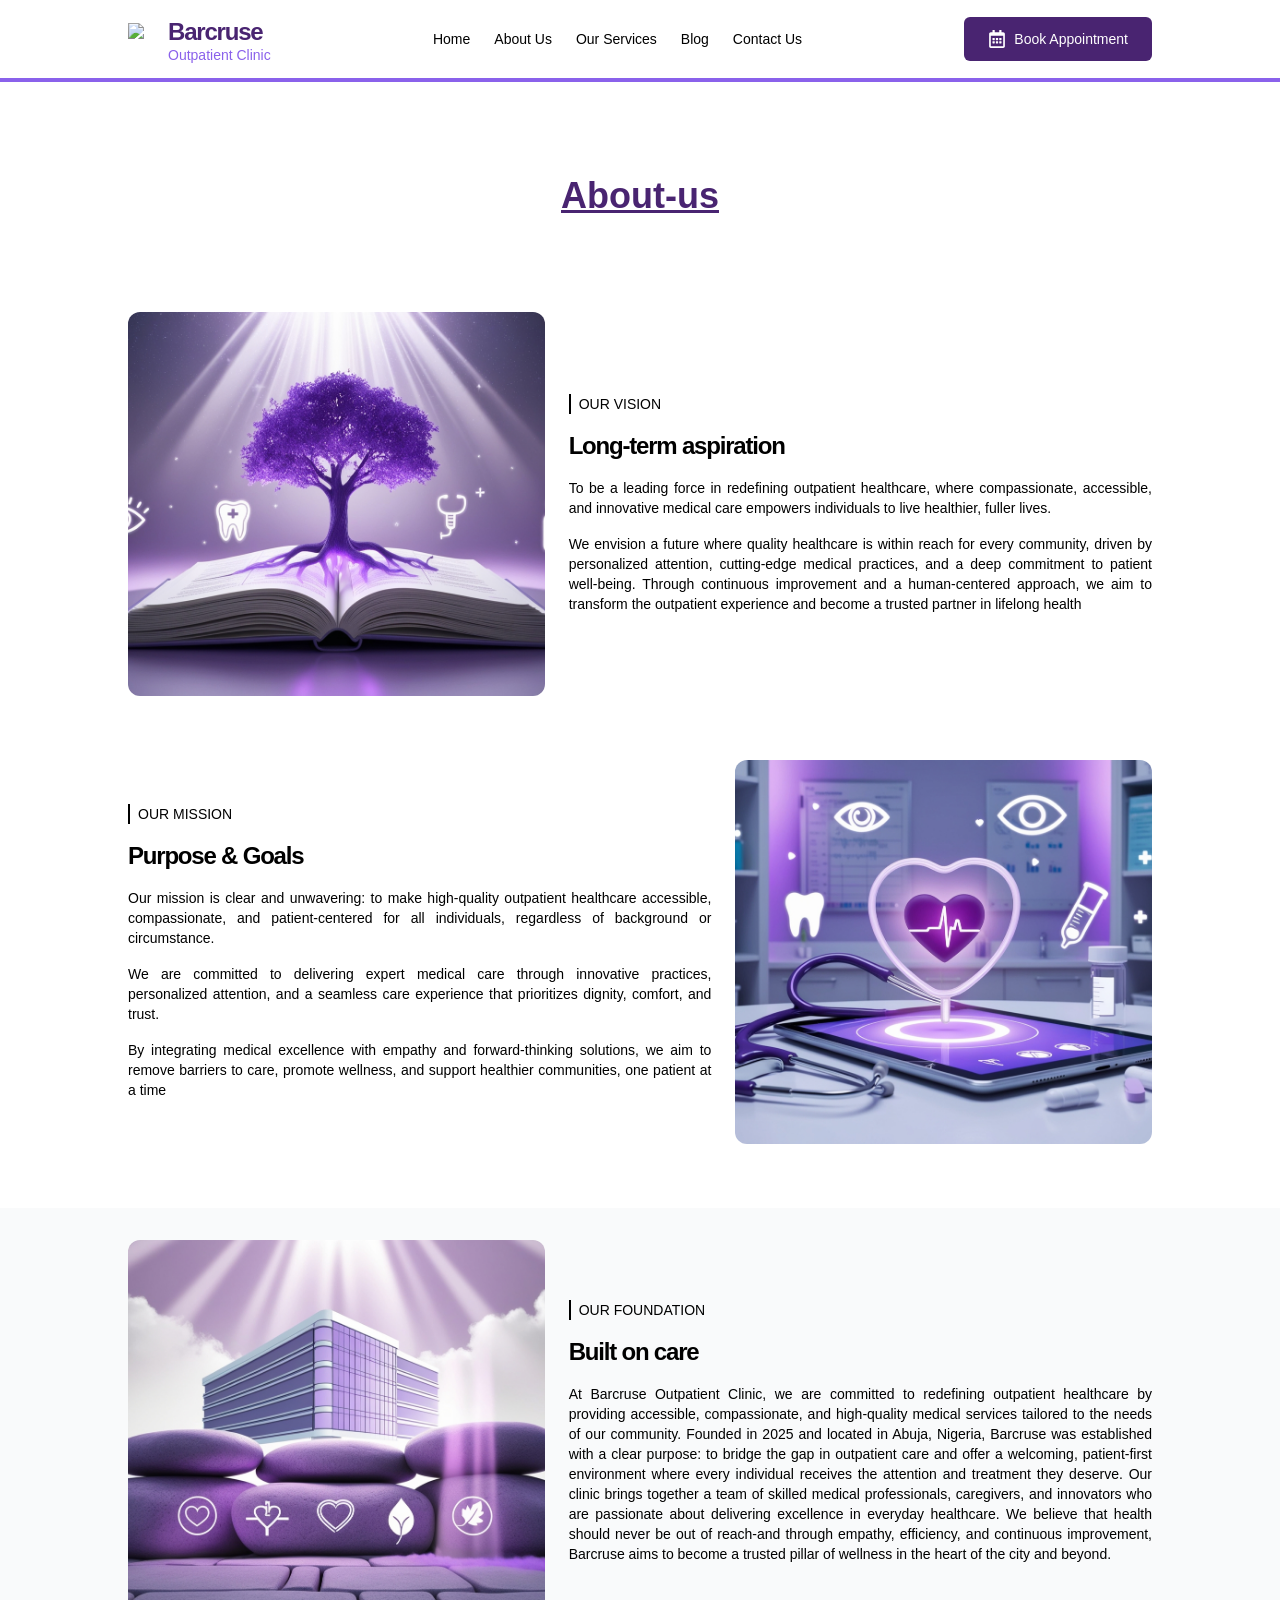
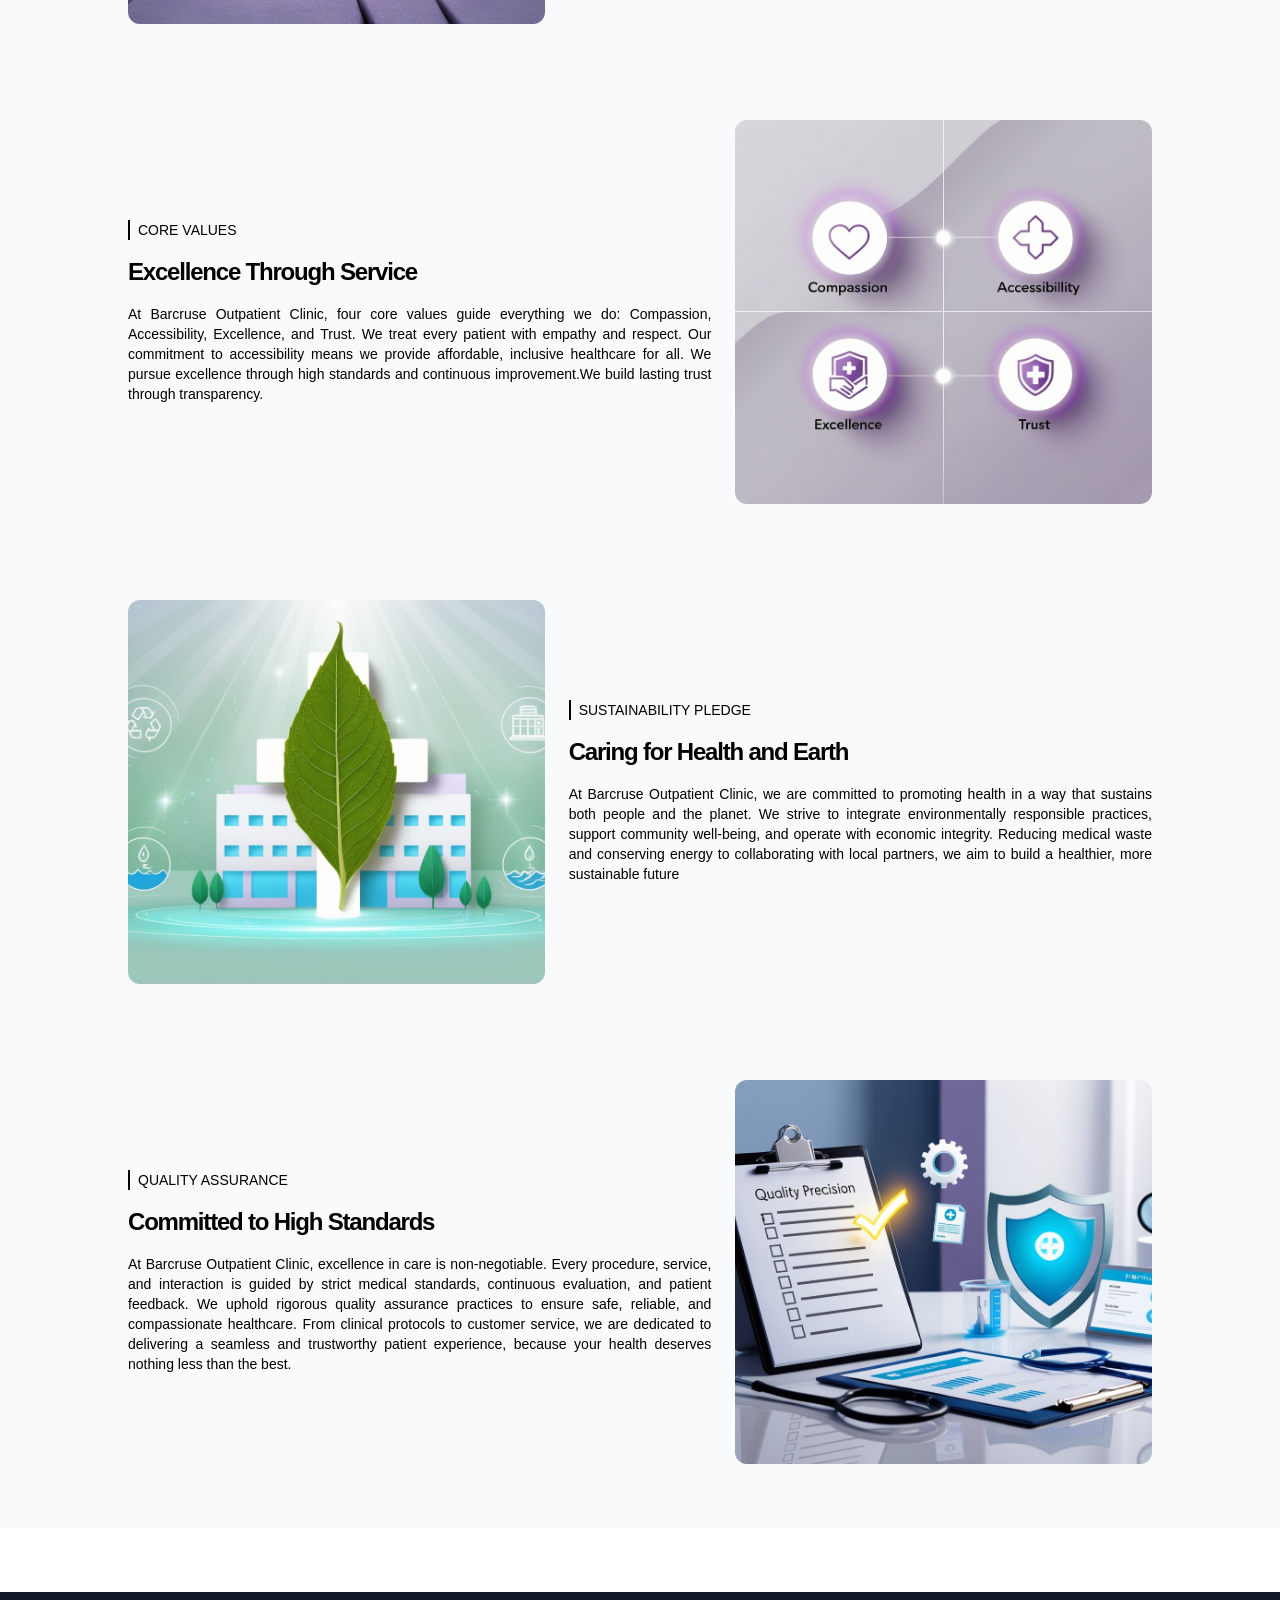
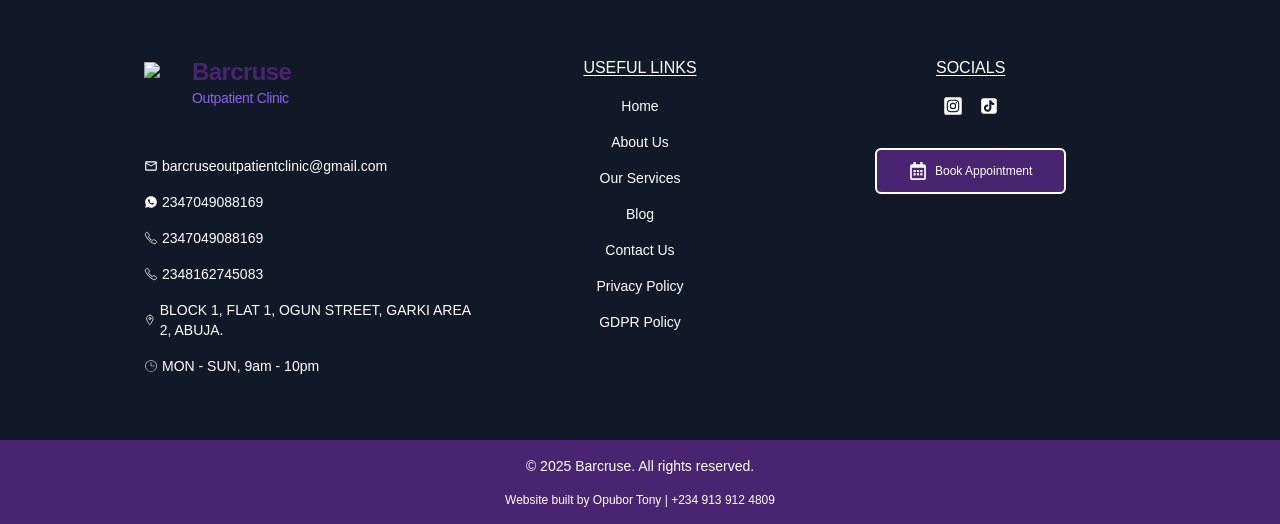
==== about-us.html @ 31e1e0e6 "Initial commit" ====
<!DOCTYPE html><html lang="en">
<!-- Mirrored from barcruseoutpatientclinic.com/about-us by HTTrack Website Copier/3.x [XR&CO'2014], Mon, 25 May 2026 12:28:24 GMT -->
<!-- Added by HTTrack --><meta http-equiv="content-type" content="text/html;charset=utf-8" /><!-- /Added by HTTrack -->
<head><meta charSet="utf-8"/><meta name="viewport" content="width=device-width, initial-scale=1"/><link rel="preload" href="_next/static/media/4cf2300e9c8272f7-s.p.woff2" as="font" crossorigin="" type="font/woff2"/><link rel="preload" href="_next/static/media/93f479601ee12b01-s.p.woff2" as="font" crossorigin="" type="font/woff2"/><link rel="stylesheet" href="_next/static/css/bb779c359523c91b.css" data-precedence="next"/><link rel="preload" as="script" fetchPriority="low" href="_next/static/chunks/webpack-a46c462c0eb1cd9c.js"/><script src="_next/static/chunks/4bd1b696-9d53a45aeb6e92ca.js" async=""></script><script src="_next/static/chunks/517-83ef2c7938691a9a.js" async=""></script><script src="_next/static/chunks/main-app-cdc49106085b3106.js" async=""></script><script src="_next/static/chunks/385cb88d-731ebb2d996bd1f4.js" async=""></script><script src="_next/static/chunks/8e1d74a4-28aeeccaaa8fb23f.js" async=""></script><script src="_next/static/chunks/5e22fd23-a819a7fc91672bf4.js" async=""></script><script src="_next/static/chunks/173-49aca51766a58652.js" async=""></script><script src="_next/static/chunks/303-6e6fc4da39952057.js" async=""></script><script src="_next/static/chunks/app/(pages)/layout-1e08587586161929.js" async=""></script><meta name="next-size-adjust" content=""/><title>Barcruse | Outpatient Clinic for Medical, Dental &amp; Eye Care in Abuja</title><meta name="description" content="Barcruse Outpatient Clinic, Abuja offers expert care in general consultation, eye tests, glasses prescriptions, dental treatments, HIV testing, blood work, malaria diagnosis, antenatal services, and a full dispensary for medications."/><meta name="keywords" content="Barcruse, Barcruse Clinic Abuja, Hospital, Eye Clinic Abuja, Glasses Prescription Abuja, Dental Clinic Abuja, Tooth Extraction, Dental Cleaning, HIV Test Abuja, Malaria Treatment, Antenatal Clinic, Blood Test Center Abuja, Vaccination Center, Blood Pressure Check, Medical Laboratory Abuja, Medication Dispensary, Health Checkup, Medical Consultation, Hospital Near Me, Clinics in Abuja"/><meta property="og:title" content="Barcruse | Outpatient Clinic for Medical, Dental &amp; Eye Care in Abuja"/><meta property="og:description" content="Located in Abuja, Barcruse Clinic offers trusted outpatient services including medical consultation, eye clinic, dental clinic, medical laboratory diagnostics, and a fully stocked dispensary, all delivered with a commitment to quality care and patient well-being."/><meta property="og:url" content="https://barcruseoutpatientclinic.com/"/><meta property="og:site_name" content="Barcruse Outpatient Clinic"/><meta property="og:locale" content="en_US"/><meta property="og:image" content="https://barcruseoutpatientclinic.com/pic57.png"/><meta property="og:image:width" content="1200"/><meta property="og:image:height" content="630"/><meta property="og:image:alt" content="Barcruse Clinic – Eye Tests, Dental Work, HIV &amp; Lab Testing in Abuja"/><meta property="og:type" content="website"/><meta name="twitter:card" content="summary_large_image"/><meta name="twitter:title" content="Barcruse | Outpatient Clinic for Medical, Dental &amp; Eye Care in Abuja"/><meta name="twitter:description" content="From glasses prescriptions to blood tests, Barcruse Clinic offers complete outpatient care, Abuja. Visit for medical consultation, dental care, HIV testing, malaria treatment &amp; more."/><meta name="twitter:image" content="https://barcruseoutpatientclinic.com/pic57.png"/><link rel="icon" href="favicon.ico" type="image/x-icon" sizes="16x16"/><link rel="icon" href="logo1.png"/><script src="_next/static/chunks/polyfills-42372ed130431b0a.js" noModule=""></script></head><body class="__variable_188709 __variable_9a8899 antialiased"><!--$--><div class="overflow-hidden bg-white text-black"><div class="bg-white py-4 w-full flex justify-between items-center px-2 lg:px-12 xl:px-32 fixed left-0 right-0 top-0 z-50 border-b-4 border-blue"><a class="flex justify-start items-center gap-2" href="index.html"><img alt="logo" loading="lazy" width="3000" height="3000" decoding="async" data-nimg="1" class="w-8 h-8" style="color:transparent" srcSet="/_next/image?url=%2Flogo1.png&amp;w=3840&amp;q=75 1x" src="_next/image0c94.png?url=%2Flogo1.png&amp;w=3840&amp;q=75"/><div class="flex flex-col items-start"><span class="text-lg lg:text-2xl font-extrabold tracking-tighter text-darkblue leading-none">Barcruse</span><span class="text-blue leading-none text-sm">Outpatient Clinic</span></div></a><div class="flex lg:hidden cursor-pointer"><svg stroke="currentColor" fill="currentColor" stroke-width="0" viewBox="0 0 512 512" class="text-darkblue" height="1em" width="1em" xmlns="http://www.w3.org/2000/svg"><path d="M32 96v64h448V96H32zm0 128v64h448v-64H32zm0 128v64h448v-64H32z"></path></svg></div><div class="hidden cursor-pointer"><svg stroke="currentColor" fill="currentColor" stroke-width="0" viewBox="0 0 512 512" class="text-darkblue text-2xl" height="1em" width="1em" xmlns="http://www.w3.org/2000/svg"><path d="M405 136.798L375.202 107 256 226.202 136.798 107 107 136.798 226.202 256 107 375.202 136.798 405 256 285.798 375.202 405 405 375.202 285.798 256z"></path></svg></div><div class="hidden lg:flex flex items-center gap-6 bg-darkblue lg:bg-white w-full lg:w-auto fixed lg:static top-16 left-0 py-8 lg:py-0 text-white lg:text-black"><a class="text-sm hover:underline" href="index.html">Home</a><a class="text-sm hover:underline" href="index.html#about_us">About Us</a><a class="text-sm hover:underline" href="index.html#our_services">Our Services</a><a class="text-sm hover:underline" href="index.html#blog">Blog</a><a class="text-sm hover:underline" href="index.html#contact_us">Contact Us</a><div class="flex lg:hidden"><a class="bg-white px-6 py-3 text-darkblue rounded-md text-sm hover:bg-blue flex justify-center items-center gap-2" href="index.html#book_appointment"><svg stroke="currentColor" fill="currentColor" stroke-width="0" viewBox="0 0 448 512" class="text-lg" height="1em" width="1em" xmlns="http://www.w3.org/2000/svg"><path d="M148 288h-40c-6.6 0-12-5.4-12-12v-40c0-6.6 5.4-12 12-12h40c6.6 0 12 5.4 12 12v40c0 6.6-5.4 12-12 12zm108-12v-40c0-6.6-5.4-12-12-12h-40c-6.6 0-12 5.4-12 12v40c0 6.6 5.4 12 12 12h40c6.6 0 12-5.4 12-12zm96 0v-40c0-6.6-5.4-12-12-12h-40c-6.6 0-12 5.4-12 12v40c0 6.6 5.4 12 12 12h40c6.6 0 12-5.4 12-12zm-96 96v-40c0-6.6-5.4-12-12-12h-40c-6.6 0-12 5.4-12 12v40c0 6.6 5.4 12 12 12h40c6.6 0 12-5.4 12-12zm-96 0v-40c0-6.6-5.4-12-12-12h-40c-6.6 0-12 5.4-12 12v40c0 6.6 5.4 12 12 12h40c6.6 0 12-5.4 12-12zm192 0v-40c0-6.6-5.4-12-12-12h-40c-6.6 0-12 5.4-12 12v40c0 6.6 5.4 12 12 12h40c6.6 0 12-5.4 12-12zm96-260v352c0 26.5-21.5 48-48 48H48c-26.5 0-48-21.5-48-48V112c0-26.5 21.5-48 48-48h48V12c0-6.6 5.4-12 12-12h40c6.6 0 12 5.4 12 12v52h128V12c0-6.6 5.4-12 12-12h40c6.6 0 12 5.4 12 12v52h48c26.5 0 48 21.5 48 48zm-48 346V160H48v298c0 3.3 2.7 6 6 6h340c3.3 0 6-2.7 6-6z"></path></svg>Book Appointment</a></div></div><div class="hidden lg:flex"><a class="bg-darkblue px-6 py-3 text-white rounded-md text-sm hover:bg-blue flex justify-center items-center gap-2" href="index.html#book_appointment"><svg stroke="currentColor" fill="currentColor" stroke-width="0" viewBox="0 0 448 512" class="text-lg" height="1em" width="1em" xmlns="http://www.w3.org/2000/svg"><path d="M148 288h-40c-6.6 0-12-5.4-12-12v-40c0-6.6 5.4-12 12-12h40c6.6 0 12 5.4 12 12v40c0 6.6-5.4 12-12 12zm108-12v-40c0-6.6-5.4-12-12-12h-40c-6.6 0-12 5.4-12 12v40c0 6.6 5.4 12 12 12h40c6.6 0 12-5.4 12-12zm96 0v-40c0-6.6-5.4-12-12-12h-40c-6.6 0-12 5.4-12 12v40c0 6.6 5.4 12 12 12h40c6.6 0 12-5.4 12-12zm-96 96v-40c0-6.6-5.4-12-12-12h-40c-6.6 0-12 5.4-12 12v40c0 6.6 5.4 12 12 12h40c6.6 0 12-5.4 12-12zm-96 0v-40c0-6.6-5.4-12-12-12h-40c-6.6 0-12 5.4-12 12v40c0 6.6 5.4 12 12 12h40c6.6 0 12-5.4 12-12zm192 0v-40c0-6.6-5.4-12-12-12h-40c-6.6 0-12 5.4-12 12v40c0 6.6 5.4 12 12 12h40c6.6 0 12-5.4 12-12zm96-260v352c0 26.5-21.5 48-48 48H48c-26.5 0-48-21.5-48-48V112c0-26.5 21.5-48 48-48h48V12c0-6.6 5.4-12 12-12h40c6.6 0 12 5.4 12 12v52h128V12c0-6.6 5.4-12 12-12h40c6.6 0 12 5.4 12 12v52h48c26.5 0 48 21.5 48 48zm-48 346V160H48v298c0 3.3 2.7 6 6 6h340c3.3 0 6-2.7 6-6z"></path></svg>Book Appointment</a></div></div> <div class="pt-44"><!--$--><div><h1 class="text-darkblue text-xl lg:text-4xl font-extrabold text-center underline mb-8">About-us</h1><div id="about_us" class="px-2 lg:px-12 xl:px-32 pt-16 pb-8 flex flex-col lg:flex-row justify-between items-center gap-6 scroll-mt-20" data-aos="fade-up"><div class="relative bg-[url(&#x27;/pic38.jpg&#x27;)] bg-center bg-cover w-full lg:w-5/12 h-96 rounded-xl flex justify-center"></div><div class="w-full lg:w-7/12"><h1 class="uppercase border-l-2 border-l-black text-sm px-2">Our Vision</h1><p class="text-lg lg:text-2xl pt-4 font-bold tracking-tighter">Long-term aspiration</p><p class="pt-4 text-sm text-justify">To be a leading force in redefining outpatient healthcare, where compassionate, accessible, and innovative medical care empowers individuals to live healthier, fuller lives.</p><p class="pt-4 text-sm text-justify">We envision a future where quality healthcare is within reach for every community, driven by personalized attention, cutting-edge medical practices, and a deep commitment to patient well-being. Through continuous improvement and a human-centered approach, we aim to transform the outpatient experience and become a trusted partner in lifelong health</p></div></div><div id="about_us" class="px-2 lg:px-12 xl:px-32 pb-16 pt-8 flex flex-col lg:flex-row justify-between items-center gap-6 scroll-mt-20" data-aos="fade-up"><div class="w-full lg:w-7/12"><h1 class="uppercase border-l-2 border-l-black text-sm px-2">Our Mission</h1><p class="text-lg lg:text-2xl pt-4 font-bold tracking-tighter">Purpose &amp; Goals</p><p class="pt-4 text-sm text-justify">Our mission is clear and unwavering: to make high-quality outpatient healthcare accessible, compassionate, and patient-centered for all individuals, regardless of background or circumstance.</p><p class="pt-4 text-sm text-justify">We are committed to delivering expert medical care through innovative practices, personalized attention, and a seamless care experience that prioritizes dignity, comfort, and trust.</p><p class="pt-4 text-sm text-justify">By integrating medical excellence with empathy and forward-thinking solutions, we aim to remove barriers to care, promote wellness, and support healthier communities, one patient at a time</p></div><div class="relative bg-[url(&#x27;/pic40.jpg&#x27;)] bg-center bg-cover w-full lg:w-5/12 h-96 rounded-xl flex justify-center"></div></div><div id="about_us" class="px-2 lg:px-12 xl:px-32 pb-16 pt-8 bg-gray-50 flex flex-col lg:flex-row justify-between items-center gap-6 scroll-mt-20"><div class="relative bg-[url(&#x27;/pic41.jpg&#x27;)] bg-center bg-cover w-full lg:w-5/12 h-96 rounded-xl flex justify-center"></div><div class="w-full lg:w-7/12"><h1 class="uppercase border-l-2 border-l-black text-sm px-2">Our Foundation</h1><p class="text-lg lg:text-2xl pt-4 font-bold tracking-tighter">Built on care</p><p class="pt-4 text-sm text-justify">At Barcruse Outpatient Clinic, we are committed to redefining outpatient healthcare by providing accessible, compassionate, and high-quality medical services tailored to the needs of our community. Founded in 2025 and located in Abuja, Nigeria, Barcruse was established with a clear purpose: to bridge the gap in outpatient care and offer a welcoming, patient-first environment where every individual receives the attention and treatment they deserve. Our clinic brings together a team of skilled medical professionals, caregivers, and innovators who are passionate about delivering excellence in everyday healthcare. We believe that health should never be out of reach-and through empathy, efficiency, and continuous improvement, Barcruse aims to become a trusted pillar of wellness in the heart of the city and beyond.</p></div></div><div id="about_us" class="px-2 lg:px-12 xl:px-32 pb-16 pt-8 bg-gray-50 flex flex-col lg:flex-row justify-between items-center gap-6 scroll-mt-20"><div class="w-full lg:w-7/12"><h1 class="uppercase border-l-2 border-l-black text-sm px-2">Core Values</h1><p class="text-lg lg:text-2xl pt-4 font-bold tracking-tighter">Excellence Through Service</p><p class="pt-4 text-sm text-justify">At Barcruse Outpatient Clinic, four core values guide everything we do: Compassion, Accessibility, Excellence, and Trust. We treat every patient with empathy and respect. Our commitment to accessibility means we provide affordable, inclusive healthcare for all. We pursue excellence through high standards and continuous improvement.We build lasting trust through transparency.</p></div><div class="relative bg-[url(&#x27;/pic43.jpg&#x27;)] bg-center bg-cover w-full lg:w-5/12 h-96 rounded-xl flex justify-center"></div></div><div id="about_us" class="px-2 lg:px-12 xl:px-32 pb-16 pt-8 bg-gray-50 flex flex-col lg:flex-row justify-between items-center gap-6 scroll-mt-20"><div class="relative bg-[url(&#x27;/pic44.jpg&#x27;)] bg-center bg-cover w-full lg:w-5/12 h-96 rounded-xl flex justify-center"></div><div class="w-full lg:w-7/12"><h1 class="uppercase border-l-2 border-l-black text-sm px-2">Sustainability Pledge</h1><p class="text-lg lg:text-2xl pt-4 font-bold tracking-tighter">Caring for Health and Earth</p><p class="pt-4 text-sm text-justify">At Barcruse Outpatient Clinic, we are committed to promoting health in a way that sustains both people and the planet. We strive to integrate environmentally responsible practices, support community well-being, and operate with economic integrity. Reducing medical waste and conserving energy to collaborating with local partners, we aim to build a healthier, more sustainable future</p></div></div><div id="about_us" class="px-2 lg:px-12 xl:px-32 pb-16 pt-8 bg-gray-50 flex flex-col lg:flex-row justify-between items-center gap-6 scroll-mt-20"><div class="w-full lg:w-7/12"><h1 class="uppercase border-l-2 border-l-black text-sm px-2">Quality Assurance</h1><p class="text-lg lg:text-2xl pt-4 font-bold tracking-tighter">Committed to High Standards</p><p class="pt-4 text-sm text-justify">At Barcruse Outpatient Clinic, excellence in care is non-negotiable. Every procedure, service, and interaction is guided by strict medical standards, continuous evaluation, and patient feedback. We uphold rigorous quality assurance practices to ensure safe, reliable, and compassionate healthcare. From clinical protocols to customer service, we are dedicated to delivering a seamless and trustworthy patient experience, because your health deserves nothing less than the best.</p></div><div class="relative bg-[url(&#x27;/pic45.jpg&#x27;)] bg-center bg-cover w-full lg:w-5/12 h-96 rounded-xl flex justify-center"></div></div></div><!--/$--><div class="mt-16"><div class="py-16 px-2 lg:px-12 xl:px-36 bg-gray-900 grid grid-cols-1 lg:grid-cols-3 gap-8 lg:gap-0"><div><a class="flex justify-start items-center gap-2" href="index.html"><div><img alt="Logo" loading="lazy" width="4000" height="4000" decoding="async" data-nimg="1" class="w-8 lg:w-10 h-8 lg:h-10" style="color:transparent" srcSet="/_next/image?url=%2Flogo1.png&amp;w=3840&amp;q=75 1x" src="_next/image0c94.png?url=%2Flogo1.png&amp;w=3840&amp;q=75"/></div><div><h1 class="text-darkblue font-bold text-md lg:text-2xl tracking-tight">Barcruse</h1><h1 class="text-blue text-sm tracking-tight">Outpatient Clinic</h1></div></a><div class="text-white mt-8"><a target="blank" class="flex justify-start items-center gap-1 text-xs lg:text-sm pt-4" href="mailto:barcruseoutpatientclinic@gmail.com"><svg stroke="currentColor" fill="currentColor" stroke-width="0" viewBox="0 0 24 24" height="1em" width="1em" xmlns="http://www.w3.org/2000/svg"><path fill="none" d="M0 0h24v24H0V0z"></path><path d="M20 4H4c-1.1 0-1.99.9-1.99 2L2 18c0 1.1.9 2 2 2h16c1.1 0 2-.9 2-2V6c0-1.1-.9-2-2-2zm0 14H4V8l8 5 8-5v10zm-8-7L4 6h16l-8 5z"></path></svg>barcruseoutpatientclinic@gmail.com</a><a target="blank" class="flex justify-start items-center gap-1 text-xs lg:text-sm pt-4" href="tel:2347049088169"><svg stroke="currentColor" fill="currentColor" stroke-width="0" viewBox="0 0 24 24" height="1em" width="1em" xmlns="http://www.w3.org/2000/svg"><path d="M12.001 2C17.5238 2 22.001 6.47715 22.001 12C22.001 17.5228 17.5238 22 12.001 22C10.1671 22 8.44851 21.5064 6.97086 20.6447L2.00516 22L3.35712 17.0315C2.49494 15.5536 2.00098 13.8345 2.00098 12C2.00098 6.47715 6.47813 2 12.001 2ZM8.59339 7.30019L8.39232 7.30833C8.26293 7.31742 8.13607 7.34902 8.02057 7.40811C7.93392 7.45244 7.85348 7.51651 7.72709 7.63586C7.60774 7.74855 7.53857 7.84697 7.46569 7.94186C7.09599 8.4232 6.89729 9.01405 6.90098 9.62098C6.90299 10.1116 7.03043 10.5884 7.23169 11.0336C7.63982 11.9364 8.31288 12.8908 9.20194 13.7759C9.4155 13.9885 9.62473 14.2034 9.85034 14.402C10.9538 15.3736 12.2688 16.0742 13.6907 16.4482C13.6907 16.4482 14.2507 16.5342 14.2589 16.5347C14.4444 16.5447 14.6296 16.5313 14.8153 16.5218C15.1066 16.5068 15.391 16.428 15.6484 16.2909C15.8139 16.2028 15.8922 16.159 16.0311 16.0714C16.0311 16.0714 16.0737 16.0426 16.1559 15.9814C16.2909 15.8808 16.3743 15.81 16.4866 15.6934C16.5694 15.6074 16.6406 15.5058 16.6956 15.3913C16.7738 15.2281 16.8525 14.9166 16.8838 14.6579C16.9077 14.4603 16.9005 14.3523 16.8979 14.2854C16.8936 14.1778 16.8047 14.0671 16.7073 14.0201L16.1258 13.7587C16.1258 13.7587 15.2563 13.3803 14.7245 13.1377C14.6691 13.1124 14.6085 13.1007 14.5476 13.097C14.4142 13.0888 14.2647 13.1236 14.1696 13.2238C14.1646 13.2218 14.0984 13.279 13.3749 14.1555C13.335 14.2032 13.2415 14.3069 13.0798 14.2972C13.0554 14.2955 13.0311 14.292 13.0074 14.2858C12.9419 14.2685 12.8781 14.2457 12.8157 14.2193C12.692 14.1668 12.6486 14.1469 12.5641 14.1105C11.9868 13.8583 11.457 13.5209 10.9887 13.108C10.8631 12.9974 10.7463 12.8783 10.6259 12.7616C10.2057 12.3543 9.86169 11.9211 9.60577 11.4938C9.5918 11.4705 9.57027 11.4368 9.54708 11.3991C9.50521 11.331 9.45903 11.25 9.44455 11.1944C9.40738 11.0473 9.50599 10.9291 9.50599 10.9291C9.50599 10.9291 9.74939 10.663 9.86248 10.5183C9.97128 10.379 10.0652 10.2428 10.125 10.1457C10.2428 9.95633 10.2801 9.76062 10.2182 9.60963C9.93764 8.92565 9.64818 8.24536 9.34986 7.56894C9.29098 7.43545 9.11585 7.33846 8.95659 7.32007C8.90265 7.31384 8.84875 7.30758 8.79459 7.30402C8.66053 7.29748 8.5262 7.29892 8.39232 7.30833L8.59339 7.30019Z"></path></svg>2347049088169</a><a target="blank" class="flex justify-start items-center gap-1 text-xs lg:text-sm pt-4" href="tel:2347049088169"><svg stroke="currentColor" fill="currentColor" stroke-width="0" viewBox="0 0 512 512" height="1em" width="1em" xmlns="http://www.w3.org/2000/svg"><path fill="none" stroke-miterlimit="10" stroke-width="32" d="M451 374c-15.88-16-54.34-39.35-73-48.76-24.3-12.24-26.3-13.24-45.4.95-12.74 9.47-21.21 17.93-36.12 14.75s-47.31-21.11-75.68-49.39-47.34-61.62-50.53-76.48 5.41-23.23 14.79-36c13.22-18 12.22-21 .92-45.3-8.81-18.9-32.84-57-48.9-72.8C119.9 44 119.9 47 108.83 51.6A160.15 160.15 0 0 0 83 65.37C67 76 58.12 84.83 51.91 98.1s-9 44.38 23.07 102.64 54.57 88.05 101.14 134.49S258.5 406.64 310.85 436c64.76 36.27 89.6 29.2 102.91 23s22.18-15 32.83-31a159.09 159.09 0 0 0 13.8-25.8C465 391.17 468 391.17 451 374z"></path></svg>2347049088169</a><a target="blank" class="flex justify-start items-center gap-1 text-xs lg:text-sm pt-4" href="tel:2348162745083"><svg stroke="currentColor" fill="currentColor" stroke-width="0" viewBox="0 0 512 512" height="1em" width="1em" xmlns="http://www.w3.org/2000/svg"><path fill="none" stroke-miterlimit="10" stroke-width="32" d="M451 374c-15.88-16-54.34-39.35-73-48.76-24.3-12.24-26.3-13.24-45.4.95-12.74 9.47-21.21 17.93-36.12 14.75s-47.31-21.11-75.68-49.39-47.34-61.62-50.53-76.48 5.41-23.23 14.79-36c13.22-18 12.22-21 .92-45.3-8.81-18.9-32.84-57-48.9-72.8C119.9 44 119.9 47 108.83 51.6A160.15 160.15 0 0 0 83 65.37C67 76 58.12 84.83 51.91 98.1s-9 44.38 23.07 102.64 54.57 88.05 101.14 134.49S258.5 406.64 310.85 436c64.76 36.27 89.6 29.2 102.91 23s22.18-15 32.83-31a159.09 159.09 0 0 0 13.8-25.8C465 391.17 468 391.17 451 374z"></path></svg>2348162745083</a><p class="flex justify-start items-center gap-1 text-xs lg:text-sm pt-4"><svg stroke="currentColor" fill="currentColor" stroke-width="0" viewBox="0 0 512 512" height="1em" width="1em" xmlns="http://www.w3.org/2000/svg"><path fill="none" stroke-linecap="round" stroke-linejoin="round" stroke-width="32" d="M256 48c-79.5 0-144 61.39-144 137 0 87 96 224.87 131.25 272.49a15.77 15.77 0 0 0 25.5 0C304 409.89 400 272.07 400 185c0-75.61-64.5-137-144-137z"></path><circle cx="256" cy="192" r="48" fill="none" stroke-linecap="round" stroke-linejoin="round" stroke-width="32"></circle></svg>BLOCK 1, FLAT 1, OGUN STREET, GARKI AREA 2, ABUJA.</p><p class="flex justify-start items-center gap-1 text-xs lg:text-sm pt-4"><svg stroke="currentColor" fill="currentColor" stroke-width="0" viewBox="0 0 24 24" height="1em" width="1em" xmlns="http://www.w3.org/2000/svg"><g id="Clock_2"><g><path d="M12,21.933A9.933,9.933,0,1,1,21.933,12,9.944,9.944,0,0,1,12,21.933ZM12,3.067A8.933,8.933,0,1,0,20.933,12,8.943,8.943,0,0,0,12,3.067Z"></path><path d="M18,12.5H12a.429.429,0,0,1-.34-.14c-.01,0-.01-.01-.02-.02A.429.429,0,0,1,11.5,12V6a.5.5,0,0,1,1,0v5.5H18A.5.5,0,0,1,18,12.5Z"></path></g></g></svg>MON - SUN, 9am - 10pm</p></div></div><div class="text-white flex flex-col justify-start items-center"><h1 class="font-medium text-white underline underline-offset-2">USEFUL LINKS</h1><a class="text-xs lg:text-sm mt-4 hover:underline" href="index.html">Home</a><a class="text-xs lg:text-sm mt-4 hover:underline" href="index.html#about_us">About Us</a><a class="text-xs lg:text-sm mt-4 hover:underline" href="index.html#our_services">Our Services</a><a class="text-xs lg:text-sm mt-4 hover:underline" href="index.html#blog">Blog</a><a class="text-xs lg:text-sm mt-4 hover:underline" href="index.html#contact_us">Contact Us</a><a class="text-xs lg:text-sm mt-4 hover:underline" href="index.html#privacy_policy">Privacy Policy</a><a class="text-xs lg:text-sm mt-4 hover:underline" href="index.html#gdpr_policy">GDPR Policy</a></div><div class="text-white flex flex-col justify-start items-center"><h1 class="font-medium text-white underline underline-offset-2">SOCIALS</h1><div class="mt-4 flex justify-center items-center gap-4"><a target="blank" href="https://www.instagram.com/barcruseoutpatientclinic?igsh=N2ZkdGtnMmhuZnp3"><svg stroke="currentColor" fill="currentColor" stroke-width="0" viewBox="0 0 448 512" class="text-xl" height="1em" width="1em" xmlns="http://www.w3.org/2000/svg"><path d="M224,202.66A53.34,53.34,0,1,0,277.36,256,53.38,53.38,0,0,0,224,202.66Zm124.71-41a54,54,0,0,0-30.41-30.41c-21-8.29-71-6.43-94.3-6.43s-73.25-1.93-94.31,6.43a54,54,0,0,0-30.41,30.41c-8.28,21-6.43,71.05-6.43,94.33S91,329.26,99.32,350.33a54,54,0,0,0,30.41,30.41c21,8.29,71,6.43,94.31,6.43s73.24,1.93,94.3-6.43a54,54,0,0,0,30.41-30.41c8.35-21,6.43-71.05,6.43-94.33S357.1,182.74,348.75,161.67ZM224,338a82,82,0,1,1,82-82A81.9,81.9,0,0,1,224,338Zm85.38-148.3a19.14,19.14,0,1,1,19.13-19.14A19.1,19.1,0,0,1,309.42,189.74ZM400,32H48A48,48,0,0,0,0,80V432a48,48,0,0,0,48,48H400a48,48,0,0,0,48-48V80A48,48,0,0,0,400,32ZM382.88,322c-1.29,25.63-7.14,48.34-25.85,67s-41.4,24.63-67,25.85c-26.41,1.49-105.59,1.49-132,0-25.63-1.29-48.26-7.15-67-25.85s-24.63-41.42-25.85-67c-1.49-26.42-1.49-105.61,0-132,1.29-25.63,7.07-48.34,25.85-67s41.47-24.56,67-25.78c26.41-1.49,105.59-1.49,132,0,25.63,1.29,48.33,7.15,67,25.85s24.63,41.42,25.85,67.05C384.37,216.44,384.37,295.56,382.88,322Z"></path></svg></a><a target="blank" href="https://www.tiktok.com/@barcruseoutpatientclinic?_t=ZS-90iP6NBkbKy&amp;_r=1"><svg stroke="currentColor" fill="currentColor" stroke-width="0" viewBox="0 0 1024 1024" fill-rule="evenodd" class="text-xl" height="1em" width="1em" xmlns="http://www.w3.org/2000/svg"><path d="M800 112.962C800 50.575 749.425 0 687.038 0H112.962C50.575 0 0 50.575 0 112.962v574.076C0 749.426 50.575 800 112.962 800h574.076C749.425 800 800 749.426 800 687.038zM662.759 348.916c-51.615.577-99.71-15.027-141.938-43.927v202.874c0 90.166-61.72 167.62-148.996 187.848-119.068 27.165-219.864-58.954-232.577-161.835-13.294-102.884 52.322-193.051 152.892-213.281 19.651-4.045 49.209-4.045 64.458-.577v108.661c-4.692-1.153-9.086-2.31-13.709-2.888-39.304-6.937-77.371 12.715-92.977 48.55-15.605 35.838-5.16 77.451 26.629 101.73 26.586 20.806 56.085 23.694 86.14 9.822 30.057-13.291 46.21-37.567 49.676-70.512.578-4.622.546-9.826.546-15.028V110.206c0-10.981.086-10.502 11.068-10.502h86.12c6.36 0 8.673.915 9.25 8.433 4.621 67.047 55.526 124.147 120.838 132.818 6.937 1.155 14.369 1.613 22.58 2.19z" transform="translate(112 112)"></path></svg></a></div><div class="mt-8 flex justify-start gap-2 pt-2 lg:pt-0"><a class="bg-darkblue hover:bg-blue hover:text-white flex justify-center items-center gap-2 border-white border-2 rounded-md px-8 py-2 lg:py-3 text-xs text-white" href="index.html#book_appointment"><svg stroke="currentColor" fill="currentColor" stroke-width="0" viewBox="0 0 448 512" class="text-lg" height="1em" width="1em" xmlns="http://www.w3.org/2000/svg"><path d="M148 288h-40c-6.6 0-12-5.4-12-12v-40c0-6.6 5.4-12 12-12h40c6.6 0 12 5.4 12 12v40c0 6.6-5.4 12-12 12zm108-12v-40c0-6.6-5.4-12-12-12h-40c-6.6 0-12 5.4-12 12v40c0 6.6 5.4 12 12 12h40c6.6 0 12-5.4 12-12zm96 0v-40c0-6.6-5.4-12-12-12h-40c-6.6 0-12 5.4-12 12v40c0 6.6 5.4 12 12 12h40c6.6 0 12-5.4 12-12zm-96 96v-40c0-6.6-5.4-12-12-12h-40c-6.6 0-12 5.4-12 12v40c0 6.6 5.4 12 12 12h40c6.6 0 12-5.4 12-12zm-96 0v-40c0-6.6-5.4-12-12-12h-40c-6.6 0-12 5.4-12 12v40c0 6.6 5.4 12 12 12h40c6.6 0 12-5.4 12-12zm192 0v-40c0-6.6-5.4-12-12-12h-40c-6.6 0-12 5.4-12 12v40c0 6.6 5.4 12 12 12h40c6.6 0 12-5.4 12-12zm96-260v352c0 26.5-21.5 48-48 48H48c-26.5 0-48-21.5-48-48V112c0-26.5 21.5-48 48-48h48V12c0-6.6 5.4-12 12-12h40c6.6 0 12 5.4 12 12v52h128V12c0-6.6 5.4-12 12-12h40c6.6 0 12 5.4 12 12v52h48c26.5 0 48 21.5 48 48zm-48 346V160H48v298c0 3.3 2.7 6 6 6h340c3.3 0 6-2.7 6-6z"></path></svg>Book Appointment</a></div></div></div><div class="bg-darkblue py-4"><h1 class="text-white text-xs lg:text-sm text-center">© 2025 <!-- -->Barcruse<!-- -->. All rights reserved.</h1><p class="text-xs text-white text-center mt-4">Website built by Opubor Tony |<!-- --> <a target="blank" href="https://wa.me/+2349139124809">+234 913 912 4809</a></p></div></div></div></div><!--/$--><script src="_next/static/chunks/webpack-a46c462c0eb1cd9c.js" async=""></script><script>(self.__next_f=self.__next_f||[]).push([0])</script><script>self.__next_f.push([1,"1:\"$Sreact.fragment\"\n2:I[5244,[],\"\"]\n3:I[3866,[],\"\"]\n4:I[638,[\"672\",\"static/chunks/385cb88d-731ebb2d996bd1f4.js\",\"711\",\"static/chunks/8e1d74a4-28aeeccaaa8fb23f.js\",\"206\",\"static/chunks/5e22fd23-a819a7fc91672bf4.js\",\"173\",\"static/chunks/173-49aca51766a58652.js\",\"303\",\"static/chunks/303-6e6fc4da39952057.js\",\"133\",\"static/chunks/app/(pages)/layout-1e08587586161929.js\"],\"default\"]\n6:I[6213,[],\"OutletBoundary\"]\n8:I[6213,[],\"MetadataBoundary\"]\na:I[6213,[],\"ViewportBoundary\"]\nc:I[4835,[],\"\"]\n:HL[\"/_next/static/media/4cf2300e9c8272f7-s.p.woff2\",\"font\",{\"crossOrigin\":\"\",\"type\":\"font/woff2\"}]\n:HL[\"/_next/static/media/93f479601ee12b01-s.p.woff2\",\"font\",{\"crossOrigin\":\"\",\"type\":\"font/woff2\"}]\n:HL[\"/_next/static/css/bb779c359523c91b.css\",\"style\"]\n"])</script><script>self.__next_f.push([1,"0:{\"P\":null,\"b\":\"9fcfls7hC6pzYRsVW1Gwp\",\"p\":\"\",\"c\":[\"\",\"about-us\"],\"i\":false,\"f\":[[[\"\",{\"children\":[\"(pages)\",{\"children\":[\"about-us\",{\"children\":[\"__PAGE__\",{}]}]}]},\"$undefined\",\"$undefined\",true],[\"\",[\"$\",\"$1\",\"c\",{\"children\":[[[\"$\",\"link\",\"0\",{\"rel\":\"stylesheet\",\"href\":\"/_next/static/css/bb779c359523c91b.css\",\"precedence\":\"next\",\"crossOrigin\":\"$undefined\",\"nonce\":\"$undefined\"}]],[\"$\",\"html\",null,{\"lang\":\"en\",\"children\":[\"$\",\"body\",null,{\"className\":\"__variable_188709 __variable_9a8899 antialiased\",\"children\":[\"$\",\"$L2\",null,{\"parallelRouterKey\":\"children\",\"segmentPath\":[\"children\"],\"error\":\"$undefined\",\"errorStyles\":\"$undefined\",\"errorScripts\":\"$undefined\",\"template\":[\"$\",\"$L3\",null,{}],\"templateStyles\":\"$undefined\",\"templateScripts\":\"$undefined\",\"notFound\":[[],[[\"$\",\"title\",null,{\"children\":\"404: This page could not be found.\"}],[\"$\",\"div\",null,{\"style\":{\"fontFamily\":\"system-ui,\\\"Segoe UI\\\",Roboto,Helvetica,Arial,sans-serif,\\\"Apple Color Emoji\\\",\\\"Segoe UI Emoji\\\"\",\"height\":\"100vh\",\"textAlign\":\"center\",\"display\":\"flex\",\"flexDirection\":\"column\",\"alignItems\":\"center\",\"justifyContent\":\"center\"},\"children\":[\"$\",\"div\",null,{\"children\":[[\"$\",\"style\",null,{\"dangerouslySetInnerHTML\":{\"__html\":\"body{color:#000;background:#fff;margin:0}.next-error-h1{border-right:1px solid rgba(0,0,0,.3)}@media (prefers-color-scheme:dark){body{color:#fff;background:#000}.next-error-h1{border-right:1px solid rgba(255,255,255,.3)}}\"}}],[\"$\",\"h1\",null,{\"className\":\"next-error-h1\",\"style\":{\"display\":\"inline-block\",\"margin\":\"0 20px 0 0\",\"padding\":\"0 23px 0 0\",\"fontSize\":24,\"fontWeight\":500,\"verticalAlign\":\"top\",\"lineHeight\":\"49px\"},\"children\":404}],[\"$\",\"div\",null,{\"style\":{\"display\":\"inline-block\"},\"children\":[\"$\",\"h2\",null,{\"style\":{\"fontSize\":14,\"fontWeight\":400,\"lineHeight\":\"49px\",\"margin\":0},\"children\":\"This page could not be found.\"}]}]]}]}]]],\"forbidden\":\"$undefined\",\"unauthorized\":\"$undefined\"}]}]}]]}],{\"children\":[\"(pages)\",[\"$\",\"$1\",\"c\",{\"children\":[null,[\"$\",\"div\",null,{\"className\":\"overflow-hidden bg-white text-black\",\"children\":[[\"$\",\"$L4\",null,{}],\" \",[\"$\",\"div\",null,{\"className\":\"pt-44\",\"children\":[[\"$\",\"$L2\",null,{\"parallelRouterKey\":\"children\",\"segmentPath\":[\"children\",\"(pages)\",\"children\"],\"error\":\"$undefined\",\"errorStyles\":\"$undefined\",\"errorScripts\":\"$undefined\",\"template\":[\"$\",\"$L3\",null,{}],\"templateStyles\":\"$undefined\",\"templateScripts\":\"$undefined\",\"notFound\":[[],[[\"$\",\"title\",null,{\"children\":\"404: This page could not be found.\"}],[\"$\",\"div\",null,{\"style\":\"$0:f:0:1:1:props:children:1:props:children:props:children:props:notFound:1:1:props:style\",\"children\":[\"$\",\"div\",null,{\"children\":[[\"$\",\"style\",null,{\"dangerouslySetInnerHTML\":{\"__html\":\"body{color:#000;background:#fff;margin:0}.next-error-h1{border-right:1px solid rgba(0,0,0,.3)}@media (prefers-color-scheme:dark){body{color:#fff;background:#000}.next-error-h1{border-right:1px solid rgba(255,255,255,.3)}}\"}}],[\"$\",\"h1\",null,{\"className\":\"next-error-h1\",\"style\":\"$0:f:0:1:1:props:children:1:props:children:props:children:props:notFound:1:1:props:children:props:children:1:props:style\",\"children\":404}],[\"$\",\"div\",null,{\"style\":\"$0:f:0:1:1:props:children:1:props:children:props:children:props:notFound:1:1:props:children:props:children:2:props:style\",\"children\":[\"$\",\"h2\",null,{\"style\":\"$0:f:0:1:1:props:children:1:props:children:props:children:props:notFound:1:1:props:children:props:children:2:props:children:props:style\",\"children\":\"This page could not be found.\"}]}]]}]}]]],\"forbidden\":\"$undefined\",\"unauthorized\":\"$undefined\"}],\"$L5\"]}]]}]]}],{\"children\":[\"about-us\",[\"$\",\"$1\",\"c\",{\"children\":[null,[\"$\",\"$L2\",null,{\"parallelRouterKey\":\"children\",\"segmentPath\":[\"children\",\"(pages)\",\"children\",\"about-us\",\"children\"],\"error\":\"$undefined\",\"errorStyles\":\"$undefined\",\"errorScripts\":\"$undefined\",\"template\":[\"$\",\"$L3\",null,{}],\"templateStyles\":\"$undefined\",\"templateScripts\":\"$undefined\",\"notFound\":\"$undefined\",\"forbidden\":\"$undefined\",\"unauthorized\":\"$undefined\"}]]}],{\"children\":[\"__PAGE__\",[\"$\",\"$1\",\"c\",{\"children\":[[\"$\",\"div\",null,{\"children\":[[\"$\",\"h1\",null,{\"className\":\"text-darkblue text-xl lg:text-4xl font-extrabold text-center underline mb-8\",\"children\":\"About-us\"}],[\"$\",\"div\",null,{\"id\":\"about_us\",\"className\":\"px-2 lg:px-12 xl:px-32 pt-16 pb-8 flex flex-col lg:flex-row justify-between items-center gap-6 scroll-mt-20\",\"data-aos\":\"fade-up\",\"children\":[[\"$\",\"div\",null,{\"className\":\"relative bg-[url('pic38.jpg')] bg-center bg-cover w-full lg:w-5/12 h-96 rounded-xl flex justify-center\"}],[\"$\",\"div\",null,{\"className\":\"w-full lg:w-7/12\",\"children\":[[\"$\",\"h1\",null,{\"className\":\"uppercase border-l-2 border-l-black text-sm px-2\",\"children\":\"Our Vision\"}],[\"$\",\"p\",null,{\"className\":\"text-lg lg:text-2xl pt-4 font-bold tracking-tighter\",\"children\":\"Long-term aspiration\"}],[\"$\",\"p\",null,{\"className\":\"pt-4 text-sm text-justify\",\"children\":\"To be a leading force in redefining outpatient healthcare, where compassionate, accessible, and innovative medical care empowers individuals to live healthier, fuller lives.\"}],[\"$\",\"p\",null,{\"className\":\"pt-4 text-sm text-justify\",\"children\":\"We envision a future where quality healthcare is within reach for every community, driven by personalized attention, cutting-edge medical practices, and a deep commitment to patient well-being. Through continuous improvement and a human-centered approach, we aim to transform the outpatient experience and become a trusted partner in lifelong health\"}]]}]]}],[\"$\",\"div\",null,{\"id\":\"about_us\",\"className\":\"px-2 lg:px-12 xl:px-32 pb-16 pt-8 flex flex-col lg:flex-row justify-between items-center gap-6 scroll-mt-20\",\"data-aos\":\"fade-up\",\"children\":[[\"$\",\"div\",null,{\"className\":\"w-full lg:w-7/12\",\"children\":[[\"$\",\"h1\",null,{\"className\":\"uppercase border-l-2 border-l-black text-sm px-2\",\"children\":\"Our Mission\"}],[\"$\",\"p\",null,{\"className\":\"text-lg lg:text-2xl pt-4 font-bold tracking-tighter\",\"children\":\"Purpose \u0026 Goals\"}],[\"$\",\"p\",null,{\"className\":\"pt-4 text-sm text-justify\",\"children\":\"Our mission is clear and unwavering: to make high-quality outpatient healthcare accessible, compassionate, and patient-centered for all individuals, regardless of background or circumstance.\"}],[\"$\",\"p\",null,{\"className\":\"pt-4 text-sm text-justify\",\"children\":\"We are committed to delivering expert medical care through innovative practices, personalized attention, and a seamless care experience that prioritizes dignity, comfort, and trust.\"}],[\"$\",\"p\",null,{\"className\":\"pt-4 text-sm text-justify\",\"children\":\"By integrating medical excellence with empathy and forward-thinking solutions, we aim to remove barriers to care, promote wellness, and support healthier communities, one patient at a time\"}]]}],[\"$\",\"div\",null,{\"className\":\"relative bg-[url('pic40.jpg')] bg-center bg-cover w-full lg:w-5/12 h-96 rounded-xl flex justify-center\"}]]}],[\"$\",\"div\",null,{\"id\":\"about_us\",\"className\":\"px-2 lg:px-12 xl:px-32 pb-16 pt-8 bg-gray-50 flex flex-col lg:flex-row justify-between items-center gap-6 scroll-mt-20\",\"children\":[[\"$\",\"div\",null,{\"className\":\"relative bg-[url('pic41.jpg')] bg-center bg-cover w-full lg:w-5/12 h-96 rounded-xl flex justify-center\"}],[\"$\",\"div\",null,{\"className\":\"w-full lg:w-7/12\",\"children\":[[\"$\",\"h1\",null,{\"className\":\"uppercase border-l-2 border-l-black text-sm px-2\",\"children\":\"Our Foundation\"}],[\"$\",\"p\",null,{\"className\":\"text-lg lg:text-2xl pt-4 font-bold tracking-tighter\",\"children\":\"Built on care\"}],[\"$\",\"p\",null,{\"className\":\"pt-4 text-sm text-justify\",\"children\":\"At Barcruse Outpatient Clinic, we are committed to redefining outpatient healthcare by providing accessible, compassionate, and high-quality medical services tailored to the needs of our community. Founded in 2025 and located in Abuja, Nigeria, Barcruse was established with a clear purpose: to bridge the gap in outpatient care and offer a welcoming, patient-first environment where every individual receives the attention and treatment they deserve. Our clinic brings together a team of skilled medical professionals, caregivers, and innovators who are passionate about delivering excellence in everyday healthcare. We believe that health should never be out of reach-and through empathy, efficiency, and continuous improvement, Barcruse aims to become a trusted pillar of wellness in the heart of the city and beyond.\"}]]}]]}],[\"$\",\"div\",null,{\"id\":\"about_us\",\"className\":\"px-2 lg:px-12 xl:px-32 pb-16 pt-8 bg-gray-50 flex flex-col lg:flex-row justify-between items-center gap-6 scroll-mt-20\",\"children\":[[\"$\",\"div\",null,{\"className\":\"w-full lg:w-7/12\",\"children\":[[\"$\",\"h1\",null,{\"className\":\"uppercase border-l-2 border-l-black text-sm px-2\",\"children\":\"Core Values\"}],[\"$\",\"p\",null,{\"className\":\"text-lg lg:text-2xl pt-4 font-bold tracking-tighter\",\"children\":\"Excellence Through Service\"}],[\"$\",\"p\",null,{\"className\":\"pt-4 text-sm text-justify\",\"children\":\"At Barcruse Outpatient Clinic, four core values guide everything we do: Compassion, Accessibility, Excellence, and Trust. We treat every patient with empathy and respect. Our commitment to accessibility means we provide affordable, inclusive healthcare for all. We pursue excellence through high standards and continuous improvement.We build lasting trust through transparency.\"}]]}],[\"$\",\"div\",null,{\"className\":\"relative bg-[url('pic43.jpg')] bg-center bg-cover w-full lg:w-5/12 h-96 rounded-xl flex justify-center\"}]]}],[\"$\",\"div\",null,{\"id\":\"about_us\",\"className\":\"px-2 lg:px-12 xl:px-32 pb-16 pt-8 bg-gray-50 flex flex-col lg:flex-row justify-between items-center gap-6 scroll-mt-20\",\"children\":[[\"$\",\"div\",null,{\"className\":\"relative bg-[url('pic44.jpg')] bg-center bg-cover w-full lg:w-5/12 h-96 rounded-xl flex justify-center\"}],[\"$\",\"div\",null,{\"className\":\"w-full lg:w-7/12\",\"children\":[[\"$\",\"h1\",null,{\"className\":\"uppercase border-l-2 border-l-black text-sm px-2\",\"children\":\"Sustainability Pledge\"}],[\"$\",\"p\",null,{\"className\":\"text-lg lg:text-2xl pt-4 font-bold tracking-tighter\",\"children\":\"Caring for Health and Earth\"}],[\"$\",\"p\",null,{\"className\":\"pt-4 text-sm text-justify\",\"children\":\"At Barcruse Outpatient Clinic, we are committed to promoting health in a way that sustains both people and the planet. We strive to integrate environmentally responsible practices, support community well-being, and operate with economic integrity. Reducing medical waste and conserving energy to collaborating with local partners, we aim to build a healthier, more sustainable future\"}]]}]]}],[\"$\",\"div\",null,{\"id\":\"about_us\",\"className\":\"px-2 lg:px-12 xl:px-32 pb-16 pt-8 bg-gray-50 flex flex-col lg:flex-row justify-between items-center gap-6 scroll-mt-20\",\"children\":[[\"$\",\"div\",null,{\"className\":\"w-full lg:w-7/12\",\"children\":[[\"$\",\"h1\",null,{\"className\":\"uppercase border-l-2 border-l-black text-sm px-2\",\"children\":\"Quality Assurance\"}],[\"$\",\"p\",null,{\"className\":\"text-lg lg:text-2xl pt-4 font-bold tracking-tighter\",\"children\":\"Committed to High Standards\"}],[\"$\",\"p\",null,{\"className\":\"pt-4 text-sm text-justify\",\"children\":\"At Barcruse Outpatient Clinic, excellence in care is non-negotiable. Every procedure, service, and interaction is guided by strict medical standards, continuous evaluation, and patient feedback. We uphold rigorous quality assurance practices to ensure safe, reliable, and compassionate healthcare. From clinical protocols to customer service, we are dedicated to delivering a seamless and trustworthy patient experience, because your health deserves nothing less than the best.\"}]]}],[\"$\",\"div\",null,{\"className\":\"relative bg-[url('pic45.jpg')] bg-center bg-cover w-full lg:w-5/12 h-96 rounded-xl flex justify-center\"}]]}]]}],null,[\"$\",\"$L6\",null,{\"children\":\"$L7\"}]]}],{},null,false]},null,false]},[[\"$\",\"div\",\"l\",{\"children\":[\"$\",\"div\",null,{\"className\":\"flex justify-center items-center h-screen w-full\",\"children\":[\"$\",\"svg\",null,{\"stroke\":\"currentColor\",\"fill\":\"none\",\"strokeWidth\":\"0\",\"viewBox\":\"0 0 24 24\",\"className\":\"animate-spin text-darkblue\",\"children\":[\"$undefined\",[[\"$\",\"path\",\"0\",{\"opacity\":\"0.2\",\"fillRule\":\"evenodd\",\"clipRule\":\"evenodd\",\"d\":\"M12 19C15.866 19 19 15.866 19 12C19 8.13401 15.866 5 12 5C8.13401 5 5 8.13401 5 12C5 15.866 8.13401 19 12 19ZM12 22C17.5228 22 22 17.5228 22 12C22 6.47715 17.5228 2 12 2C6.47715 2 2 6.47715 2 12C2 17.5228 6.47715 22 12 22Z\",\"fill\":\"currentColor\",\"children\":[]}],[\"$\",\"path\",\"1\",{\"d\":\"M2 12C2 6.47715 6.47715 2 12 2V5C8.13401 5 5 8.13401 5 12H2Z\",\"fill\":\"currentColor\",\"children\":[]}]]],\"style\":{\"color\":\"$undefined\"},\"height\":50,\"width\":50,\"xmlns\":\"http://www.w3.org/2000/svg\"}]}]}],[],[]],false]},[[\"$\",\"div\",\"l\",{\"children\":[\"$\",\"div\",null,{\"className\":\"flex justify-center items-center h-screen w-full\",\"children\":[\"$\",\"svg\",null,{\"stroke\":\"currentColor\",\"fill\":\"none\",\"strokeWidth\":\"0\",\"viewBox\":\"0 0 24 24\",\"className\":\"animate-spin text-darkblue\",\"children\":[\"$undefined\",[[\"$\",\"path\",\"0\",{\"opacity\":\"0.2\",\"fillRule\":\"evenodd\",\"clipRule\":\"evenodd\",\"d\":\"M12 19C15.866 19 19 15.866 19 12C19 8.13401 15.866 5 12 5C8.13401 5 5 8.13401 5 12C5 15.866 8.13401 19 12 19ZM12 22C17.5228 22 22 17.5228 22 12C22 6.47715 17.5228 2 12 2C6.47715 2 2 6.47715 2 12C2 17.5228 6.47715 22 12 22Z\",\"fill\":\"currentColor\",\"children\":[]}],[\"$\",\"path\",\"1\",{\"d\":\"M2 12C2 6.47715 6.47715 2 12 2V5C8.13401 5 5 8.13401 5 12H2Z\",\"fill\":\"currentColor\",\"children\":[]}]]],\"style\":{\"color\":\"$undefined\"},\"height\":50,\"width\":50,\"xmlns\":\"http://www.w3.org/2000/svg\"}]}]}],[],[]],false],[\"$\",\"$1\",\"h\",{\"children\":[null,[\"$\",\"$1\",\"IfmXNdVQzlW-gYS-dz_mq\",{\"children\":[[\"$\",\"$L8\",null,{\"children\":\"$L9\"}],[\"$\",\"$La\",null,{\"children\":\"$Lb\"}],[\"$\",\"meta\",null,{\"name\":\"next-size-adjust\",\"content\":\"\"}]]}]]}],false]],\"m\":\"$undefined\",\"G\":[\"$c\",\"$undefined\"],\"s\":false,\"S\":true}\n"])</script><script>self.__next_f.push([1,"b:[[\"$\",\"meta\",\"0\",{\"name\":\"viewport\",\"content\":\"width=device-width, initial-scale=1\"}]]\n"])</script><script>self.__next_f.push([1,"9:[[\"$\",\"meta\",\"0\",{\"charSet\":\"utf-8\"}],[\"$\",\"title\",\"1\",{\"children\":\"Barcruse | Outpatient Clinic for Medical, Dental \u0026 Eye Care in Abuja\"}],[\"$\",\"meta\",\"2\",{\"name\":\"description\",\"content\":\"Barcruse Outpatient Clinic, Abuja offers expert care in general consultation, eye tests, glasses prescriptions, dental treatments, HIV testing, blood work, malaria diagnosis, antenatal services, and a full dispensary for medications.\"}],[\"$\",\"meta\",\"3\",{\"name\":\"keywords\",\"content\":\"Barcruse, Barcruse Clinic Abuja, Hospital, Eye Clinic Abuja, Glasses Prescription Abuja, Dental Clinic Abuja, Tooth Extraction, Dental Cleaning, HIV Test Abuja, Malaria Treatment, Antenatal Clinic, Blood Test Center Abuja, Vaccination Center, Blood Pressure Check, Medical Laboratory Abuja, Medication Dispensary, Health Checkup, Medical Consultation, Hospital Near Me, Clinics in Abuja\"}],[\"$\",\"meta\",\"4\",{\"property\":\"og:title\",\"content\":\"Barcruse | Outpatient Clinic for Medical, Dental \u0026 Eye Care in Abuja\"}],[\"$\",\"meta\",\"5\",{\"property\":\"og:description\",\"content\":\"Located in Abuja, Barcruse Clinic offers trusted outpatient services including medical consultation, eye clinic, dental clinic, medical laboratory diagnostics, and a fully stocked dispensary, all delivered with a commitment to quality care and patient well-being.\"}],[\"$\",\"meta\",\"6\",{\"property\":\"og:url\",\"content\":\"https://barcruseoutpatientclinic.com/\"}],[\"$\",\"meta\",\"7\",{\"property\":\"og:site_name\",\"content\":\"Barcruse Outpatient Clinic\"}],[\"$\",\"meta\",\"8\",{\"property\":\"og:locale\",\"content\":\"en_US\"}],[\"$\",\"meta\",\"9\",{\"property\":\"og:image\",\"content\":\"https://barcruseoutpatientclinic.com/pic57.png\"}],[\"$\",\"meta\",\"10\",{\"property\":\"og:image:width\",\"content\":\"1200\"}],[\"$\",\"meta\",\"11\",{\"property\":\"og:image:height\",\"content\":\"630\"}],[\"$\",\"meta\",\"12\",{\"property\":\"og:image:alt\",\"content\":\"Barcruse Clinic – Eye Tests, Dental Work, HIV \u0026 Lab Testing in Abuja\"}],[\"$\",\"meta\",\"13\",{\"property\":\"og:type\",\"content\":\"website\"}],[\"$\",\"meta\",\"14\",{\"name\":\"twitter:card\",\"content\":\"summary_large_image\"}],[\"$\",\"meta\",\"15\",{\"name\":\"twitter:title\",\"content\":\"Barcruse | Outpatient Clinic for Medical, Dental \u0026 Eye Care in Abuja\"}],[\"$\",\"meta\",\"16\",{\"name\":\"twitter:description\",\"content\":\"From glasses prescriptions to blood tests, Barcruse Clinic offers complete outpatient care, Abuja. Visit for medical consultation, dental care, HIV testing, malaria treatment \u0026 more.\"}],[\"$\",\"meta\",\"17\",{\"name\":\"twitter:image\",\"content\":\"https://barcruseoutpatientclinic.com/pic57.png\"}],[\"$\",\"link\",\"18\",{\"rel\":\"icon\",\"href\":\"/favicon.ico\",\"type\":\"image/x-icon\",\"sizes\":\"16x16\"}],[\"$\",\"link\",\"19\",{\"rel\":\"icon\",\"href\":\"/logo1.png\"}]]\n"])</script><script>self.__next_f.push([1,"7:null\n"])</script><script>self.__next_f.push([1,"d:I[8173,[\"672\",\"static/chunks/385cb88d-731ebb2d996bd1f4.js\",\"711\",\"static/chunks/8e1d74a4-28aeeccaaa8fb23f.js\",\"206\",\"static/chunks/5e22fd23-a819a7fc91672bf4.js\",\"173\",\"static/chunks/173-49aca51766a58652.js\",\"303\",\"static/chunks/303-6e6fc4da39952057.js\",\"133\",\"static/chunks/app/(pages)/layout-1e08587586161929.js\"],\"\"]\ne:I[7970,[\"672\",\"static/chunks/385cb88d-731ebb2d996bd1f4.js\",\"711\",\"static/chunks/8e1d74a4-28aeeccaaa8fb23f.js\",\"206\",\"static/chunks/5e22fd23-a819a7fc91672bf4.js\",\"173\",\"static/chunks/173-49aca51766a58652.js\",\"303\",\"static/chunks/303-6e6fc4da39952057.js\",\"133\",\"static/chunks/app/(pages)/layout-1e08587586161929.js\"],\"Image\"]\nf:T85f,"])</script><script>self.__next_f.push([1,"M12.001 2C17.5238 2 22.001 6.47715 22.001 12C22.001 17.5228 17.5238 22 12.001 22C10.1671 22 8.44851 21.5064 6.97086 20.6447L2.00516 22L3.35712 17.0315C2.49494 15.5536 2.00098 13.8345 2.00098 12C2.00098 6.47715 6.47813 2 12.001 2ZM8.59339 7.30019L8.39232 7.30833C8.26293 7.31742 8.13607 7.34902 8.02057 7.40811C7.93392 7.45244 7.85348 7.51651 7.72709 7.63586C7.60774 7.74855 7.53857 7.84697 7.46569 7.94186C7.09599 8.4232 6.89729 9.01405 6.90098 9.62098C6.90299 10.1116 7.03043 10.5884 7.23169 11.0336C7.63982 11.9364 8.31288 12.8908 9.20194 13.7759C9.4155 13.9885 9.62473 14.2034 9.85034 14.402C10.9538 15.3736 12.2688 16.0742 13.6907 16.4482C13.6907 16.4482 14.2507 16.5342 14.2589 16.5347C14.4444 16.5447 14.6296 16.5313 14.8153 16.5218C15.1066 16.5068 15.391 16.428 15.6484 16.2909C15.8139 16.2028 15.8922 16.159 16.0311 16.0714C16.0311 16.0714 16.0737 16.0426 16.1559 15.9814C16.2909 15.8808 16.3743 15.81 16.4866 15.6934C16.5694 15.6074 16.6406 15.5058 16.6956 15.3913C16.7738 15.2281 16.8525 14.9166 16.8838 14.6579C16.9077 14.4603 16.9005 14.3523 16.8979 14.2854C16.8936 14.1778 16.8047 14.0671 16.7073 14.0201L16.1258 13.7587C16.1258 13.7587 15.2563 13.3803 14.7245 13.1377C14.6691 13.1124 14.6085 13.1007 14.5476 13.097C14.4142 13.0888 14.2647 13.1236 14.1696 13.2238C14.1646 13.2218 14.0984 13.279 13.3749 14.1555C13.335 14.2032 13.2415 14.3069 13.0798 14.2972C13.0554 14.2955 13.0311 14.292 13.0074 14.2858C12.9419 14.2685 12.8781 14.2457 12.8157 14.2193C12.692 14.1668 12.6486 14.1469 12.5641 14.1105C11.9868 13.8583 11.457 13.5209 10.9887 13.108C10.8631 12.9974 10.7463 12.8783 10.6259 12.7616C10.2057 12.3543 9.86169 11.9211 9.60577 11.4938C9.5918 11.4705 9.57027 11.4368 9.54708 11.3991C9.50521 11.331 9.45903 11.25 9.44455 11.1944C9.40738 11.0473 9.50599 10.9291 9.50599 10.9291C9.50599 10.9291 9.74939 10.663 9.86248 10.5183C9.97128 10.379 10.0652 10.2428 10.125 10.1457C10.2428 9.95633 10.2801 9.76062 10.2182 9.60963C9.93764 8.92565 9.64818 8.24536 9.34986 7.56894C9.29098 7.43545 9.11585 7.33846 8.95659 7.32007C8.90265 7.31384 8.84875 7.30758 8.79459 7.30402C8.66053 7.29748 8.5262 7.29892 8.39232 7.30833L8.59339 7.30019Z"])</script><script>self.__next_f.push([1,"5:[\"$\",\"div\",null,{\"className\":\"mt-16\",\"children\":[[\"$\",\"div\",null,{\"className\":\"py-16 px-2 lg:px-12 xl:px-36 bg-gray-900 grid grid-cols-1 lg:grid-cols-3 gap-8 lg:gap-0\",\"children\":[[\"$\",\"div\",null,{\"children\":[[\"$\",\"$Ld\",null,{\"href\":\"/\",\"className\":\"flex justify-start items-center gap-2\",\"children\":[[\"$\",\"div\",null,{\"children\":[\"$\",\"$Le\",null,{\"className\":\"w-8 lg:w-10 h-8 lg:h-10\",\"src\":\"/logo1.png\",\"width\":4000,\"height\":4000,\"alt\":\"Logo\"}]}],[\"$\",\"div\",null,{\"children\":[[\"$\",\"h1\",null,{\"className\":\"text-darkblue font-bold text-md lg:text-2xl tracking-tight\",\"children\":\"Barcruse\"}],[\"$\",\"h1\",null,{\"className\":\"text-blue text-sm tracking-tight\",\"children\":\"Outpatient Clinic\"}]]}]]}],[\"$\",\"div\",null,{\"className\":\"text-white mt-8\",\"children\":[[\"$\",\"$Ld\",null,{\"href\":\"mailto:barcruseoutpatientclinic@gmail.com\",\"target\":\"blank\",\"className\":\"flex justify-start items-center gap-1 text-xs lg:text-sm pt-4\",\"children\":[[\"$\",\"svg\",null,{\"stroke\":\"currentColor\",\"fill\":\"currentColor\",\"strokeWidth\":\"0\",\"viewBox\":\"0 0 24 24\",\"children\":[\"$undefined\",[[\"$\",\"path\",\"0\",{\"fill\":\"none\",\"d\":\"M0 0h24v24H0V0z\",\"children\":[]}],[\"$\",\"path\",\"1\",{\"d\":\"M20 4H4c-1.1 0-1.99.9-1.99 2L2 18c0 1.1.9 2 2 2h16c1.1 0 2-.9 2-2V6c0-1.1-.9-2-2-2zm0 14H4V8l8 5 8-5v10zm-8-7L4 6h16l-8 5z\",\"children\":[]}]]],\"className\":\"$undefined\",\"style\":{\"color\":\"$undefined\"},\"height\":\"1em\",\"width\":\"1em\",\"xmlns\":\"http://www.w3.org/2000/svg\"}],\"barcruseoutpatientclinic@gmail.com\"]}],[\"$\",\"$Ld\",null,{\"href\":\"tel:2347049088169\",\"target\":\"blank\",\"className\":\"flex justify-start items-center gap-1 text-xs lg:text-sm pt-4\",\"children\":[[\"$\",\"svg\",null,{\"stroke\":\"currentColor\",\"fill\":\"currentColor\",\"strokeWidth\":\"0\",\"viewBox\":\"0 0 24 24\",\"children\":[\"$undefined\",[[\"$\",\"path\",\"0\",{\"d\":\"$f\",\"children\":[]}]]],\"className\":\"$undefined\",\"style\":{\"color\":\"$undefined\"},\"height\":\"1em\",\"width\":\"1em\",\"xmlns\":\"http://www.w3.org/2000/svg\"}],\"2347049088169\"]}],[\"$\",\"$Ld\",null,{\"href\":\"tel:2347049088169\",\"target\":\"blank\",\"className\":\"flex justify-start items-center gap-1 text-xs lg:text-sm pt-4\",\"children\":[[\"$\",\"svg\",null,{\"stroke\":\"currentColor\",\"fill\":\"currentColor\",\"strokeWidth\":\"0\",\"viewBox\":\"0 0 512 512\",\"children\":[\"$undefined\",[[\"$\",\"path\",\"0\",{\"fill\":\"none\",\"strokeMiterlimit\":\"10\",\"strokeWidth\":\"32\",\"d\":\"M451 374c-15.88-16-54.34-39.35-73-48.76-24.3-12.24-26.3-13.24-45.4.95-12.74 9.47-21.21 17.93-36.12 14.75s-47.31-21.11-75.68-49.39-47.34-61.62-50.53-76.48 5.41-23.23 14.79-36c13.22-18 12.22-21 .92-45.3-8.81-18.9-32.84-57-48.9-72.8C119.9 44 119.9 47 108.83 51.6A160.15 160.15 0 0 0 83 65.37C67 76 58.12 84.83 51.91 98.1s-9 44.38 23.07 102.64 54.57 88.05 101.14 134.49S258.5 406.64 310.85 436c64.76 36.27 89.6 29.2 102.91 23s22.18-15 32.83-31a159.09 159.09 0 0 0 13.8-25.8C465 391.17 468 391.17 451 374z\",\"children\":[]}]]],\"className\":\"$undefined\",\"style\":{\"color\":\"$undefined\"},\"height\":\"1em\",\"width\":\"1em\",\"xmlns\":\"http://www.w3.org/2000/svg\"}],\"2347049088169\"]}],[\"$\",\"$Ld\",null,{\"href\":\"tel:2348162745083\",\"target\":\"blank\",\"className\":\"flex justify-start items-center gap-1 text-xs lg:text-sm pt-4\",\"children\":[[\"$\",\"svg\",null,{\"stroke\":\"currentColor\",\"fill\":\"currentColor\",\"strokeWidth\":\"0\",\"viewBox\":\"0 0 512 512\",\"children\":[\"$undefined\",[[\"$\",\"path\",\"0\",{\"fill\":\"none\",\"strokeMiterlimit\":\"10\",\"strokeWidth\":\"32\",\"d\":\"M451 374c-15.88-16-54.34-39.35-73-48.76-24.3-12.24-26.3-13.24-45.4.95-12.74 9.47-21.21 17.93-36.12 14.75s-47.31-21.11-75.68-49.39-47.34-61.62-50.53-76.48 5.41-23.23 14.79-36c13.22-18 12.22-21 .92-45.3-8.81-18.9-32.84-57-48.9-72.8C119.9 44 119.9 47 108.83 51.6A160.15 160.15 0 0 0 83 65.37C67 76 58.12 84.83 51.91 98.1s-9 44.38 23.07 102.64 54.57 88.05 101.14 134.49S258.5 406.64 310.85 436c64.76 36.27 89.6 29.2 102.91 23s22.18-15 32.83-31a159.09 159.09 0 0 0 13.8-25.8C465 391.17 468 391.17 451 374z\",\"children\":[]}]]],\"className\":\"$undefined\",\"style\":{\"color\":\"$undefined\"},\"height\":\"1em\",\"width\":\"1em\",\"xmlns\":\"http://www.w3.org/2000/svg\"}],\"2348162745083\"]}],[\"$\",\"p\",null,{\"className\":\"flex justify-start items-center gap-1 text-xs lg:text-sm pt-4\",\"children\":[[\"$\",\"svg\",null,{\"stroke\":\"currentColor\",\"fill\":\"currentColor\",\"strokeWidth\":\"0\",\"viewBox\":\"0 0 512 512\",\"children\":[\"$undefined\",[[\"$\",\"path\",\"0\",{\"fill\":\"none\",\"strokeLinecap\":\"round\",\"strokeLinejoin\":\"round\",\"strokeWidth\":\"32\",\"d\":\"M256 48c-79.5 0-144 61.39-144 137 0 87 96 224.87 131.25 272.49a15.77 15.77 0 0 0 25.5 0C304 409.89 400 272.07 400 185c0-75.61-64.5-137-144-137z\",\"children\":[]}],[\"$\",\"circle\",\"1\",{\"cx\":\"256\",\"cy\":\"192\",\"r\":\"48\",\"fill\":\"none\",\"strokeLinecap\":\"round\",\"strokeLinejoin\":\"round\",\"strokeWidth\":\"32\",\"children\":[]}]]],\"className\":\"$undefined\",\"style\":{\"color\":\"$undefined\"},\"height\":\"1em\",\"width\":\"1em\",\"xmlns\":\"http://www.w3.org/2000/svg\"}],\"BLOCK 1, FLAT 1, OGUN STREET, GARKI AREA 2, ABUJA.\"]}],[\"$\",\"p\",null,{\"className\":\"flex justify-start items-center gap-1 text-xs lg:text-sm pt-4\",\"children\":[[\"$\",\"svg\",null,{\"stroke\":\"currentColor\",\"fill\":\"currentColor\",\"strokeWidth\":\"0\",\"viewBox\":\"0 0 24 24\",\"children\":[\"$undefined\",[[\"$\",\"g\",\"0\",{\"id\":\"Clock_2\",\"children\":[[\"$\",\"g\",\"0\",{\"children\":[[\"$\",\"path\",\"0\",{\"d\":\"M12,21.933A9.933,9.933,0,1,1,21.933,12,9.944,9.944,0,0,1,12,21.933ZM12,3.067A8.933,8.933,0,1,0,20.933,12,8.943,8.943,0,0,0,12,3.067Z\",\"children\":[]}],[\"$\",\"path\",\"1\",{\"d\":\"M18,12.5H12a.429.429,0,0,1-.34-.14c-.01,0-.01-.01-.02-.02A.429.429,0,0,1,11.5,12V6a.5.5,0,0,1,1,0v5.5H18A.5.5,0,0,1,18,12.5Z\",\"children\":[]}]]}]]}]]],\"className\":\"$undefined\",\"style\":{\"color\":\"$undefined\"},\"height\":\"1em\",\"width\":\"1em\",\"xmlns\":\"http://www.w3.org/2000/svg\"}],\"MON - SUN, 9am - 10pm\"]}]]}]]}],[\"$\",\"div\",null,{\"className\":\"text-white flex flex-col justify-start items-center\",\"children\":[[\"$\",\"h1\",null,{\"className\":\"font-medium text-white underline underline-offset-2\",\"children\":\"USEFUL LINKS\"}],[\"$\",\"$Ld\",null,{\"href\":\"/\",\"className\":\"text-xs lg:text-sm mt-4 hover:underline\",\"children\":\"Home\"}],[\"$\",\"$Ld\",null,{\"href\":\"index.html#about_us\",\"className\":\"text-xs lg:text-sm mt-4 hover:underline\",\"children\":\"About Us\"}],[\"$\",\"$Ld\",null,{\"href\":\"index.html#our_services\",\"className\":\"text-xs lg:text-sm mt-4 hover:underline\",\"children\":\"Our Services\"}],[\"$\",\"$Ld\",null,{\"href\":\"index.html#blog\",\"className\":\"text-xs lg:text-sm mt-4 hover:underline\",\"children\":\"Blog\"}],[\"$\",\"$Ld\",null,{\"href\":\"index.html#contact_us\",\"className\":\"text-xs lg:text-sm mt-4 hover:underline\",\"children\":\"Contact Us\"}],[\"$\",\"$Ld\",null,{\"href\":\"index.html#privacy_policy\",\"className\":\"text-xs lg:text-sm mt-4 hover:underline\",\"children\":\"Privacy Policy\"}],[\"$\",\"$Ld\",null,{\"href\":\"index.html#gdpr_policy\",\"className\":\"text-xs lg:text-sm mt-4 hover:underline\",\"children\":\"GDPR Policy\"}]]}],[\"$\",\"div\",null,{\"className\":\"text-white flex flex-col justify-start items-center\",\"children\":[[\"$\",\"h1\",null,{\"className\":\"font-medium text-white underline underline-offset-2\",\"children\":\"SOCIALS\"}],[\"$\",\"div\",null,{\"className\":\"mt-4 flex justify-center items-center gap-4\",\"children\":[null,null,[\"$\",\"$Ld\",null,{\"href\":\"https://www.instagram.com/barcruseoutpatientclinic?igsh=N2ZkdGtnMmhuZnp3\",\"target\":\"blank\",\"children\":[\"$\",\"svg\",null,{\"stroke\":\"currentColor\",\"fill\":\"currentColor\",\"strokeWidth\":\"0\",\"viewBox\":\"0 0 448 512\",\"className\":\"text-xl\",\"children\":[\"$undefined\",[[\"$\",\"path\",\"0\",{\"d\":\"M224,202.66A53.34,53.34,0,1,0,277.36,256,53.38,53.38,0,0,0,224,202.66Zm124.71-41a54,54,0,0,0-30.41-30.41c-21-8.29-71-6.43-94.3-6.43s-73.25-1.93-94.31,6.43a54,54,0,0,0-30.41,30.41c-8.28,21-6.43,71.05-6.43,94.33S91,329.26,99.32,350.33a54,54,0,0,0,30.41,30.41c21,8.29,71,6.43,94.31,6.43s73.24,1.93,94.3-6.43a54,54,0,0,0,30.41-30.41c8.35-21,6.43-71.05,6.43-94.33S357.1,182.74,348.75,161.67ZM224,338a82,82,0,1,1,82-82A81.9,81.9,0,0,1,224,338Zm85.38-148.3a19.14,19.14,0,1,1,19.13-19.14A19.1,19.1,0,0,1,309.42,189.74ZM400,32H48A48,48,0,0,0,0,80V432a48,48,0,0,0,48,48H400a48,48,0,0,0,48-48V80A48,48,0,0,0,400,32ZM382.88,322c-1.29,25.63-7.14,48.34-25.85,67s-41.4,24.63-67,25.85c-26.41,1.49-105.59,1.49-132,0-25.63-1.29-48.26-7.15-67-25.85s-24.63-41.42-25.85-67c-1.49-26.42-1.49-105.61,0-132,1.29-25.63,7.07-48.34,25.85-67s41.47-24.56,67-25.78c26.41-1.49,105.59-1.49,132,0,25.63,1.29,48.33,7.15,67,25.85s24.63,41.42,25.85,67.05C384.37,216.44,384.37,295.56,382.88,322Z\",\"children\":[]}]]],\"style\":{\"color\":\"$undefined\"},\"height\":\"1em\",\"width\":\"1em\",\"xmlns\":\"http://www.w3.org/2000/svg\"}]}],[\"$\",\"$Ld\",null,{\"href\":\"https://www.tiktok.com/@barcruseoutpatientclinic?_t=ZS-90iP6NBkbKy\u0026_r=1\",\"target\":\"blank\",\"children\":[\"$\",\"svg\",null,{\"stroke\":\"currentColor\",\"fill\":\"currentColor\",\"strokeWidth\":\"0\",\"viewBox\":\"0 0 1024 1024\",\"fillRule\":\"evenodd\",\"className\":\"text-xl\",\"children\":[\"$undefined\",[[\"$\",\"path\",\"0\",{\"d\":\"M800 112.962C800 50.575 749.425 0 687.038 0H112.962C50.575 0 0 50.575 0 112.962v574.076C0 749.426 50.575 800 112.962 800h574.076C749.425 800 800 749.426 800 687.038zM662.759 348.916c-51.615.577-99.71-15.027-141.938-43.927v202.874c0 90.166-61.72 167.62-148.996 187.848-119.068 27.165-219.864-58.954-232.577-161.835-13.294-102.884 52.322-193.051 152.892-213.281 19.651-4.045 49.209-4.045 64.458-.577v108.661c-4.692-1.153-9.086-2.31-13.709-2.888-39.304-6.937-77.371 12.715-92.977 48.55-15.605 35.838-5.16 77.451 26.629 101.73 26.586 20.806 56.085 23.694 86.14 9.822 30.057-13.291 46.21-37.567 49.676-70.512.578-4.622.546-9.826.546-15.028V110.206c0-10.981.086-10.502 11.068-10.502h86.12c6.36 0 8.673.915 9.25 8.433 4.621 67.047 55.526 124.147 120.838 132.818 6.937 1.155 14.369 1.613 22.58 2.19z\",\"transform\":\"translate(112 112)\",\"children\":[]}]]],\"style\":{\"color\":\"$undefined\"},\"height\":\"1em\",\"width\":\"1em\",\"xmlns\":\"http://www.w3.org/2000/svg\"}]}]]}],[\"$\",\"div\",null,{\"className\":\"mt-8 flex justify-start gap-2 pt-2 lg:pt-0\",\"children\":[\"$\",\"$Ld\",null,{\"href\":\"index.html#book_appointment\",\"className\":\"bg-darkblue hover:bg-blue hover:text-white flex justify-center items-center gap-2 border-white border-2 rounded-md px-8 py-2 lg:py-3 text-xs text-white\",\"children\":[[\"$\",\"svg\",null,{\"stroke\":\"currentColor\",\"fill\":\"currentColor\",\"strokeWidth\":\"0\",\"viewBox\":\"0 0 448 512\",\"className\":\"text-lg\",\"children\":[\"$undefined\",[[\"$\",\"path\",\"0\",{\"d\":\"M148 288h-40c-6.6 0-12-5.4-12-12v-40c0-6.6 5.4-12 12-12h40c6.6 0 12 5.4 12 12v40c0 6.6-5.4 12-12 12zm108-12v-40c0-6.6-5.4-12-12-12h-40c-6.6 0-12 5.4-12 12v40c0 6.6 5.4 12 12 12h40c6.6 0 12-5.4 12-12zm96 0v-40c0-6.6-5.4-12-12-12h-40c-6.6 0-12 5.4-12 12v40c0 6.6 5.4 12 12 12h40c6.6 0 12-5.4 12-12zm-96 96v-40c0-6.6-5.4-12-12-12h-40c-6.6 0-12 5.4-12 12v40c0 6.6 5.4 12 12 12h40c6.6 0 12-5.4 12-12zm-96 0v-40c0-6.6-5.4-12-12-12h-40c-6.6 0-12 5.4-12 12v40c0 6.6 5.4 12 12 12h40c6.6 0 12-5.4 12-12zm192 0v-40c0-6.6-5.4-12-12-12h-40c-6.6 0-12 5.4-12 12v40c0 6.6 5.4 12 12 12h40c6.6 0 12-5.4 12-12zm96-260v352c0 26.5-21.5 48-48 48H48c-26.5 0-48-21.5-48-48V112c0-26.5 21.5-48 48-48h48V12c0-6.6 5.4-12 12-12h40c6.6 0 12 5.4 12 12v52h128V12c0-6.6 5.4-12 12-12h40c6.6 0 12 5.4 12 12v52h48c26.5 0 48 21.5 48 48zm-48 346V160H48v298c0 3.3 2.7 6 6 6h340c3.3 0 6-2.7 6-6z\",\"children\":[]}]]],\"style\":{\"color\":\"$undefined\"},\"height\":\"1em\",\"width\":\"1em\",\"xmlns\":\"http://www.w3.org/2000/svg\"}],\"Book Appointment\"]}]}]]}]]}],[\"$\",\"div\",null,{\"className\":\"bg-darkblue py-4\",\"children\":[[\"$\",\"h1\",null,{\"className\":\"text-white text-xs lg:text-sm text-center\",\"children\":[\"© 2025 \",\"Barcruse\",\". All rights reserved.\"]}],[\"$\",\"p\",null,{\"className\":\"text-xs text-white text-center mt-4\",\"children\":[\"Website built by Opubor Tony |\",\" \",[\"$\",\"$Ld\",null,{\"href\":\"https://wa.me/+2349139124809\",\"target\":\"blank\",\"children\":\"+234 913 912 4809\"}]]}]]}]]}]\n"])</script></body>
<!-- Mirrored from barcruseoutpatientclinic.com/about-us by HTTrack Website Copier/3.x [XR&CO'2014], Mon, 25 May 2026 12:28:24 GMT -->
</html>
---- _next/static/css/bb779c359523c91b.css ----
@font-face{font-family:Geist;font-style:normal;font-weight:100 900;font-display:swap;src:url(../media/8d697b304b401681-s.woff2) format("woff2");unicode-range:u+0301,u+0400-045f,u+0490-0491,u+04b0-04b1,u+2116}@font-face{font-family:Geist;font-style:normal;font-weight:100 900;font-display:swap;src:url(../media/ba015fad6dcf6784-s.woff2) format("woff2");unicode-range:u+0100-02ba,u+02bd-02c5,u+02c7-02cc,u+02ce-02d7,u+02dd-02ff,u+0304,u+0308,u+0329,u+1d00-1dbf,u+1e00-1e9f,u+1ef2-1eff,u+2020,u+20a0-20ab,u+20ad-20c0,u+2113,u+2c60-2c7f,u+a720-a7ff}@font-face{font-family:Geist;font-style:normal;font-weight:100 900;font-display:swap;src:url(../media/4cf2300e9c8272f7-s.p.woff2) format("woff2");unicode-range:u+00??,u+0131,u+0152-0153,u+02bb-02bc,u+02c6,u+02da,u+02dc,u+0304,u+0308,u+0329,u+2000-206f,u+20ac,u+2122,u+2191,u+2193,u+2212,u+2215,u+feff,u+fffd}@font-face{font-family:Geist Fallback;src:local("Arial");ascent-override:95.94%;descent-override:28.16%;line-gap-override:0.00%;size-adjust:104.76%}.__className_188709{font-family:Geist,Geist Fallback;font-style:normal}.__variable_188709{--font-geist-sans:"Geist","Geist Fallback"}@font-face{font-family:Geist Mono;font-style:normal;font-weight:100 900;font-display:swap;src:url(../media/9610d9e46709d722-s.woff2) format("woff2");unicode-range:u+0301,u+0400-045f,u+0490-0491,u+04b0-04b1,u+2116}@font-face{font-family:Geist Mono;font-style:normal;font-weight:100 900;font-display:swap;src:url(../media/747892c23ea88013-s.woff2) format("woff2");unicode-range:u+0100-02ba,u+02bd-02c5,u+02c7-02cc,u+02ce-02d7,u+02dd-02ff,u+0304,u+0308,u+0329,u+1d00-1dbf,u+1e00-1e9f,u+1ef2-1eff,u+2020,u+20a0-20ab,u+20ad-20c0,u+2113,u+2c60-2c7f,u+a720-a7ff}@font-face{font-family:Geist Mono;font-style:normal;font-weight:100 900;font-display:swap;src:url(../media/93f479601ee12b01-s.p.woff2) format("woff2");unicode-range:u+00??,u+0131,u+0152-0153,u+02bb-02bc,u+02c6,u+02da,u+02dc,u+0304,u+0308,u+0329,u+2000-206f,u+20ac,u+2122,u+2191,u+2193,u+2212,u+2215,u+feff,u+fffd}@font-face{font-family:Geist Mono Fallback;src:local("Arial");ascent-override:74.67%;descent-override:21.92%;line-gap-override:0.00%;size-adjust:134.59%}.__className_9a8899{font-family:Geist Mono,Geist Mono Fallback;font-style:normal}.__variable_9a8899{--font-geist-mono:"Geist Mono","Geist Mono Fallback"}*,:after,:before{--tw-border-spacing-x:0;--tw-border-spacing-y:0;--tw-translate-x:0;--tw-translate-y:0;--tw-rotate:0;--tw-skew-x:0;--tw-skew-y:0;--tw-scale-x:1;--tw-scale-y:1;--tw-pan-x: ;--tw-pan-y: ;--tw-pinch-zoom: ;--tw-scroll-snap-strictness:proximity;--tw-gradient-from-position: ;--tw-gradient-via-position: ;--tw-gradient-to-position: ;--tw-ordinal: ;--tw-slashed-zero: ;--tw-numeric-figure: ;--tw-numeric-spacing: ;--tw-numeric-fraction: ;--tw-ring-inset: ;--tw-ring-offset-width:0px;--tw-ring-offset-color:#fff;--tw-ring-color:rgba(59,130,246,.5);--tw-ring-offset-shadow:0 0 #0000;--tw-ring-shadow:0 0 #0000;--tw-shadow:0 0 #0000;--tw-shadow-colored:0 0 #0000;--tw-blur: ;--tw-brightness: ;--tw-contrast: ;--tw-grayscale: ;--tw-hue-rotate: ;--tw-invert: ;--tw-saturate: ;--tw-sepia: ;--tw-drop-shadow: ;--tw-backdrop-blur: ;--tw-backdrop-brightness: ;--tw-backdrop-contrast: ;--tw-backdrop-grayscale: ;--tw-backdrop-hue-rotate: ;--tw-backdrop-invert: ;--tw-backdrop-opacity: ;--tw-backdrop-saturate: ;--tw-backdrop-sepia: ;--tw-contain-size: ;--tw-contain-layout: ;--tw-contain-paint: ;--tw-contain-style: }::backdrop{--tw-border-spacing-x:0;--tw-border-spacing-y:0;--tw-translate-x:0;--tw-translate-y:0;--tw-rotate:0;--tw-skew-x:0;--tw-skew-y:0;--tw-scale-x:1;--tw-scale-y:1;--tw-pan-x: ;--tw-pan-y: ;--tw-pinch-zoom: ;--tw-scroll-snap-strictness:proximity;--tw-gradient-from-position: ;--tw-gradient-via-position: ;--tw-gradient-to-position: ;--tw-ordinal: ;--tw-slashed-zero: ;--tw-numeric-figure: ;--tw-numeric-spacing: ;--tw-numeric-fraction: ;--tw-ring-inset: ;--tw-ring-offset-width:0px;--tw-ring-offset-color:#fff;--tw-ring-color:rgba(59,130,246,.5);--tw-ring-offset-shadow:0 0 #0000;--tw-ring-shadow:0 0 #0000;--tw-shadow:0 0 #0000;--tw-shadow-colored:0 0 #0000;--tw-blur: ;--tw-brightness: ;--tw-contrast: ;--tw-grayscale: ;--tw-hue-rotate: ;--tw-invert: ;--tw-saturate: ;--tw-sepia: ;--tw-drop-shadow: ;--tw-backdrop-blur: ;--tw-backdrop-brightness: ;--tw-backdrop-contrast: ;--tw-backdrop-grayscale: ;--tw-backdrop-hue-rotate: ;--tw-backdrop-invert: ;--tw-backdrop-opacity: ;--tw-backdrop-saturate: ;--tw-backdrop-sepia: ;--tw-contain-size: ;--tw-contain-layout: ;--tw-contain-paint: ;--tw-contain-style: }/*
! tailwindcss v3.4.17 | MIT License | https://tailwindcss.com
*/*,:after,:before{box-sizing:border-box;border:0 solid #e5e7eb}:after,:before{--tw-content:""}:host,html{line-height:1.5;-webkit-text-size-adjust:100%;-moz-tab-size:4;tab-size:4;font-family:ui-sans-serif,system-ui,sans-serif,Apple Color Emoji,Segoe UI Emoji,Segoe UI Symbol,Noto Color Emoji;font-feature-settings:normal;font-variation-settings:normal;-webkit-tap-highlight-color:transparent}body{margin:0;line-height:inherit}hr{height:0;color:inherit;border-top-width:1px}abbr:where([title]){text-decoration:underline dotted}h1,h2,h3,h4,h5,h6{font-size:inherit;font-weight:inherit}a{color:inherit;text-decoration:inherit}b,strong{font-weight:bolder}code,kbd,pre,samp{font-family:ui-monospace,SFMono-Regular,Menlo,Monaco,Consolas,Liberation Mono,Courier New,monospace;font-feature-settings:normal;font-variation-settings:normal;font-size:1em}small{font-size:80%}sub,sup{font-size:75%;line-height:0;position:relative;vertical-align:baseline}sub{bottom:-.25em}sup{top:-.5em}table{text-indent:0;border-color:inherit;border-collapse:collapse}button,input,optgroup,select,textarea{font-family:inherit;font-feature-settings:inherit;font-variation-settings:inherit;font-size:100%;font-weight:inherit;line-height:inherit;letter-spacing:inherit;color:inherit;margin:0;padding:0}button,select{text-transform:none}button,input:where([type=button]),input:where([type=reset]),input:where([type=submit]){-webkit-appearance:button;background-color:transparent;background-image:none}:-moz-focusring{outline:auto}:-moz-ui-invalid{box-shadow:none}progress{vertical-align:baseline}::-webkit-inner-spin-button,::-webkit-outer-spin-button{height:auto}[type=search]{-webkit-appearance:textfield;outline-offset:-2px}::-webkit-search-decoration{-webkit-appearance:none}::-webkit-file-upload-button{-webkit-appearance:button;font:inherit}summary{display:list-item}blockquote,dd,dl,figure,h1,h2,h3,h4,h5,h6,hr,p,pre{margin:0}fieldset{margin:0}fieldset,legend{padding:0}menu,ol,ul{list-style:none;margin:0;padding:0}dialog{padding:0}textarea{resize:vertical}input::placeholder,textarea::placeholder{opacity:1;color:#9ca3af}[role=button],button{cursor:pointer}:disabled{cursor:default}audio,canvas,embed,iframe,img,object,svg,video{display:block;vertical-align:middle}img,video{max-width:100%;height:auto}[hidden]:where(:not([hidden=until-found])){display:none}.fixed{position:fixed}.absolute{position:absolute}.relative{position:relative}.inset-0{inset:0}.left-0{left:0}.right-0{right:0}.top-0{top:0}.top-16{top:4rem}.z-0{z-index:0}.z-10{z-index:10}.z-20{z-index:20}.z-50{z-index:50}.my-2{margin-top:.5rem;margin-bottom:.5rem}.my-4{margin-top:1rem;margin-bottom:1rem}.my-8{margin-top:2rem;margin-bottom:2rem}.mb-16{margin-bottom:4rem}.mb-2{margin-bottom:.5rem}.mb-4{margin-bottom:1rem}.mb-8{margin-bottom:2rem}.mt-16{margin-top:4rem}.mt-2{margin-top:.5rem}.mt-4{margin-top:1rem}.mt-6{margin-top:1.5rem}.mt-8{margin-top:2rem}.inline-block{display:inline-block}.flex{display:flex}.grid{display:grid}.hidden{display:none}.aspect-video{aspect-ratio:16/9}.h-12{height:3rem}.h-20{height:5rem}.h-44{height:11rem}.h-56{height:14rem}.h-72{height:18rem}.h-8{height:2rem}.h-80{height:20rem}.h-96{height:24rem}.h-auto{height:auto}.h-full{height:100%}.h-screen{height:100vh}.min-h-screen{min-height:100vh}.w-10\/12{width:83.333333%}.w-11\/12{width:91.666667%}.w-16{width:4rem}.w-2\/12{width:16.666667%}.w-3\/12{width:25%}.w-5\/12{width:41.666667%}.w-72{width:18rem}.w-8{width:2rem}.w-full{width:100%}.-translate-y-6{--tw-translate-y:-1.5rem}.-translate-y-6,.scale-105{transform:translate(var(--tw-translate-x),var(--tw-translate-y)) rotate(var(--tw-rotate)) skewX(var(--tw-skew-x)) skewY(var(--tw-skew-y)) scaleX(var(--tw-scale-x)) scaleY(var(--tw-scale-y))}.scale-105{--tw-scale-x:1.05;--tw-scale-y:1.05}.transform{transform:translate(var(--tw-translate-x),var(--tw-translate-y)) rotate(var(--tw-rotate)) skewX(var(--tw-skew-x)) skewY(var(--tw-skew-y)) scaleX(var(--tw-scale-x)) scaleY(var(--tw-scale-y))}@keyframes ping{75%,to{transform:scale(2);opacity:0}}.animate-ping{animation:ping 1s cubic-bezier(0,0,.2,1) infinite}.animate-spin{animation:spin 1s linear infinite}.cursor-pointer{cursor:pointer}.scroll-mt-20{scroll-margin-top:5rem}.grid-cols-1{grid-template-columns:repeat(1,minmax(0,1fr))}.grid-cols-2{grid-template-columns:repeat(2,minmax(0,1fr))}.flex-col{flex-direction:column}.items-start{align-items:flex-start}.items-center{align-items:center}.justify-start{justify-content:flex-start}.justify-end{justify-content:flex-end}.justify-center{justify-content:center}.justify-between{justify-content:space-between}.gap-1{gap:.25rem}.gap-12{gap:3rem}.gap-2{gap:.5rem}.gap-3{gap:.75rem}.gap-4{gap:1rem}.gap-6{gap:1.5rem}.gap-8{gap:2rem}.overflow-hidden{overflow:hidden}.overflow-x-hidden{overflow-x:hidden}.truncate{overflow:hidden;text-overflow:ellipsis;white-space:nowrap}.rounded-2xl{border-radius:1rem}.rounded-full{border-radius:9999px}.rounded-lg{border-radius:.5rem}.rounded-md{border-radius:.375rem}.rounded-xl{border-radius:.75rem}.border{border-width:1px}.border-0{border-width:0}.border-2{border-width:2px}.border-b-2{border-bottom-width:2px}.border-b-4{border-bottom-width:4px}.border-l{border-left-width:1px}.border-l-2{border-left-width:2px}.border-t{border-top-width:1px}.border-gray-300{--tw-border-opacity:1;border-color:rgb(209 213 219/var(--tw-border-opacity,1))}.border-white{--tw-border-opacity:1;border-color:rgb(255 255 255/var(--tw-border-opacity,1))}.border-b-black{--tw-border-opacity:1;border-bottom-color:rgb(0 0 0/var(--tw-border-opacity,1))}.border-l-black{--tw-border-opacity:1;border-left-color:rgb(0 0 0/var(--tw-border-opacity,1))}.border-l-white{--tw-border-opacity:1;border-left-color:rgb(255 255 255/var(--tw-border-opacity,1))}.border-t-white{--tw-border-opacity:1;border-top-color:rgb(255 255 255/var(--tw-border-opacity,1))}.bg-black\/50{background-color:rgba(0,0,0,.5)}.bg-black\/70{background-color:rgba(0,0,0,.7)}.bg-black\/75{background-color:rgba(0,0,0,.75)}.bg-gray-50{--tw-bg-opacity:1;background-color:rgb(249 250 251/var(--tw-bg-opacity,1))}.bg-gray-900{--tw-bg-opacity:1;background-color:rgb(17 24 39/var(--tw-bg-opacity,1))}.bg-gray-900\/60{background-color:rgba(17,24,39,.6)}.bg-white{--tw-bg-opacity:1;background-color:rgb(255 255 255/var(--tw-bg-opacity,1))}.bg-white\/40{background-color:hsla(0,0%,100%,.4)}.bg-white\/85{background-color:hsla(0,0%,100%,.85)}.bg-\[linear-gradient\(to_right_bottom\2c rgba\(0\2c 0\2c 0\2c 0\.6\)\2c rgba\(0\2c 0\2c 0\2c 0\.6\)\)\2c url\(\'\/pic29\.jpg\'\)\]{background-image:linear-gradient(to right bottom,rgba(0,0,0,.6),rgba(0,0,0,.6)),url(../../../pic29.jpg)}.bg-\[linear-gradient\(to_right_top\2c rgba\(0\2c 0\2c 0\2c 0\.7\)\2c rgba\(0\2c 0\2c 0\2c 0\.4\)\)\2c url\(\'\/pic1\.jpg\'\)\]{background-image:linear-gradient(to right top,rgba(0,0,0,.7),rgba(0,0,0,.4)),url(../../../pic1.jpg)}.bg-\[url\(\'\/pic29\.jpg\'\)\]{background-image:url(../../../pic29.jpg)}.bg-\[url\(\'\/pic38\.jpg\'\)\]{background-image:url(../../../pic38.jpg)}.bg-\[url\(\'\/pic40\.jpg\'\)\]{background-image:url(../../../pic40.jpg)}.bg-\[url\(\'\/pic41\.jpg\'\)\]{background-image:url(../../../pic41.jpg)}.bg-\[url\(\'\/pic43\.jpg\'\)\]{background-image:url(../../../pic43.jpg)}.bg-\[url\(\'\/pic44\.jpg\'\)\]{background-image:url(../../../pic44.jpg)}.bg-\[url\(\'\/pic45\.jpg\'\)\]{background-image:url(../../../pic45.jpg)}.bg-\[url\(\'\/pic46\.jpg\'\)\]{background-image:url(../../../pic46.jpg)}.bg-\[url\(\'\/pic47\.jpg\'\)\]{background-image:url(../../../pic47.jpg)}.bg-\[url\(\'\/pic52\.jpg\'\)\]{background-image:url(../../../pic52.jpg)}.bg-cover{background-size:cover}.bg-center{background-position:50%}.object-cover{object-fit:cover}.object-center{object-position:center}.p-1{padding:.25rem}.p-2{padding:.5rem}.p-4{padding:1rem}.p-6{padding:1.5rem}.p-8{padding:2rem}.px-16{padding-left:4rem;padding-right:4rem}.px-2{padding-left:.5rem;padding-right:.5rem}.px-4{padding-left:1rem;padding-right:1rem}.px-5{padding-left:1.25rem;padding-right:1.25rem}.px-6{padding-left:1.5rem;padding-right:1.5rem}.px-8{padding-left:2rem;padding-right:2rem}.py-16{padding-top:4rem;padding-bottom:4rem}.py-2{padding-top:.5rem;padding-bottom:.5rem}.py-3{padding-top:.75rem;padding-bottom:.75rem}.py-4{padding-top:1rem;padding-bottom:1rem}.py-8{padding-top:2rem;padding-bottom:2rem}.pb-12{padding-bottom:3rem}.pb-16{padding-bottom:4rem}.pb-4{padding-bottom:1rem}.pb-8{padding-bottom:2rem}.pr-3{padding-right:.75rem}.pt-16{padding-top:4rem}.pt-2{padding-top:.5rem}.pt-28{padding-top:7rem}.pt-36{padding-top:9rem}.pt-4{padding-top:1rem}.pt-44{padding-top:11rem}.pt-72{padding-top:18rem}.pt-8{padding-top:2rem}.text-left{text-align:left}.text-center{text-align:center}.text-justify{text-align:justify}.text-2xl{font-size:1.5rem;line-height:2rem}.text-4xl{font-size:2.25rem;line-height:2.5rem}.text-lg{font-size:1.125rem;line-height:1.75rem}.text-sm{font-size:.875rem;line-height:1.25rem}.text-xl{font-size:1.25rem;line-height:1.75rem}.text-xs{font-size:.75rem;line-height:1rem}.font-bold{font-weight:700}.font-extrabold{font-weight:800}.font-medium{font-weight:500}.font-semibold{font-weight:600}.uppercase{text-transform:uppercase}.italic{font-style:italic}.leading-none{line-height:1}.tracking-tight{letter-spacing:-.025em}.tracking-tighter{letter-spacing:-.05em}.text-black{--tw-text-opacity:1;color:rgb(0 0 0/var(--tw-text-opacity,1))}.text-gray-600{--tw-text-opacity:1;color:rgb(75 85 99/var(--tw-text-opacity,1))}.text-gray-700{--tw-text-opacity:1;color:rgb(55 65 81/var(--tw-text-opacity,1))}.text-red-600{--tw-text-opacity:1;color:rgb(220 38 38/var(--tw-text-opacity,1))}.text-white{--tw-text-opacity:1;color:rgb(255 255 255/var(--tw-text-opacity,1))}.underline{text-decoration-line:underline}.underline-offset-2{text-underline-offset:2px}.antialiased{-webkit-font-smoothing:antialiased;-moz-osx-font-smoothing:grayscale}.shadow-lg{--tw-shadow:0 10px 15px -3px rgba(0,0,0,.1),0 4px 6px -4px rgba(0,0,0,.1);--tw-shadow-colored:0 10px 15px -3px var(--tw-shadow-color),0 4px 6px -4px var(--tw-shadow-color);box-shadow:var(--tw-ring-offset-shadow,0 0 #0000),var(--tw-ring-shadow,0 0 #0000),var(--tw-shadow)}.shadow-gray-200{--tw-shadow-color:#e5e7eb;--tw-shadow:var(--tw-shadow-colored)}.shadow-gray-300{--tw-shadow-color:#d1d5db;--tw-shadow:var(--tw-shadow-colored)}.blur-sm{--tw-blur:blur(4px);filter:var(--tw-blur) var(--tw-brightness) var(--tw-contrast) var(--tw-grayscale) var(--tw-hue-rotate) var(--tw-invert) var(--tw-saturate) var(--tw-sepia) var(--tw-drop-shadow)}.backdrop-blur-lg{--tw-backdrop-blur:blur(16px)}.backdrop-blur-lg,.backdrop-blur-md{-webkit-backdrop-filter:var(--tw-backdrop-blur) var(--tw-backdrop-brightness) var(--tw-backdrop-contrast) var(--tw-backdrop-grayscale) var(--tw-backdrop-hue-rotate) var(--tw-backdrop-invert) var(--tw-backdrop-opacity) var(--tw-backdrop-saturate) var(--tw-backdrop-sepia);backdrop-filter:var(--tw-backdrop-blur) var(--tw-backdrop-brightness) var(--tw-backdrop-contrast) var(--tw-backdrop-grayscale) var(--tw-backdrop-hue-rotate) var(--tw-backdrop-invert) var(--tw-backdrop-opacity) var(--tw-backdrop-saturate) var(--tw-backdrop-sepia)}.backdrop-blur-md{--tw-backdrop-blur:blur(12px)}.transition{transition-property:color,background-color,border-color,text-decoration-color,fill,stroke,opacity,box-shadow,transform,filter,backdrop-filter;transition-timing-function:cubic-bezier(.4,0,.2,1);transition-duration:.15s}.duration-1000{transition-duration:1s}.ease-in-out{transition-timing-function:cubic-bezier(.4,0,.2,1)}.bg-blue{background-color:var(--themeColor2)}.text-blue{color:var(--themeColor2)}.text-darkblue{color:var(--themeColor)}.bg-darkblue{background-color:var(--themeColor)}.border-blue{border-color:var(--themeColor2)}:root{--background:#fff;--foreground:#171717;--themeColor:#492471;--themeColor2:#8a61eb;--themeColor3:#c0aeff}@media (prefers-color-scheme:dark){:root{--background:#0a0a0a;--foreground:#ededed}}body{color:var(--foreground);background:var(--background);font-family:Arial,Helvetica,sans-serif}.after\:absolute:after{content:var(--tw-content);position:absolute}.after\:-bottom-1:after{content:var(--tw-content);bottom:-.25rem}.after\:left-0:after{content:var(--tw-content);left:0}.after\:h-1:after{content:var(--tw-content);height:.25rem}.after\:rounded-full:after{content:var(--tw-content);border-radius:9999px}.after\:bg-gradient-to-r:after{content:var(--tw-content);background-image:linear-gradient(to right,var(--tw-gradient-stops))}.after\:to-rose-700:after{content:var(--tw-content);--tw-gradient-to:#be123c var(--tw-gradient-to-position)}.hover\:scale-110:hover{--tw-scale-x:1.1;--tw-scale-y:1.1;transform:translate(var(--tw-translate-x),var(--tw-translate-y)) rotate(var(--tw-rotate)) skewX(var(--tw-skew-x)) skewY(var(--tw-skew-y)) scaleX(var(--tw-scale-x)) scaleY(var(--tw-scale-y))}@keyframes spin{to{transform:rotate(1turn)}}.hover\:animate-spin:hover{animation:spin 1s linear infinite}.hover\:text-white:hover{--tw-text-opacity:1;color:rgb(255 255 255/var(--tw-text-opacity,1))}.hover\:underline:hover{text-decoration-line:underline}.hover\:bg-blue:hover{background-color:var(--themeColor2)}.hover\:bg-darkblue:hover{background-color:var(--themeColor)}.hover\:bg-lightblue:hover{background-color:var(--themeColor3)}@media (min-width:768px){.md\:w-6\/12{width:50%}.md\:grid-cols-2{grid-template-columns:repeat(2,minmax(0,1fr))}}@media (min-width:1024px){.lg\:static{position:static}.lg\:my-6{margin-top:1.5rem;margin-bottom:1.5rem}.lg\:flex{display:flex}.lg\:hidden{display:none}.lg\:h-10{height:2.5rem}.lg\:h-56{height:14rem}.lg\:h-72{height:18rem}.lg\:h-96{height:24rem}.lg\:h-full{height:100%}.lg\:h-screen{height:100vh}.lg\:min-h-screen{min-height:100vh}.lg\:w-10{width:2.5rem}.lg\:w-4\/12{width:33.333333%}.lg\:w-5\/12{width:41.666667%}.lg\:w-6\/12{width:50%}.lg\:w-7\/12{width:58.333333%}.lg\:w-8\/12{width:66.666667%}.lg\:w-auto{width:auto}.lg\:grid-cols-2{grid-template-columns:repeat(2,minmax(0,1fr))}.lg\:grid-cols-3{grid-template-columns:repeat(3,minmax(0,1fr))}.lg\:grid-cols-4{grid-template-columns:repeat(4,minmax(0,1fr))}.lg\:flex-row{flex-direction:row}.lg\:gap-0{gap:0}.lg\:gap-0\.5{gap:.125rem}.lg\:gap-4{gap:1rem}.lg\:gap-8{gap:2rem}.lg\:rounded-tl-3xl{border-top-left-radius:1.5rem}.lg\:border-l{border-left-width:1px}.lg\:border-l-white{--tw-border-opacity:1;border-left-color:rgb(255 255 255/var(--tw-border-opacity,1))}.lg\:bg-white{--tw-bg-opacity:1;background-color:rgb(255 255 255/var(--tw-bg-opacity,1))}.lg\:p-4{padding:1rem}.lg\:p-6{padding:1.5rem}.lg\:px-12{padding-left:3rem;padding-right:3rem}.lg\:px-16{padding-left:4rem;padding-right:4rem}.lg\:py-0{padding-top:0;padding-bottom:0}.lg\:py-16{padding-top:4rem;padding-bottom:4rem}.lg\:py-3{padding-top:.75rem;padding-bottom:.75rem}.lg\:pb-0{padding-bottom:0}.lg\:pt-0{padding-top:0}.lg\:pt-16{padding-top:4rem}.lg\:pt-36{padding-top:9rem}.lg\:pt-64{padding-top:16rem}.lg\:text-2xl{font-size:1.5rem;line-height:2rem}.lg\:text-3xl{font-size:1.875rem;line-height:2.25rem}.lg\:text-4xl{font-size:2.25rem;line-height:2.5rem}.lg\:text-5xl{font-size:3rem;line-height:1}.lg\:text-6xl{font-size:3.75rem;line-height:1}.lg\:text-base{font-size:1rem;line-height:1.5rem}.lg\:text-lg{font-size:1.125rem;line-height:1.75rem}.lg\:text-sm{font-size:.875rem;line-height:1.25rem}.lg\:text-xl{font-size:1.25rem;line-height:1.75rem}.lg\:text-black{--tw-text-opacity:1;color:rgb(0 0 0/var(--tw-text-opacity,1))}}@media (min-width:1280px){.xl\:w-4\/12{width:33.333333%}.xl\:grid-cols-3{grid-template-columns:repeat(3,minmax(0,1fr))}.xl\:flex-row{flex-direction:row}.xl\:px-16{padding-left:4rem;padding-right:4rem}.xl\:px-32{padding-left:8rem;padding-right:8rem}.xl\:px-36{padding-left:9rem;padding-right:9rem}}
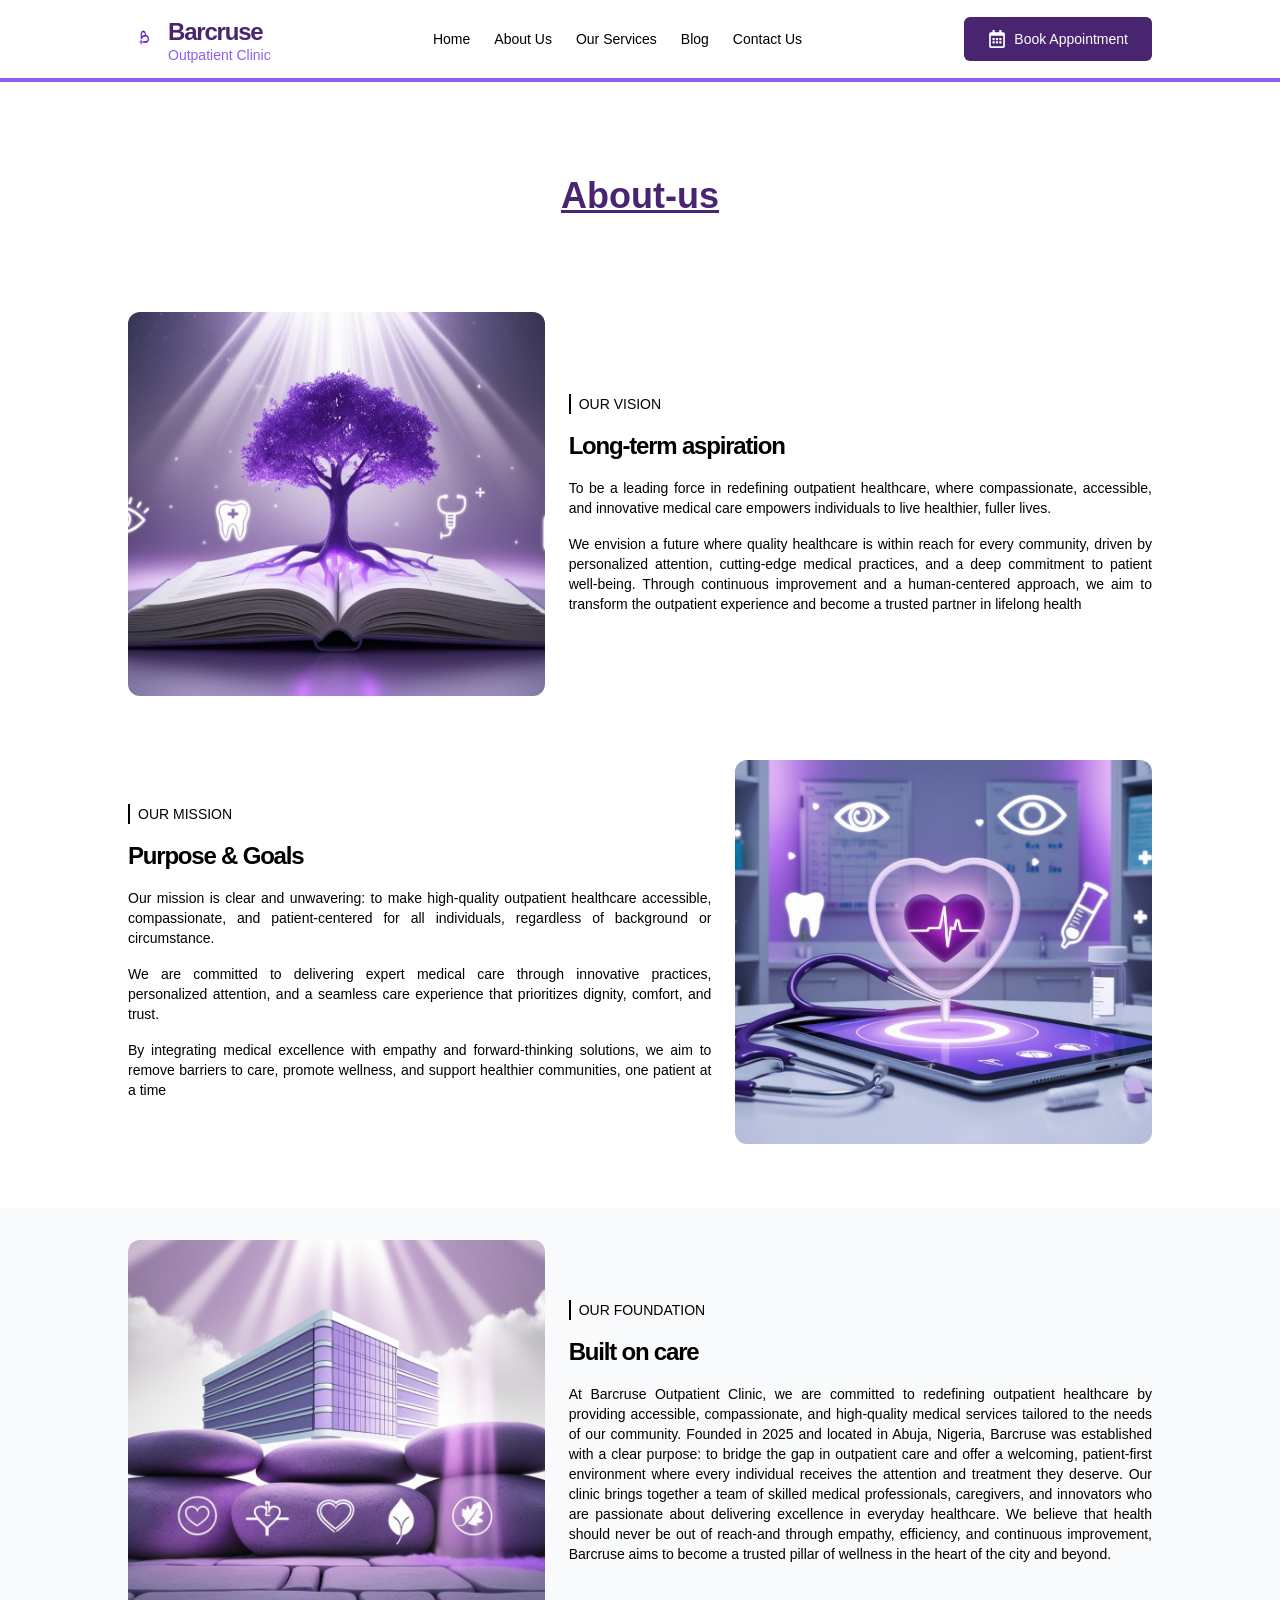
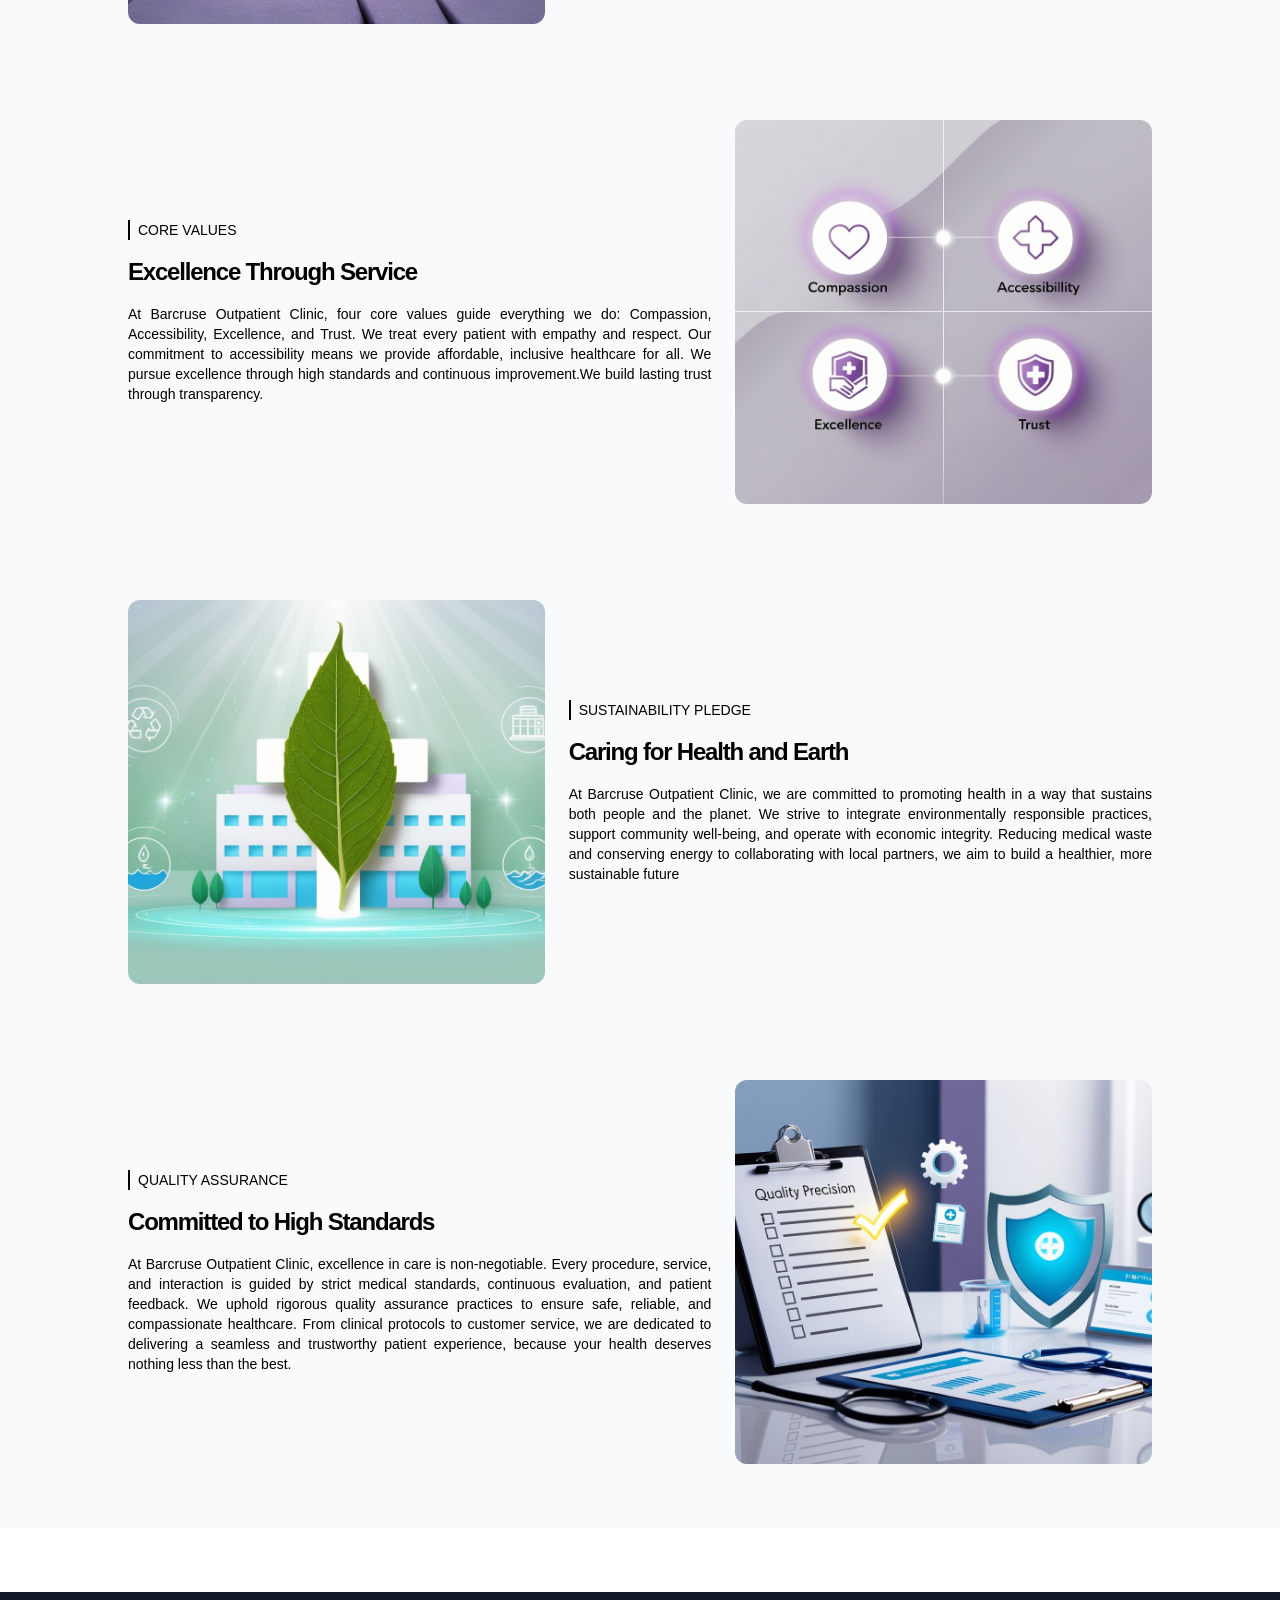
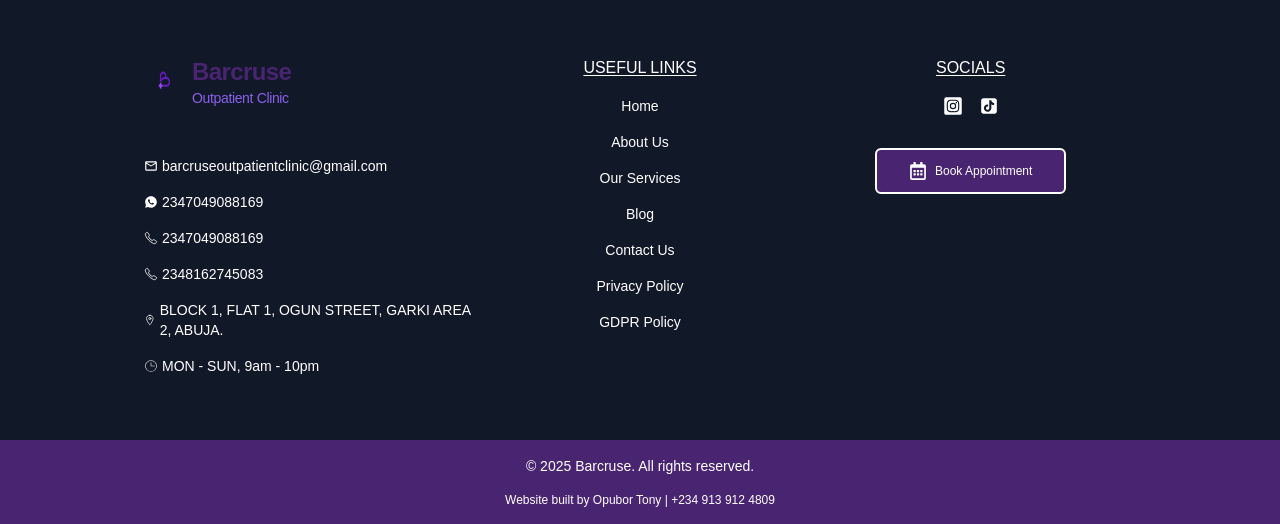
==== commit b9d35e0c: "Make the website fully functional by fixing images and scripts Replaces broken image URLs with free " ====
--- a/about-us.html
+++ b/about-us.html
@@ -1,6 +1,27 @@
 <!DOCTYPE html><html lang="en">
-<!-- Mirrored from barcruseoutpatientclinic.com/about-us by HTTrack Website Copier/3.x [XR&CO'2014], Mon, 25 May 2026 12:28:24 GMT -->
-<!-- Added by HTTrack --><meta http-equiv="content-type" content="text/html;charset=utf-8" /><!-- /Added by HTTrack -->
-<head><meta charSet="utf-8"/><meta name="viewport" content="width=device-width, initial-scale=1"/><link rel="preload" href="_next/static/media/4cf2300e9c8272f7-s.p.woff2" as="font" crossorigin="" type="font/woff2"/><link rel="preload" href="_next/static/media/93f479601ee12b01-s.p.woff2" as="font" crossorigin="" type="font/woff2"/><link rel="stylesheet" href="_next/static/css/bb779c359523c91b.css" data-precedence="next"/><link rel="preload" as="script" fetchPriority="low" href="_next/static/chunks/webpack-a46c462c0eb1cd9c.js"/><script src="_next/static/chunks/4bd1b696-9d53a45aeb6e92ca.js" async=""></script><script src="_next/static/chunks/517-83ef2c7938691a9a.js" async=""></script><script src="_next/static/chunks/main-app-cdc49106085b3106.js" async=""></script><script src="_next/static/chunks/385cb88d-731ebb2d996bd1f4.js" async=""></script><script src="_next/static/chunks/8e1d74a4-28aeeccaaa8fb23f.js" async=""></script><script src="_next/static/chunks/5e22fd23-a819a7fc91672bf4.js" async=""></script><script src="_next/static/chunks/173-49aca51766a58652.js" async=""></script><script src="_next/static/chunks/303-6e6fc4da39952057.js" async=""></script><script src="_next/static/chunks/app/(pages)/layout-1e08587586161929.js" async=""></script><meta name="next-size-adjust" content=""/><title>Barcruse | Outpatient Clinic for Medical, Dental &amp; Eye Care in Abuja</title><meta name="description" content="Barcruse Outpatient Clinic, Abuja offers expert care in general consultation, eye tests, glasses prescriptions, dental treatments, HIV testing, blood work, malaria diagnosis, antenatal services, and a full dispensary for medications."/><meta name="keywords" content="Barcruse, Barcruse Clinic Abuja, Hospital, Eye Clinic Abuja, Glasses Prescription Abuja, Dental Clinic Abuja, Tooth Extraction, Dental Cleaning, HIV Test Abuja, Malaria Treatment, Antenatal Clinic, Blood Test Center Abuja, Vaccination Center, Blood Pressure Check, Medical Laboratory Abuja, Medication Dispensary, Health Checkup, Medical Consultation, Hospital Near Me, Clinics in Abuja"/><meta property="og:title" content="Barcruse | Outpatient Clinic for Medical, Dental &amp; Eye Care in Abuja"/><meta property="og:description" content="Located in Abuja, Barcruse Clinic offers trusted outpatient services including medical consultation, eye clinic, dental clinic, medical laboratory diagnostics, and a fully stocked dispensary, all delivered with a commitment to quality care and patient well-being."/><meta property="og:url" content="https://barcruseoutpatientclinic.com/"/><meta property="og:site_name" content="Barcruse Outpatient Clinic"/><meta property="og:locale" content="en_US"/><meta property="og:image" content="https://barcruseoutpatientclinic.com/pic57.png"/><meta property="og:image:width" content="1200"/><meta property="og:image:height" content="630"/><meta property="og:image:alt" content="Barcruse Clinic – Eye Tests, Dental Work, HIV &amp; Lab Testing in Abuja"/><meta property="og:type" content="website"/><meta name="twitter:card" content="summary_large_image"/><meta name="twitter:title" content="Barcruse | Outpatient Clinic for Medical, Dental &amp; Eye Care in Abuja"/><meta name="twitter:description" content="From glasses prescriptions to blood tests, Barcruse Clinic offers complete outpatient care, Abuja. Visit for medical consultation, dental care, HIV testing, malaria treatment &amp; more."/><meta name="twitter:image" content="https://barcruseoutpatientclinic.com/pic57.png"/><link rel="icon" href="favicon.ico" type="image/x-icon" sizes="16x16"/><link rel="icon" href="logo1.png"/><script src="_next/static/chunks/polyfills-42372ed130431b0a.js" noModule=""></script></head><body class="__variable_188709 __variable_9a8899 antialiased"><!--$--><div class="overflow-hidden bg-white text-black"><div class="bg-white py-4 w-full flex justify-between items-center px-2 lg:px-12 xl:px-32 fixed left-0 right-0 top-0 z-50 border-b-4 border-blue"><a class="flex justify-start items-center gap-2" href="index.html"><img alt="logo" loading="lazy" width="3000" height="3000" decoding="async" data-nimg="1" class="w-8 h-8" style="color:transparent" srcSet="/_next/image?url=%2Flogo1.png&amp;w=3840&amp;q=75 1x" src="_next/image0c94.png?url=%2Flogo1.png&amp;w=3840&amp;q=75"/><div class="flex flex-col items-start"><span class="text-lg lg:text-2xl font-extrabold tracking-tighter text-darkblue leading-none">Barcruse</span><span class="text-blue leading-none text-sm">Outpatient Clinic</span></div></a><div class="flex lg:hidden cursor-pointer"><svg stroke="currentColor" fill="currentColor" stroke-width="0" viewBox="0 0 512 512" class="text-darkblue" height="1em" width="1em" xmlns="http://www.w3.org/2000/svg"><path d="M32 96v64h448V96H32zm0 128v64h448v-64H32zm0 128v64h448v-64H32z"></path></svg></div><div class="hidden cursor-pointer"><svg stroke="currentColor" fill="currentColor" stroke-width="0" viewBox="0 0 512 512" class="text-darkblue text-2xl" height="1em" width="1em" xmlns="http://www.w3.org/2000/svg"><path d="M405 136.798L375.202 107 256 226.202 136.798 107 107 136.798 226.202 256 107 375.202 136.798 405 256 285.798 375.202 405 405 375.202 285.798 256z"></path></svg></div><div class="hidden lg:flex flex items-center gap-6 bg-darkblue lg:bg-white w-full lg:w-auto fixed lg:static top-16 left-0 py-8 lg:py-0 text-white lg:text-black"><a class="text-sm hover:underline" href="index.html">Home</a><a class="text-sm hover:underline" href="index.html#about_us">About Us</a><a class="text-sm hover:underline" href="index.html#our_services">Our Services</a><a class="text-sm hover:underline" href="index.html#blog">Blog</a><a class="text-sm hover:underline" href="index.html#contact_us">Contact Us</a><div class="flex lg:hidden"><a class="bg-white px-6 py-3 text-darkblue rounded-md text-sm hover:bg-blue flex justify-center items-center gap-2" href="index.html#book_appointment"><svg stroke="currentColor" fill="currentColor" stroke-width="0" viewBox="0 0 448 512" class="text-lg" height="1em" width="1em" xmlns="http://www.w3.org/2000/svg"><path d="M148 288h-40c-6.6 0-12-5.4-12-12v-40c0-6.6 5.4-12 12-12h40c6.6 0 12 5.4 12 12v40c0 6.6-5.4 12-12 12zm108-12v-40c0-6.6-5.4-12-12-12h-40c-6.6 0-12 5.4-12 12v40c0 6.6 5.4 12 12 12h40c6.6 0 12-5.4 12-12zm96 0v-40c0-6.6-5.4-12-12-12h-40c-6.6 0-12 5.4-12 12v40c0 6.6 5.4 12 12 12h40c6.6 0 12-5.4 12-12zm-96 96v-40c0-6.6-5.4-12-12-12h-40c-6.6 0-12 5.4-12 12v40c0 6.6 5.4 12 12 12h40c6.6 0 12-5.4 12-12zm-96 0v-40c0-6.6-5.4-12-12-12h-40c-6.6 0-12 5.4-12 12v40c0 6.6 5.4 12 12 12h40c6.6 0 12-5.4 12-12zm192 0v-40c0-6.6-5.4-12-12-12h-40c-6.6 0-12 5.4-12 12v40c0 6.6 5.4 12 12 12h40c6.6 0 12-5.4 12-12zm96-260v352c0 26.5-21.5 48-48 48H48c-26.5 0-48-21.5-48-48V112c0-26.5 21.5-48 48-48h48V12c0-6.6 5.4-12 12-12h40c6.6 0 12 5.4 12 12v52h128V12c0-6.6 5.4-12 12-12h40c6.6 0 12 5.4 12 12v52h48c26.5 0 48 21.5 48 48zm-48 346V160H48v298c0 3.3 2.7 6 6 6h340c3.3 0 6-2.7 6-6z"></path></svg>Book Appointment</a></div></div><div class="hidden lg:flex"><a class="bg-darkblue px-6 py-3 text-white rounded-md text-sm hover:bg-blue flex justify-center items-center gap-2" href="index.html#book_appointment"><svg stroke="currentColor" fill="currentColor" stroke-width="0" viewBox="0 0 448 512" class="text-lg" height="1em" width="1em" xmlns="http://www.w3.org/2000/svg"><path d="M148 288h-40c-6.6 0-12-5.4-12-12v-40c0-6.6 5.4-12 12-12h40c6.6 0 12 5.4 12 12v40c0 6.6-5.4 12-12 12zm108-12v-40c0-6.6-5.4-12-12-12h-40c-6.6 0-12 5.4-12 12v40c0 6.6 5.4 12 12 12h40c6.6 0 12-5.4 12-12zm96 0v-40c0-6.6-5.4-12-12-12h-40c-6.6 0-12 5.4-12 12v40c0 6.6 5.4 12 12 12h40c6.6 0 12-5.4 12-12zm-96 96v-40c0-6.6-5.4-12-12-12h-40c-6.6 0-12 5.4-12 12v40c0 6.6 5.4 12 12 12h40c6.6 0 12-5.4 12-12zm-96 0v-40c0-6.6-5.4-12-12-12h-40c-6.6 0-12 5.4-12 12v40c0 6.6 5.4 12 12 12h40c6.6 0 12-5.4 12-12zm192 0v-40c0-6.6-5.4-12-12-12h-40c-6.6 0-12 5.4-12 12v40c0 6.6 5.4 12 12 12h40c6.6 0 12-5.4 12-12zm96-260v352c0 26.5-21.5 48-48 48H48c-26.5 0-48-21.5-48-48V112c0-26.5 21.5-48 48-48h48V12c0-6.6 5.4-12 12-12h40c6.6 0 12 5.4 12 12v52h128V12c0-6.6 5.4-12 12-12h40c6.6 0 12 5.4 12 12v52h48c26.5 0 48 21.5 48 48zm-48 346V160H48v298c0 3.3 2.7 6 6 6h340c3.3 0 6-2.7 6-6z"></path></svg>Book Appointment</a></div></div> <div class="pt-44"><!--$--><div><h1 class="text-darkblue text-xl lg:text-4xl font-extrabold text-center underline mb-8">About-us</h1><div id="about_us" class="px-2 lg:px-12 xl:px-32 pt-16 pb-8 flex flex-col lg:flex-row justify-between items-center gap-6 scroll-mt-20" data-aos="fade-up"><div class="relative bg-[url(&#x27;/pic38.jpg&#x27;)] bg-center bg-cover w-full lg:w-5/12 h-96 rounded-xl flex justify-center"></div><div class="w-full lg:w-7/12"><h1 class="uppercase border-l-2 border-l-black text-sm px-2">Our Vision</h1><p class="text-lg lg:text-2xl pt-4 font-bold tracking-tighter">Long-term aspiration</p><p class="pt-4 text-sm text-justify">To be a leading force in redefining outpatient healthcare, where compassionate, accessible, and innovative medical care empowers individuals to live healthier, fuller lives.</p><p class="pt-4 text-sm text-justify">We envision a future where quality healthcare is within reach for every community, driven by personalized attention, cutting-edge medical practices, and a deep commitment to patient well-being. Through continuous improvement and a human-centered approach, we aim to transform the outpatient experience and become a trusted partner in lifelong health</p></div></div><div id="about_us" class="px-2 lg:px-12 xl:px-32 pb-16 pt-8 flex flex-col lg:flex-row justify-between items-center gap-6 scroll-mt-20" data-aos="fade-up"><div class="w-full lg:w-7/12"><h1 class="uppercase border-l-2 border-l-black text-sm px-2">Our Mission</h1><p class="text-lg lg:text-2xl pt-4 font-bold tracking-tighter">Purpose &amp; Goals</p><p class="pt-4 text-sm text-justify">Our mission is clear and unwavering: to make high-quality outpatient healthcare accessible, compassionate, and patient-centered for all individuals, regardless of background or circumstance.</p><p class="pt-4 text-sm text-justify">We are committed to delivering expert medical care through innovative practices, personalized attention, and a seamless care experience that prioritizes dignity, comfort, and trust.</p><p class="pt-4 text-sm text-justify">By integrating medical excellence with empathy and forward-thinking solutions, we aim to remove barriers to care, promote wellness, and support healthier communities, one patient at a time</p></div><div class="relative bg-[url(&#x27;/pic40.jpg&#x27;)] bg-center bg-cover w-full lg:w-5/12 h-96 rounded-xl flex justify-center"></div></div><div id="about_us" class="px-2 lg:px-12 xl:px-32 pb-16 pt-8 bg-gray-50 flex flex-col lg:flex-row justify-between items-center gap-6 scroll-mt-20"><div class="relative bg-[url(&#x27;/pic41.jpg&#x27;)] bg-center bg-cover w-full lg:w-5/12 h-96 rounded-xl flex justify-center"></div><div class="w-full lg:w-7/12"><h1 class="uppercase border-l-2 border-l-black text-sm px-2">Our Foundation</h1><p class="text-lg lg:text-2xl pt-4 font-bold tracking-tighter">Built on care</p><p class="pt-4 text-sm text-justify">At Barcruse Outpatient Clinic, we are committed to redefining outpatient healthcare by providing accessible, compassionate, and high-quality medical services tailored to the needs of our community. Founded in 2025 and located in Abuja, Nigeria, Barcruse was established with a clear purpose: to bridge the gap in outpatient care and offer a welcoming, patient-first environment where every individual receives the attention and treatment they deserve. Our clinic brings together a team of skilled medical professionals, caregivers, and innovators who are passionate about delivering excellence in everyday healthcare. We believe that health should never be out of reach-and through empathy, efficiency, and continuous improvement, Barcruse aims to become a trusted pillar of wellness in the heart of the city and beyond.</p></div></div><div id="about_us" class="px-2 lg:px-12 xl:px-32 pb-16 pt-8 bg-gray-50 flex flex-col lg:flex-row justify-between items-center gap-6 scroll-mt-20"><div class="w-full lg:w-7/12"><h1 class="uppercase border-l-2 border-l-black text-sm px-2">Core Values</h1><p class="text-lg lg:text-2xl pt-4 font-bold tracking-tighter">Excellence Through Service</p><p class="pt-4 text-sm text-justify">At Barcruse Outpatient Clinic, four core values guide everything we do: Compassion, Accessibility, Excellence, and Trust. We treat every patient with empathy and respect. Our commitment to accessibility means we provide affordable, inclusive healthcare for all. We pursue excellence through high standards and continuous improvement.We build lasting trust through transparency.</p></div><div class="relative bg-[url(&#x27;/pic43.jpg&#x27;)] bg-center bg-cover w-full lg:w-5/12 h-96 rounded-xl flex justify-center"></div></div><div id="about_us" class="px-2 lg:px-12 xl:px-32 pb-16 pt-8 bg-gray-50 flex flex-col lg:flex-row justify-between items-center gap-6 scroll-mt-20"><div class="relative bg-[url(&#x27;/pic44.jpg&#x27;)] bg-center bg-cover w-full lg:w-5/12 h-96 rounded-xl flex justify-center"></div><div class="w-full lg:w-7/12"><h1 class="uppercase border-l-2 border-l-black text-sm px-2">Sustainability Pledge</h1><p class="text-lg lg:text-2xl pt-4 font-bold tracking-tighter">Caring for Health and Earth</p><p class="pt-4 text-sm text-justify">At Barcruse Outpatient Clinic, we are committed to promoting health in a way that sustains both people and the planet. We strive to integrate environmentally responsible practices, support community well-being, and operate with economic integrity. Reducing medical waste and conserving energy to collaborating with local partners, we aim to build a healthier, more sustainable future</p></div></div><div id="about_us" class="px-2 lg:px-12 xl:px-32 pb-16 pt-8 bg-gray-50 flex flex-col lg:flex-row justify-between items-center gap-6 scroll-mt-20"><div class="w-full lg:w-7/12"><h1 class="uppercase border-l-2 border-l-black text-sm px-2">Quality Assurance</h1><p class="text-lg lg:text-2xl pt-4 font-bold tracking-tighter">Committed to High Standards</p><p class="pt-4 text-sm text-justify">At Barcruse Outpatient Clinic, excellence in care is non-negotiable. Every procedure, service, and interaction is guided by strict medical standards, continuous evaluation, and patient feedback. We uphold rigorous quality assurance practices to ensure safe, reliable, and compassionate healthcare. From clinical protocols to customer service, we are dedicated to delivering a seamless and trustworthy patient experience, because your health deserves nothing less than the best.</p></div><div class="relative bg-[url(&#x27;/pic45.jpg&#x27;)] bg-center bg-cover w-full lg:w-5/12 h-96 rounded-xl flex justify-center"></div></div></div><!--/$--><div class="mt-16"><div class="py-16 px-2 lg:px-12 xl:px-36 bg-gray-900 grid grid-cols-1 lg:grid-cols-3 gap-8 lg:gap-0"><div><a class="flex justify-start items-center gap-2" href="index.html"><div><img alt="Logo" loading="lazy" width="4000" height="4000" decoding="async" data-nimg="1" class="w-8 lg:w-10 h-8 lg:h-10" style="color:transparent" srcSet="/_next/image?url=%2Flogo1.png&amp;w=3840&amp;q=75 1x" src="_next/image0c94.png?url=%2Flogo1.png&amp;w=3840&amp;q=75"/></div><div><h1 class="text-darkblue font-bold text-md lg:text-2xl tracking-tight">Barcruse</h1><h1 class="text-blue text-sm tracking-tight">Outpatient Clinic</h1></div></a><div class="text-white mt-8"><a target="blank" class="flex justify-start items-center gap-1 text-xs lg:text-sm pt-4" href="mailto:barcruseoutpatientclinic@gmail.com"><svg stroke="currentColor" fill="currentColor" stroke-width="0" viewBox="0 0 24 24" height="1em" width="1em" xmlns="http://www.w3.org/2000/svg"><path fill="none" d="M0 0h24v24H0V0z"></path><path d="M20 4H4c-1.1 0-1.99.9-1.99 2L2 18c0 1.1.9 2 2 2h16c1.1 0 2-.9 2-2V6c0-1.1-.9-2-2-2zm0 14H4V8l8 5 8-5v10zm-8-7L4 6h16l-8 5z"></path></svg>barcruseoutpatientclinic@gmail.com</a><a target="blank" class="flex justify-start items-center gap-1 text-xs lg:text-sm pt-4" href="tel:2347049088169"><svg stroke="currentColor" fill="currentColor" stroke-width="0" viewBox="0 0 24 24" height="1em" width="1em" xmlns="http://www.w3.org/2000/svg"><path d="M12.001 2C17.5238 2 22.001 6.47715 22.001 12C22.001 17.5228 17.5238 22 12.001 22C10.1671 22 8.44851 21.5064 6.97086 20.6447L2.00516 22L3.35712 17.0315C2.49494 15.5536 2.00098 13.8345 2.00098 12C2.00098 6.47715 6.47813 2 12.001 2ZM8.59339 7.30019L8.39232 7.30833C8.26293 7.31742 8.13607 7.34902 8.02057 7.40811C7.93392 7.45244 7.85348 7.51651 7.72709 7.63586C7.60774 7.74855 7.53857 7.84697 7.46569 7.94186C7.09599 8.4232 6.89729 9.01405 6.90098 9.62098C6.90299 10.1116 7.03043 10.5884 7.23169 11.0336C7.63982 11.9364 8.31288 12.8908 9.20194 13.7759C9.4155 13.9885 9.62473 14.2034 9.85034 14.402C10.9538 15.3736 12.2688 16.0742 13.6907 16.4482C13.6907 16.4482 14.2507 16.5342 14.2589 16.5347C14.4444 16.5447 14.6296 16.5313 14.8153 16.5218C15.1066 16.5068 15.391 16.428 15.6484 16.2909C15.8139 16.2028 15.8922 16.159 16.0311 16.0714C16.0311 16.0714 16.0737 16.0426 16.1559 15.9814C16.2909 15.8808 16.3743 15.81 16.4866 15.6934C16.5694 15.6074 16.6406 15.5058 16.6956 15.3913C16.7738 15.2281 16.8525 14.9166 16.8838 14.6579C16.9077 14.4603 16.9005 14.3523 16.8979 14.2854C16.8936 14.1778 16.8047 14.0671 16.7073 14.0201L16.1258 13.7587C16.1258 13.7587 15.2563 13.3803 14.7245 13.1377C14.6691 13.1124 14.6085 13.1007 14.5476 13.097C14.4142 13.0888 14.2647 13.1236 14.1696 13.2238C14.1646 13.2218 14.0984 13.279 13.3749 14.1555C13.335 14.2032 13.2415 14.3069 13.0798 14.2972C13.0554 14.2955 13.0311 14.292 13.0074 14.2858C12.9419 14.2685 12.8781 14.2457 12.8157 14.2193C12.692 14.1668 12.6486 14.1469 12.5641 14.1105C11.9868 13.8583 11.457 13.5209 10.9887 13.108C10.8631 12.9974 10.7463 12.8783 10.6259 12.7616C10.2057 12.3543 9.86169 11.9211 9.60577 11.4938C9.5918 11.4705 9.57027 11.4368 9.54708 11.3991C9.50521 11.331 9.45903 11.25 9.44455 11.1944C9.40738 11.0473 9.50599 10.9291 9.50599 10.9291C9.50599 10.9291 9.74939 10.663 9.86248 10.5183C9.97128 10.379 10.0652 10.2428 10.125 10.1457C10.2428 9.95633 10.2801 9.76062 10.2182 9.60963C9.93764 8.92565 9.64818 8.24536 9.34986 7.56894C9.29098 7.43545 9.11585 7.33846 8.95659 7.32007C8.90265 7.31384 8.84875 7.30758 8.79459 7.30402C8.66053 7.29748 8.5262 7.29892 8.39232 7.30833L8.59339 7.30019Z"></path></svg>2347049088169</a><a target="blank" class="flex justify-start items-center gap-1 text-xs lg:text-sm pt-4" href="tel:2347049088169"><svg stroke="currentColor" fill="currentColor" stroke-width="0" viewBox="0 0 512 512" height="1em" width="1em" xmlns="http://www.w3.org/2000/svg"><path fill="none" stroke-miterlimit="10" stroke-width="32" d="M451 374c-15.88-16-54.34-39.35-73-48.76-24.3-12.24-26.3-13.24-45.4.95-12.74 9.47-21.21 17.93-36.12 14.75s-47.31-21.11-75.68-49.39-47.34-61.62-50.53-76.48 5.41-23.23 14.79-36c13.22-18 12.22-21 .92-45.3-8.81-18.9-32.84-57-48.9-72.8C119.9 44 119.9 47 108.83 51.6A160.15 160.15 0 0 0 83 65.37C67 76 58.12 84.83 51.91 98.1s-9 44.38 23.07 102.64 54.57 88.05 101.14 134.49S258.5 406.64 310.85 436c64.76 36.27 89.6 29.2 102.91 23s22.18-15 32.83-31a159.09 159.09 0 0 0 13.8-25.8C465 391.17 468 391.17 451 374z"></path></svg>2347049088169</a><a target="blank" class="flex justify-start items-center gap-1 text-xs lg:text-sm pt-4" href="tel:2348162745083"><svg stroke="currentColor" fill="currentColor" stroke-width="0" viewBox="0 0 512 512" height="1em" width="1em" xmlns="http://www.w3.org/2000/svg"><path fill="none" stroke-miterlimit="10" stroke-width="32" d="M451 374c-15.88-16-54.34-39.35-73-48.76-24.3-12.24-26.3-13.24-45.4.95-12.74 9.47-21.21 17.93-36.12 14.75s-47.31-21.11-75.68-49.39-47.34-61.62-50.53-76.48 5.41-23.23 14.79-36c13.22-18 12.22-21 .92-45.3-8.81-18.9-32.84-57-48.9-72.8C119.9 44 119.9 47 108.83 51.6A160.15 160.15 0 0 0 83 65.37C67 76 58.12 84.83 51.91 98.1s-9 44.38 23.07 102.64 54.57 88.05 101.14 134.49S258.5 406.64 310.85 436c64.76 36.27 89.6 29.2 102.91 23s22.18-15 32.83-31a159.09 159.09 0 0 0 13.8-25.8C465 391.17 468 391.17 451 374z"></path></svg>2348162745083</a><p class="flex justify-start items-center gap-1 text-xs lg:text-sm pt-4"><svg stroke="currentColor" fill="currentColor" stroke-width="0" viewBox="0 0 512 512" height="1em" width="1em" xmlns="http://www.w3.org/2000/svg"><path fill="none" stroke-linecap="round" stroke-linejoin="round" stroke-width="32" d="M256 48c-79.5 0-144 61.39-144 137 0 87 96 224.87 131.25 272.49a15.77 15.77 0 0 0 25.5 0C304 409.89 400 272.07 400 185c0-75.61-64.5-137-144-137z"></path><circle cx="256" cy="192" r="48" fill="none" stroke-linecap="round" stroke-linejoin="round" stroke-width="32"></circle></svg>BLOCK 1, FLAT 1, OGUN STREET, GARKI AREA 2, ABUJA.</p><p class="flex justify-start items-center gap-1 text-xs lg:text-sm pt-4"><svg stroke="currentColor" fill="currentColor" stroke-width="0" viewBox="0 0 24 24" height="1em" width="1em" xmlns="http://www.w3.org/2000/svg"><g id="Clock_2"><g><path d="M12,21.933A9.933,9.933,0,1,1,21.933,12,9.944,9.944,0,0,1,12,21.933ZM12,3.067A8.933,8.933,0,1,0,20.933,12,8.943,8.943,0,0,0,12,3.067Z"></path><path d="M18,12.5H12a.429.429,0,0,1-.34-.14c-.01,0-.01-.01-.02-.02A.429.429,0,0,1,11.5,12V6a.5.5,0,0,1,1,0v5.5H18A.5.5,0,0,1,18,12.5Z"></path></g></g></svg>MON - SUN, 9am - 10pm</p></div></div><div class="text-white flex flex-col justify-start items-center"><h1 class="font-medium text-white underline underline-offset-2">USEFUL LINKS</h1><a class="text-xs lg:text-sm mt-4 hover:underline" href="index.html">Home</a><a class="text-xs lg:text-sm mt-4 hover:underline" href="index.html#about_us">About Us</a><a class="text-xs lg:text-sm mt-4 hover:underline" href="index.html#our_services">Our Services</a><a class="text-xs lg:text-sm mt-4 hover:underline" href="index.html#blog">Blog</a><a class="text-xs lg:text-sm mt-4 hover:underline" href="index.html#contact_us">Contact Us</a><a class="text-xs lg:text-sm mt-4 hover:underline" href="index.html#privacy_policy">Privacy Policy</a><a class="text-xs lg:text-sm mt-4 hover:underline" href="index.html#gdpr_policy">GDPR Policy</a></div><div class="text-white flex flex-col justify-start items-center"><h1 class="font-medium text-white underline underline-offset-2">SOCIALS</h1><div class="mt-4 flex justify-center items-center gap-4"><a target="blank" href="https://www.instagram.com/barcruseoutpatientclinic?igsh=N2ZkdGtnMmhuZnp3"><svg stroke="currentColor" fill="currentColor" stroke-width="0" viewBox="0 0 448 512" class="text-xl" height="1em" width="1em" xmlns="http://www.w3.org/2000/svg"><path d="M224,202.66A53.34,53.34,0,1,0,277.36,256,53.38,53.38,0,0,0,224,202.66Zm124.71-41a54,54,0,0,0-30.41-30.41c-21-8.29-71-6.43-94.3-6.43s-73.25-1.93-94.31,6.43a54,54,0,0,0-30.41,30.41c-8.28,21-6.43,71.05-6.43,94.33S91,329.26,99.32,350.33a54,54,0,0,0,30.41,30.41c21,8.29,71,6.43,94.31,6.43s73.24,1.93,94.3-6.43a54,54,0,0,0,30.41-30.41c8.35-21,6.43-71.05,6.43-94.33S357.1,182.74,348.75,161.67ZM224,338a82,82,0,1,1,82-82A81.9,81.9,0,0,1,224,338Zm85.38-148.3a19.14,19.14,0,1,1,19.13-19.14A19.1,19.1,0,0,1,309.42,189.74ZM400,32H48A48,48,0,0,0,0,80V432a48,48,0,0,0,48,48H400a48,48,0,0,0,48-48V80A48,48,0,0,0,400,32ZM382.88,322c-1.29,25.63-7.14,48.34-25.85,67s-41.4,24.63-67,25.85c-26.41,1.49-105.59,1.49-132,0-25.63-1.29-48.26-7.15-67-25.85s-24.63-41.42-25.85-67c-1.49-26.42-1.49-105.61,0-132,1.29-25.63,7.07-48.34,25.85-67s41.47-24.56,67-25.78c26.41-1.49,105.59-1.49,132,0,25.63,1.29,48.33,7.15,67,25.85s24.63,41.42,25.85,67.05C384.37,216.44,384.37,295.56,382.88,322Z"></path></svg></a><a target="blank" href="https://www.tiktok.com/@barcruseoutpatientclinic?_t=ZS-90iP6NBkbKy&amp;_r=1"><svg stroke="currentColor" fill="currentColor" stroke-width="0" viewBox="0 0 1024 1024" fill-rule="evenodd" class="text-xl" height="1em" width="1em" xmlns="http://www.w3.org/2000/svg"><path d="M800 112.962C800 50.575 749.425 0 687.038 0H112.962C50.575 0 0 50.575 0 112.962v574.076C0 749.426 50.575 800 112.962 800h574.076C749.425 800 800 749.426 800 687.038zM662.759 348.916c-51.615.577-99.71-15.027-141.938-43.927v202.874c0 90.166-61.72 167.62-148.996 187.848-119.068 27.165-219.864-58.954-232.577-161.835-13.294-102.884 52.322-193.051 152.892-213.281 19.651-4.045 49.209-4.045 64.458-.577v108.661c-4.692-1.153-9.086-2.31-13.709-2.888-39.304-6.937-77.371 12.715-92.977 48.55-15.605 35.838-5.16 77.451 26.629 101.73 26.586 20.806 56.085 23.694 86.14 9.822 30.057-13.291 46.21-37.567 49.676-70.512.578-4.622.546-9.826.546-15.028V110.206c0-10.981.086-10.502 11.068-10.502h86.12c6.36 0 8.673.915 9.25 8.433 4.621 67.047 55.526 124.147 120.838 132.818 6.937 1.155 14.369 1.613 22.58 2.19z" transform="translate(112 112)"></path></svg></a></div><div class="mt-8 flex justify-start gap-2 pt-2 lg:pt-0"><a class="bg-darkblue hover:bg-blue hover:text-white flex justify-center items-center gap-2 border-white border-2 rounded-md px-8 py-2 lg:py-3 text-xs text-white" href="index.html#book_appointment"><svg stroke="currentColor" fill="currentColor" stroke-width="0" viewBox="0 0 448 512" class="text-lg" height="1em" width="1em" xmlns="http://www.w3.org/2000/svg"><path d="M148 288h-40c-6.6 0-12-5.4-12-12v-40c0-6.6 5.4-12 12-12h40c6.6 0 12 5.4 12 12v40c0 6.6-5.4 12-12 12zm108-12v-40c0-6.6-5.4-12-12-12h-40c-6.6 0-12 5.4-12 12v40c0 6.6 5.4 12 12 12h40c6.6 0 12-5.4 12-12zm96 0v-40c0-6.6-5.4-12-12-12h-40c-6.6 0-12 5.4-12 12v40c0 6.6 5.4 12 12 12h40c6.6 0 12-5.4 12-12zm-96 96v-40c0-6.6-5.4-12-12-12h-40c-6.6 0-12 5.4-12 12v40c0 6.6 5.4 12 12 12h40c6.6 0 12-5.4 12-12zm-96 0v-40c0-6.6-5.4-12-12-12h-40c-6.6 0-12 5.4-12 12v40c0 6.6 5.4 12 12 12h40c6.6 0 12-5.4 12-12zm192 0v-40c0-6.6-5.4-12-12-12h-40c-6.6 0-12 5.4-12 12v40c0 6.6 5.4 12 12 12h40c6.6 0 12-5.4 12-12zm96-260v352c0 26.5-21.5 48-48 48H48c-26.5 0-48-21.5-48-48V112c0-26.5 21.5-48 48-48h48V12c0-6.6 5.4-12 12-12h40c6.6 0 12 5.4 12 12v52h128V12c0-6.6 5.4-12 12-12h40c6.6 0 12 5.4 12 12v52h48c26.5 0 48 21.5 48 48zm-48 346V160H48v298c0 3.3 2.7 6 6 6h340c3.3 0 6-2.7 6-6z"></path></svg>Book Appointment</a></div></div></div><div class="bg-darkblue py-4"><h1 class="text-white text-xs lg:text-sm text-center">© 2025 <!-- -->Barcruse<!-- -->. All rights reserved.</h1><p class="text-xs text-white text-center mt-4">Website built by Opubor Tony |<!-- --> <a target="blank" href="https://wa.me/+2349139124809">+234 913 912 4809</a></p></div></div></div></div><!--/$--><script src="_next/static/chunks/webpack-a46c462c0eb1cd9c.js" async=""></script><script>(self.__next_f=self.__next_f||[]).push([0])</script><script>self.__next_f.push([1,"1:\"$Sreact.fragment\"\n2:I[5244,[],\"\"]\n3:I[3866,[],\"\"]\n4:I[638,[\"672\",\"static/chunks/385cb88d-731ebb2d996bd1f4.js\",\"711\",\"static/chunks/8e1d74a4-28aeeccaaa8fb23f.js\",\"206\",\"static/chunks/5e22fd23-a819a7fc91672bf4.js\",\"173\",\"static/chunks/173-49aca51766a58652.js\",\"303\",\"static/chunks/303-6e6fc4da39952057.js\",\"133\",\"static/chunks/app/(pages)/layout-1e08587586161929.js\"],\"default\"]\n6:I[6213,[],\"OutletBoundary\"]\n8:I[6213,[],\"MetadataBoundary\"]\na:I[6213,[],\"ViewportBoundary\"]\nc:I[4835,[],\"\"]\n:HL[\"/_next/static/media/4cf2300e9c8272f7-s.p.woff2\",\"font\",{\"crossOrigin\":\"\",\"type\":\"font/woff2\"}]\n:HL[\"/_next/static/media/93f479601ee12b01-s.p.woff2\",\"font\",{\"crossOrigin\":\"\",\"type\":\"font/woff2\"}]\n:HL[\"/_next/static/css/bb779c359523c91b.css\",\"style\"]\n"])</script><script>self.__next_f.push([1,"0:{\"P\":null,\"b\":\"9fcfls7hC6pzYRsVW1Gwp\",\"p\":\"\",\"c\":[\"\",\"about-us\"],\"i\":false,\"f\":[[[\"\",{\"children\":[\"(pages)\",{\"children\":[\"about-us\",{\"children\":[\"__PAGE__\",{}]}]}]},\"$undefined\",\"$undefined\",true],[\"\",[\"$\",\"$1\",\"c\",{\"children\":[[[\"$\",\"link\",\"0\",{\"rel\":\"stylesheet\",\"href\":\"/_next/static/css/bb779c359523c91b.css\",\"precedence\":\"next\",\"crossOrigin\":\"$undefined\",\"nonce\":\"$undefined\"}]],[\"$\",\"html\",null,{\"lang\":\"en\",\"children\":[\"$\",\"body\",null,{\"className\":\"__variable_188709 __variable_9a8899 antialiased\",\"children\":[\"$\",\"$L2\",null,{\"parallelRouterKey\":\"children\",\"segmentPath\":[\"children\"],\"error\":\"$undefined\",\"errorStyles\":\"$undefined\",\"errorScripts\":\"$undefined\",\"template\":[\"$\",\"$L3\",null,{}],\"templateStyles\":\"$undefined\",\"templateScripts\":\"$undefined\",\"notFound\":[[],[[\"$\",\"title\",null,{\"children\":\"404: This page could not be found.\"}],[\"$\",\"div\",null,{\"style\":{\"fontFamily\":\"system-ui,\\\"Segoe UI\\\",Roboto,Helvetica,Arial,sans-serif,\\\"Apple Color Emoji\\\",\\\"Segoe UI Emoji\\\"\",\"height\":\"100vh\",\"textAlign\":\"center\",\"display\":\"flex\",\"flexDirection\":\"column\",\"alignItems\":\"center\",\"justifyContent\":\"center\"},\"children\":[\"$\",\"div\",null,{\"children\":[[\"$\",\"style\",null,{\"dangerouslySetInnerHTML\":{\"__html\":\"body{color:#000;background:#fff;margin:0}.next-error-h1{border-right:1px solid rgba(0,0,0,.3)}@media (prefers-color-scheme:dark){body{color:#fff;background:#000}.next-error-h1{border-right:1px solid rgba(255,255,255,.3)}}\"}}],[\"$\",\"h1\",null,{\"className\":\"next-error-h1\",\"style\":{\"display\":\"inline-block\",\"margin\":\"0 20px 0 0\",\"padding\":\"0 23px 0 0\",\"fontSize\":24,\"fontWeight\":500,\"verticalAlign\":\"top\",\"lineHeight\":\"49px\"},\"children\":404}],[\"$\",\"div\",null,{\"style\":{\"display\":\"inline-block\"},\"children\":[\"$\",\"h2\",null,{\"style\":{\"fontSize\":14,\"fontWeight\":400,\"lineHeight\":\"49px\",\"margin\":0},\"children\":\"This page could not be found.\"}]}]]}]}]]],\"forbidden\":\"$undefined\",\"unauthorized\":\"$undefined\"}]}]}]]}],{\"children\":[\"(pages)\",[\"$\",\"$1\",\"c\",{\"children\":[null,[\"$\",\"div\",null,{\"className\":\"overflow-hidden bg-white text-black\",\"children\":[[\"$\",\"$L4\",null,{}],\" \",[\"$\",\"div\",null,{\"className\":\"pt-44\",\"children\":[[\"$\",\"$L2\",null,{\"parallelRouterKey\":\"children\",\"segmentPath\":[\"children\",\"(pages)\",\"children\"],\"error\":\"$undefined\",\"errorStyles\":\"$undefined\",\"errorScripts\":\"$undefined\",\"template\":[\"$\",\"$L3\",null,{}],\"templateStyles\":\"$undefined\",\"templateScripts\":\"$undefined\",\"notFound\":[[],[[\"$\",\"title\",null,{\"children\":\"404: This page could not be found.\"}],[\"$\",\"div\",null,{\"style\":\"$0:f:0:1:1:props:children:1:props:children:props:children:props:notFound:1:1:props:style\",\"children\":[\"$\",\"div\",null,{\"children\":[[\"$\",\"style\",null,{\"dangerouslySetInnerHTML\":{\"__html\":\"body{color:#000;background:#fff;margin:0}.next-error-h1{border-right:1px solid rgba(0,0,0,.3)}@media (prefers-color-scheme:dark){body{color:#fff;background:#000}.next-error-h1{border-right:1px solid rgba(255,255,255,.3)}}\"}}],[\"$\",\"h1\",null,{\"className\":\"next-error-h1\",\"style\":\"$0:f:0:1:1:props:children:1:props:children:props:children:props:notFound:1:1:props:children:props:children:1:props:style\",\"children\":404}],[\"$\",\"div\",null,{\"style\":\"$0:f:0:1:1:props:children:1:props:children:props:children:props:notFound:1:1:props:children:props:children:2:props:style\",\"children\":[\"$\",\"h2\",null,{\"style\":\"$0:f:0:1:1:props:children:1:props:children:props:children:props:notFound:1:1:props:children:props:children:2:props:children:props:style\",\"children\":\"This page could not be found.\"}]}]]}]}]]],\"forbidden\":\"$undefined\",\"unauthorized\":\"$undefined\"}],\"$L5\"]}]]}]]}],{\"children\":[\"about-us\",[\"$\",\"$1\",\"c\",{\"children\":[null,[\"$\",\"$L2\",null,{\"parallelRouterKey\":\"children\",\"segmentPath\":[\"children\",\"(pages)\",\"children\",\"about-us\",\"children\"],\"error\":\"$undefined\",\"errorStyles\":\"$undefined\",\"errorScripts\":\"$undefined\",\"template\":[\"$\",\"$L3\",null,{}],\"templateStyles\":\"$undefined\",\"templateScripts\":\"$undefined\",\"notFound\":\"$undefined\",\"forbidden\":\"$undefined\",\"unauthorized\":\"$undefined\"}]]}],{\"children\":[\"__PAGE__\",[\"$\",\"$1\",\"c\",{\"children\":[[\"$\",\"div\",null,{\"children\":[[\"$\",\"h1\",null,{\"className\":\"text-darkblue text-xl lg:text-4xl font-extrabold text-center underline mb-8\",\"children\":\"About-us\"}],[\"$\",\"div\",null,{\"id\":\"about_us\",\"className\":\"px-2 lg:px-12 xl:px-32 pt-16 pb-8 flex flex-col lg:flex-row justify-between items-center gap-6 scroll-mt-20\",\"data-aos\":\"fade-up\",\"children\":[[\"$\",\"div\",null,{\"className\":\"relative bg-[url('pic38.jpg')] bg-center bg-cover w-full lg:w-5/12 h-96 rounded-xl flex justify-center\"}],[\"$\",\"div\",null,{\"className\":\"w-full lg:w-7/12\",\"children\":[[\"$\",\"h1\",null,{\"className\":\"uppercase border-l-2 border-l-black text-sm px-2\",\"children\":\"Our Vision\"}],[\"$\",\"p\",null,{\"className\":\"text-lg lg:text-2xl pt-4 font-bold tracking-tighter\",\"children\":\"Long-term aspiration\"}],[\"$\",\"p\",null,{\"className\":\"pt-4 text-sm text-justify\",\"children\":\"To be a leading force in redefining outpatient healthcare, where compassionate, accessible, and innovative medical care empowers individuals to live healthier, fuller lives.\"}],[\"$\",\"p\",null,{\"className\":\"pt-4 text-sm text-justify\",\"children\":\"We envision a future where quality healthcare is within reach for every community, driven by personalized attention, cutting-edge medical practices, and a deep commitment to patient well-being. Through continuous improvement and a human-centered approach, we aim to transform the outpatient experience and become a trusted partner in lifelong health\"}]]}]]}],[\"$\",\"div\",null,{\"id\":\"about_us\",\"className\":\"px-2 lg:px-12 xl:px-32 pb-16 pt-8 flex flex-col lg:flex-row justify-between items-center gap-6 scroll-mt-20\",\"data-aos\":\"fade-up\",\"children\":[[\"$\",\"div\",null,{\"className\":\"w-full lg:w-7/12\",\"children\":[[\"$\",\"h1\",null,{\"className\":\"uppercase border-l-2 border-l-black text-sm px-2\",\"children\":\"Our Mission\"}],[\"$\",\"p\",null,{\"className\":\"text-lg lg:text-2xl pt-4 font-bold tracking-tighter\",\"children\":\"Purpose \u0026 Goals\"}],[\"$\",\"p\",null,{\"className\":\"pt-4 text-sm text-justify\",\"children\":\"Our mission is clear and unwavering: to make high-quality outpatient healthcare accessible, compassionate, and patient-centered for all individuals, regardless of background or circumstance.\"}],[\"$\",\"p\",null,{\"className\":\"pt-4 text-sm text-justify\",\"children\":\"We are committed to delivering expert medical care through innovative practices, personalized attention, and a seamless care experience that prioritizes dignity, comfort, and trust.\"}],[\"$\",\"p\",null,{\"className\":\"pt-4 text-sm text-justify\",\"children\":\"By integrating medical excellence with empathy and forward-thinking solutions, we aim to remove barriers to care, promote wellness, and support healthier communities, one patient at a time\"}]]}],[\"$\",\"div\",null,{\"className\":\"relative bg-[url('pic40.jpg')] bg-center bg-cover w-full lg:w-5/12 h-96 rounded-xl flex justify-center\"}]]}],[\"$\",\"div\",null,{\"id\":\"about_us\",\"className\":\"px-2 lg:px-12 xl:px-32 pb-16 pt-8 bg-gray-50 flex flex-col lg:flex-row justify-between items-center gap-6 scroll-mt-20\",\"children\":[[\"$\",\"div\",null,{\"className\":\"relative bg-[url('pic41.jpg')] bg-center bg-cover w-full lg:w-5/12 h-96 rounded-xl flex justify-center\"}],[\"$\",\"div\",null,{\"className\":\"w-full lg:w-7/12\",\"children\":[[\"$\",\"h1\",null,{\"className\":\"uppercase border-l-2 border-l-black text-sm px-2\",\"children\":\"Our Foundation\"}],[\"$\",\"p\",null,{\"className\":\"text-lg lg:text-2xl pt-4 font-bold tracking-tighter\",\"children\":\"Built on care\"}],[\"$\",\"p\",null,{\"className\":\"pt-4 text-sm text-justify\",\"children\":\"At Barcruse Outpatient Clinic, we are committed to redefining outpatient healthcare by providing accessible, compassionate, and high-quality medical services tailored to the needs of our community. Founded in 2025 and located in Abuja, Nigeria, Barcruse was established with a clear purpose: to bridge the gap in outpatient care and offer a welcoming, patient-first environment where every individual receives the attention and treatment they deserve. Our clinic brings together a team of skilled medical professionals, caregivers, and innovators who are passionate about delivering excellence in everyday healthcare. We believe that health should never be out of reach-and through empathy, efficiency, and continuous improvement, Barcruse aims to become a trusted pillar of wellness in the heart of the city and beyond.\"}]]}]]}],[\"$\",\"div\",null,{\"id\":\"about_us\",\"className\":\"px-2 lg:px-12 xl:px-32 pb-16 pt-8 bg-gray-50 flex flex-col lg:flex-row justify-between items-center gap-6 scroll-mt-20\",\"children\":[[\"$\",\"div\",null,{\"className\":\"w-full lg:w-7/12\",\"children\":[[\"$\",\"h1\",null,{\"className\":\"uppercase border-l-2 border-l-black text-sm px-2\",\"children\":\"Core Values\"}],[\"$\",\"p\",null,{\"className\":\"text-lg lg:text-2xl pt-4 font-bold tracking-tighter\",\"children\":\"Excellence Through Service\"}],[\"$\",\"p\",null,{\"className\":\"pt-4 text-sm text-justify\",\"children\":\"At Barcruse Outpatient Clinic, four core values guide everything we do: Compassion, Accessibility, Excellence, and Trust. We treat every patient with empathy and respect. Our commitment to accessibility means we provide affordable, inclusive healthcare for all. We pursue excellence through high standards and continuous improvement.We build lasting trust through transparency.\"}]]}],[\"$\",\"div\",null,{\"className\":\"relative bg-[url('pic43.jpg')] bg-center bg-cover w-full lg:w-5/12 h-96 rounded-xl flex justify-center\"}]]}],[\"$\",\"div\",null,{\"id\":\"about_us\",\"className\":\"px-2 lg:px-12 xl:px-32 pb-16 pt-8 bg-gray-50 flex flex-col lg:flex-row justify-between items-center gap-6 scroll-mt-20\",\"children\":[[\"$\",\"div\",null,{\"className\":\"relative bg-[url('pic44.jpg')] bg-center bg-cover w-full lg:w-5/12 h-96 rounded-xl flex justify-center\"}],[\"$\",\"div\",null,{\"className\":\"w-full lg:w-7/12\",\"children\":[[\"$\",\"h1\",null,{\"className\":\"uppercase border-l-2 border-l-black text-sm px-2\",\"children\":\"Sustainability Pledge\"}],[\"$\",\"p\",null,{\"className\":\"text-lg lg:text-2xl pt-4 font-bold tracking-tighter\",\"children\":\"Caring for Health and Earth\"}],[\"$\",\"p\",null,{\"className\":\"pt-4 text-sm text-justify\",\"children\":\"At Barcruse Outpatient Clinic, we are committed to promoting health in a way that sustains both people and the planet. We strive to integrate environmentally responsible practices, support community well-being, and operate with economic integrity. Reducing medical waste and conserving energy to collaborating with local partners, we aim to build a healthier, more sustainable future\"}]]}]]}],[\"$\",\"div\",null,{\"id\":\"about_us\",\"className\":\"px-2 lg:px-12 xl:px-32 pb-16 pt-8 bg-gray-50 flex flex-col lg:flex-row justify-between items-center gap-6 scroll-mt-20\",\"children\":[[\"$\",\"div\",null,{\"className\":\"w-full lg:w-7/12\",\"children\":[[\"$\",\"h1\",null,{\"className\":\"uppercase border-l-2 border-l-black text-sm px-2\",\"children\":\"Quality Assurance\"}],[\"$\",\"p\",null,{\"className\":\"text-lg lg:text-2xl pt-4 font-bold tracking-tighter\",\"children\":\"Committed to High Standards\"}],[\"$\",\"p\",null,{\"className\":\"pt-4 text-sm text-justify\",\"children\":\"At Barcruse Outpatient Clinic, excellence in care is non-negotiable. Every procedure, service, and interaction is guided by strict medical standards, continuous evaluation, and patient feedback. We uphold rigorous quality assurance practices to ensure safe, reliable, and compassionate healthcare. From clinical protocols to customer service, we are dedicated to delivering a seamless and trustworthy patient experience, because your health deserves nothing less than the best.\"}]]}],[\"$\",\"div\",null,{\"className\":\"relative bg-[url('pic45.jpg')] bg-center bg-cover w-full lg:w-5/12 h-96 rounded-xl flex justify-center\"}]]}]]}],null,[\"$\",\"$L6\",null,{\"children\":\"$L7\"}]]}],{},null,false]},null,false]},[[\"$\",\"div\",\"l\",{\"children\":[\"$\",\"div\",null,{\"className\":\"flex justify-center items-center h-screen w-full\",\"children\":[\"$\",\"svg\",null,{\"stroke\":\"currentColor\",\"fill\":\"none\",\"strokeWidth\":\"0\",\"viewBox\":\"0 0 24 24\",\"className\":\"animate-spin text-darkblue\",\"children\":[\"$undefined\",[[\"$\",\"path\",\"0\",{\"opacity\":\"0.2\",\"fillRule\":\"evenodd\",\"clipRule\":\"evenodd\",\"d\":\"M12 19C15.866 19 19 15.866 19 12C19 8.13401 15.866 5 12 5C8.13401 5 5 8.13401 5 12C5 15.866 8.13401 19 12 19ZM12 22C17.5228 22 22 17.5228 22 12C22 6.47715 17.5228 2 12 2C6.47715 2 2 6.47715 2 12C2 17.5228 6.47715 22 12 22Z\",\"fill\":\"currentColor\",\"children\":[]}],[\"$\",\"path\",\"1\",{\"d\":\"M2 12C2 6.47715 6.47715 2 12 2V5C8.13401 5 5 8.13401 5 12H2Z\",\"fill\":\"currentColor\",\"children\":[]}]]],\"style\":{\"color\":\"$undefined\"},\"height\":50,\"width\":50,\"xmlns\":\"http://www.w3.org/2000/svg\"}]}]}],[],[]],false]},[[\"$\",\"div\",\"l\",{\"children\":[\"$\",\"div\",null,{\"className\":\"flex justify-center items-center h-screen w-full\",\"children\":[\"$\",\"svg\",null,{\"stroke\":\"currentColor\",\"fill\":\"none\",\"strokeWidth\":\"0\",\"viewBox\":\"0 0 24 24\",\"className\":\"animate-spin text-darkblue\",\"children\":[\"$undefined\",[[\"$\",\"path\",\"0\",{\"opacity\":\"0.2\",\"fillRule\":\"evenodd\",\"clipRule\":\"evenodd\",\"d\":\"M12 19C15.866 19 19 15.866 19 12C19 8.13401 15.866 5 12 5C8.13401 5 5 8.13401 5 12C5 15.866 8.13401 19 12 19ZM12 22C17.5228 22 22 17.5228 22 12C22 6.47715 17.5228 2 12 2C6.47715 2 2 6.47715 2 12C2 17.5228 6.47715 22 12 22Z\",\"fill\":\"currentColor\",\"children\":[]}],[\"$\",\"path\",\"1\",{\"d\":\"M2 12C2 6.47715 6.47715 2 12 2V5C8.13401 5 5 8.13401 5 12H2Z\",\"fill\":\"currentColor\",\"children\":[]}]]],\"style\":{\"color\":\"$undefined\"},\"height\":50,\"width\":50,\"xmlns\":\"http://www.w3.org/2000/svg\"}]}]}],[],[]],false],[\"$\",\"$1\",\"h\",{\"children\":[null,[\"$\",\"$1\",\"IfmXNdVQzlW-gYS-dz_mq\",{\"children\":[[\"$\",\"$L8\",null,{\"children\":\"$L9\"}],[\"$\",\"$La\",null,{\"children\":\"$Lb\"}],[\"$\",\"meta\",null,{\"name\":\"next-size-adjust\",\"content\":\"\"}]]}]]}],false]],\"m\":\"$undefined\",\"G\":[\"$c\",\"$undefined\"],\"s\":false,\"S\":true}\n"])</script><script>self.__next_f.push([1,"b:[[\"$\",\"meta\",\"0\",{\"name\":\"viewport\",\"content\":\"width=device-width, initial-scale=1\"}]]\n"])</script><script>self.__next_f.push([1,"9:[[\"$\",\"meta\",\"0\",{\"charSet\":\"utf-8\"}],[\"$\",\"title\",\"1\",{\"children\":\"Barcruse | Outpatient Clinic for Medical, Dental \u0026 Eye Care in Abuja\"}],[\"$\",\"meta\",\"2\",{\"name\":\"description\",\"content\":\"Barcruse Outpatient Clinic, Abuja offers expert care in general consultation, eye tests, glasses prescriptions, dental treatments, HIV testing, blood work, malaria diagnosis, antenatal services, and a full dispensary for medications.\"}],[\"$\",\"meta\",\"3\",{\"name\":\"keywords\",\"content\":\"Barcruse, Barcruse Clinic Abuja, Hospital, Eye Clinic Abuja, Glasses Prescription Abuja, Dental Clinic Abuja, Tooth Extraction, Dental Cleaning, HIV Test Abuja, Malaria Treatment, Antenatal Clinic, Blood Test Center Abuja, Vaccination Center, Blood Pressure Check, Medical Laboratory Abuja, Medication Dispensary, Health Checkup, Medical Consultation, Hospital Near Me, Clinics in Abuja\"}],[\"$\",\"meta\",\"4\",{\"property\":\"og:title\",\"content\":\"Barcruse | Outpatient Clinic for Medical, Dental \u0026 Eye Care in Abuja\"}],[\"$\",\"meta\",\"5\",{\"property\":\"og:description\",\"content\":\"Located in Abuja, Barcruse Clinic offers trusted outpatient services including medical consultation, eye clinic, dental clinic, medical laboratory diagnostics, and a fully stocked dispensary, all delivered with a commitment to quality care and patient well-being.\"}],[\"$\",\"meta\",\"6\",{\"property\":\"og:url\",\"content\":\"https://barcruseoutpatientclinic.com/\"}],[\"$\",\"meta\",\"7\",{\"property\":\"og:site_name\",\"content\":\"Barcruse Outpatient Clinic\"}],[\"$\",\"meta\",\"8\",{\"property\":\"og:locale\",\"content\":\"en_US\"}],[\"$\",\"meta\",\"9\",{\"property\":\"og:image\",\"content\":\"https://barcruseoutpatientclinic.com/pic57.png\"}],[\"$\",\"meta\",\"10\",{\"property\":\"og:image:width\",\"content\":\"1200\"}],[\"$\",\"meta\",\"11\",{\"property\":\"og:image:height\",\"content\":\"630\"}],[\"$\",\"meta\",\"12\",{\"property\":\"og:image:alt\",\"content\":\"Barcruse Clinic – Eye Tests, Dental Work, HIV \u0026 Lab Testing in Abuja\"}],[\"$\",\"meta\",\"13\",{\"property\":\"og:type\",\"content\":\"website\"}],[\"$\",\"meta\",\"14\",{\"name\":\"twitter:card\",\"content\":\"summary_large_image\"}],[\"$\",\"meta\",\"15\",{\"name\":\"twitter:title\",\"content\":\"Barcruse | Outpatient Clinic for Medical, Dental \u0026 Eye Care in Abuja\"}],[\"$\",\"meta\",\"16\",{\"name\":\"twitter:description\",\"content\":\"From glasses prescriptions to blood tests, Barcruse Clinic offers complete outpatient care, Abuja. Visit for medical consultation, dental care, HIV testing, malaria treatment \u0026 more.\"}],[\"$\",\"meta\",\"17\",{\"name\":\"twitter:image\",\"content\":\"https://barcruseoutpatientclinic.com/pic57.png\"}],[\"$\",\"link\",\"18\",{\"rel\":\"icon\",\"href\":\"/favicon.ico\",\"type\":\"image/x-icon\",\"sizes\":\"16x16\"}],[\"$\",\"link\",\"19\",{\"rel\":\"icon\",\"href\":\"/logo1.png\"}]]\n"])</script><script>self.__next_f.push([1,"7:null\n"])</script><script>self.__next_f.push([1,"d:I[8173,[\"672\",\"static/chunks/385cb88d-731ebb2d996bd1f4.js\",\"711\",\"static/chunks/8e1d74a4-28aeeccaaa8fb23f.js\",\"206\",\"static/chunks/5e22fd23-a819a7fc91672bf4.js\",\"173\",\"static/chunks/173-49aca51766a58652.js\",\"303\",\"static/chunks/303-6e6fc4da39952057.js\",\"133\",\"static/chunks/app/(pages)/layout-1e08587586161929.js\"],\"\"]\ne:I[7970,[\"672\",\"static/chunks/385cb88d-731ebb2d996bd1f4.js\",\"711\",\"static/chunks/8e1d74a4-28aeeccaaa8fb23f.js\",\"206\",\"static/chunks/5e22fd23-a819a7fc91672bf4.js\",\"173\",\"static/chunks/173-49aca51766a58652.js\",\"303\",\"static/chunks/303-6e6fc4da39952057.js\",\"133\",\"static/chunks/app/(pages)/layout-1e08587586161929.js\"],\"Image\"]\nf:T85f,"])</script><script>self.__next_f.push([1,"M12.001 2C17.5238 2 22.001 6.47715 22.001 12C22.001 17.5228 17.5238 22 12.001 22C10.1671 22 8.44851 21.5064 6.97086 20.6447L2.00516 22L3.35712 17.0315C2.49494 15.5536 2.00098 13.8345 2.00098 12C2.00098 6.47715 6.47813 2 12.001 2ZM8.59339 7.30019L8.39232 7.30833C8.26293 7.31742 8.13607 7.34902 8.02057 7.40811C7.93392 7.45244 7.85348 7.51651 7.72709 7.63586C7.60774 7.74855 7.53857 7.84697 7.46569 7.94186C7.09599 8.4232 6.89729 9.01405 6.90098 9.62098C6.90299 10.1116 7.03043 10.5884 7.23169 11.0336C7.63982 11.9364 8.31288 12.8908 9.20194 13.7759C9.4155 13.9885 9.62473 14.2034 9.85034 14.402C10.9538 15.3736 12.2688 16.0742 13.6907 16.4482C13.6907 16.4482 14.2507 16.5342 14.2589 16.5347C14.4444 16.5447 14.6296 16.5313 14.8153 16.5218C15.1066 16.5068 15.391 16.428 15.6484 16.2909C15.8139 16.2028 15.8922 16.159 16.0311 16.0714C16.0311 16.0714 16.0737 16.0426 16.1559 15.9814C16.2909 15.8808 16.3743 15.81 16.4866 15.6934C16.5694 15.6074 16.6406 15.5058 16.6956 15.3913C16.7738 15.2281 16.8525 14.9166 16.8838 14.6579C16.9077 14.4603 16.9005 14.3523 16.8979 14.2854C16.8936 14.1778 16.8047 14.0671 16.7073 14.0201L16.1258 13.7587C16.1258 13.7587 15.2563 13.3803 14.7245 13.1377C14.6691 13.1124 14.6085 13.1007 14.5476 13.097C14.4142 13.0888 14.2647 13.1236 14.1696 13.2238C14.1646 13.2218 14.0984 13.279 13.3749 14.1555C13.335 14.2032 13.2415 14.3069 13.0798 14.2972C13.0554 14.2955 13.0311 14.292 13.0074 14.2858C12.9419 14.2685 12.8781 14.2457 12.8157 14.2193C12.692 14.1668 12.6486 14.1469 12.5641 14.1105C11.9868 13.8583 11.457 13.5209 10.9887 13.108C10.8631 12.9974 10.7463 12.8783 10.6259 12.7616C10.2057 12.3543 9.86169 11.9211 9.60577 11.4938C9.5918 11.4705 9.57027 11.4368 9.54708 11.3991C9.50521 11.331 9.45903 11.25 9.44455 11.1944C9.40738 11.0473 9.50599 10.9291 9.50599 10.9291C9.50599 10.9291 9.74939 10.663 9.86248 10.5183C9.97128 10.379 10.0652 10.2428 10.125 10.1457C10.2428 9.95633 10.2801 9.76062 10.2182 9.60963C9.93764 8.92565 9.64818 8.24536 9.34986 7.56894C9.29098 7.43545 9.11585 7.33846 8.95659 7.32007C8.90265 7.31384 8.84875 7.30758 8.79459 7.30402C8.66053 7.29748 8.5262 7.29892 8.39232 7.30833L8.59339 7.30019Z"])</script><script>self.__next_f.push([1,"5:[\"$\",\"div\",null,{\"className\":\"mt-16\",\"children\":[[\"$\",\"div\",null,{\"className\":\"py-16 px-2 lg:px-12 xl:px-36 bg-gray-900 grid grid-cols-1 lg:grid-cols-3 gap-8 lg:gap-0\",\"children\":[[\"$\",\"div\",null,{\"children\":[[\"$\",\"$Ld\",null,{\"href\":\"/\",\"className\":\"flex justify-start items-center gap-2\",\"children\":[[\"$\",\"div\",null,{\"children\":[\"$\",\"$Le\",null,{\"className\":\"w-8 lg:w-10 h-8 lg:h-10\",\"src\":\"/logo1.png\",\"width\":4000,\"height\":4000,\"alt\":\"Logo\"}]}],[\"$\",\"div\",null,{\"children\":[[\"$\",\"h1\",null,{\"className\":\"text-darkblue font-bold text-md lg:text-2xl tracking-tight\",\"children\":\"Barcruse\"}],[\"$\",\"h1\",null,{\"className\":\"text-blue text-sm tracking-tight\",\"children\":\"Outpatient Clinic\"}]]}]]}],[\"$\",\"div\",null,{\"className\":\"text-white mt-8\",\"children\":[[\"$\",\"$Ld\",null,{\"href\":\"mailto:barcruseoutpatientclinic@gmail.com\",\"target\":\"blank\",\"className\":\"flex justify-start items-center gap-1 text-xs lg:text-sm pt-4\",\"children\":[[\"$\",\"svg\",null,{\"stroke\":\"currentColor\",\"fill\":\"currentColor\",\"strokeWidth\":\"0\",\"viewBox\":\"0 0 24 24\",\"children\":[\"$undefined\",[[\"$\",\"path\",\"0\",{\"fill\":\"none\",\"d\":\"M0 0h24v24H0V0z\",\"children\":[]}],[\"$\",\"path\",\"1\",{\"d\":\"M20 4H4c-1.1 0-1.99.9-1.99 2L2 18c0 1.1.9 2 2 2h16c1.1 0 2-.9 2-2V6c0-1.1-.9-2-2-2zm0 14H4V8l8 5 8-5v10zm-8-7L4 6h16l-8 5z\",\"children\":[]}]]],\"className\":\"$undefined\",\"style\":{\"color\":\"$undefined\"},\"height\":\"1em\",\"width\":\"1em\",\"xmlns\":\"http://www.w3.org/2000/svg\"}],\"barcruseoutpatientclinic@gmail.com\"]}],[\"$\",\"$Ld\",null,{\"href\":\"tel:2347049088169\",\"target\":\"blank\",\"className\":\"flex justify-start items-center gap-1 text-xs lg:text-sm pt-4\",\"children\":[[\"$\",\"svg\",null,{\"stroke\":\"currentColor\",\"fill\":\"currentColor\",\"strokeWidth\":\"0\",\"viewBox\":\"0 0 24 24\",\"children\":[\"$undefined\",[[\"$\",\"path\",\"0\",{\"d\":\"$f\",\"children\":[]}]]],\"className\":\"$undefined\",\"style\":{\"color\":\"$undefined\"},\"height\":\"1em\",\"width\":\"1em\",\"xmlns\":\"http://www.w3.org/2000/svg\"}],\"2347049088169\"]}],[\"$\",\"$Ld\",null,{\"href\":\"tel:2347049088169\",\"target\":\"blank\",\"className\":\"flex justify-start items-center gap-1 text-xs lg:text-sm pt-4\",\"children\":[[\"$\",\"svg\",null,{\"stroke\":\"currentColor\",\"fill\":\"currentColor\",\"strokeWidth\":\"0\",\"viewBox\":\"0 0 512 512\",\"children\":[\"$undefined\",[[\"$\",\"path\",\"0\",{\"fill\":\"none\",\"strokeMiterlimit\":\"10\",\"strokeWidth\":\"32\",\"d\":\"M451 374c-15.88-16-54.34-39.35-73-48.76-24.3-12.24-26.3-13.24-45.4.95-12.74 9.47-21.21 17.93-36.12 14.75s-47.31-21.11-75.68-49.39-47.34-61.62-50.53-76.48 5.41-23.23 14.79-36c13.22-18 12.22-21 .92-45.3-8.81-18.9-32.84-57-48.9-72.8C119.9 44 119.9 47 108.83 51.6A160.15 160.15 0 0 0 83 65.37C67 76 58.12 84.83 51.91 98.1s-9 44.38 23.07 102.64 54.57 88.05 101.14 134.49S258.5 406.64 310.85 436c64.76 36.27 89.6 29.2 102.91 23s22.18-15 32.83-31a159.09 159.09 0 0 0 13.8-25.8C465 391.17 468 391.17 451 374z\",\"children\":[]}]]],\"className\":\"$undefined\",\"style\":{\"color\":\"$undefined\"},\"height\":\"1em\",\"width\":\"1em\",\"xmlns\":\"http://www.w3.org/2000/svg\"}],\"2347049088169\"]}],[\"$\",\"$Ld\",null,{\"href\":\"tel:2348162745083\",\"target\":\"blank\",\"className\":\"flex justify-start items-center gap-1 text-xs lg:text-sm pt-4\",\"children\":[[\"$\",\"svg\",null,{\"stroke\":\"currentColor\",\"fill\":\"currentColor\",\"strokeWidth\":\"0\",\"viewBox\":\"0 0 512 512\",\"children\":[\"$undefined\",[[\"$\",\"path\",\"0\",{\"fill\":\"none\",\"strokeMiterlimit\":\"10\",\"strokeWidth\":\"32\",\"d\":\"M451 374c-15.88-16-54.34-39.35-73-48.76-24.3-12.24-26.3-13.24-45.4.95-12.74 9.47-21.21 17.93-36.12 14.75s-47.31-21.11-75.68-49.39-47.34-61.62-50.53-76.48 5.41-23.23 14.79-36c13.22-18 12.22-21 .92-45.3-8.81-18.9-32.84-57-48.9-72.8C119.9 44 119.9 47 108.83 51.6A160.15 160.15 0 0 0 83 65.37C67 76 58.12 84.83 51.91 98.1s-9 44.38 23.07 102.64 54.57 88.05 101.14 134.49S258.5 406.64 310.85 436c64.76 36.27 89.6 29.2 102.91 23s22.18-15 32.83-31a159.09 159.09 0 0 0 13.8-25.8C465 391.17 468 391.17 451 374z\",\"children\":[]}]]],\"className\":\"$undefined\",\"style\":{\"color\":\"$undefined\"},\"height\":\"1em\",\"width\":\"1em\",\"xmlns\":\"http://www.w3.org/2000/svg\"}],\"2348162745083\"]}],[\"$\",\"p\",null,{\"className\":\"flex justify-start items-center gap-1 text-xs lg:text-sm pt-4\",\"children\":[[\"$\",\"svg\",null,{\"stroke\":\"currentColor\",\"fill\":\"currentColor\",\"strokeWidth\":\"0\",\"viewBox\":\"0 0 512 512\",\"children\":[\"$undefined\",[[\"$\",\"path\",\"0\",{\"fill\":\"none\",\"strokeLinecap\":\"round\",\"strokeLinejoin\":\"round\",\"strokeWidth\":\"32\",\"d\":\"M256 48c-79.5 0-144 61.39-144 137 0 87 96 224.87 131.25 272.49a15.77 15.77 0 0 0 25.5 0C304 409.89 400 272.07 400 185c0-75.61-64.5-137-144-137z\",\"children\":[]}],[\"$\",\"circle\",\"1\",{\"cx\":\"256\",\"cy\":\"192\",\"r\":\"48\",\"fill\":\"none\",\"strokeLinecap\":\"round\",\"strokeLinejoin\":\"round\",\"strokeWidth\":\"32\",\"children\":[]}]]],\"className\":\"$undefined\",\"style\":{\"color\":\"$undefined\"},\"height\":\"1em\",\"width\":\"1em\",\"xmlns\":\"http://www.w3.org/2000/svg\"}],\"BLOCK 1, FLAT 1, OGUN STREET, GARKI AREA 2, ABUJA.\"]}],[\"$\",\"p\",null,{\"className\":\"flex justify-start items-center gap-1 text-xs lg:text-sm pt-4\",\"children\":[[\"$\",\"svg\",null,{\"stroke\":\"currentColor\",\"fill\":\"currentColor\",\"strokeWidth\":\"0\",\"viewBox\":\"0 0 24 24\",\"children\":[\"$undefined\",[[\"$\",\"g\",\"0\",{\"id\":\"Clock_2\",\"children\":[[\"$\",\"g\",\"0\",{\"children\":[[\"$\",\"path\",\"0\",{\"d\":\"M12,21.933A9.933,9.933,0,1,1,21.933,12,9.944,9.944,0,0,1,12,21.933ZM12,3.067A8.933,8.933,0,1,0,20.933,12,8.943,8.943,0,0,0,12,3.067Z\",\"children\":[]}],[\"$\",\"path\",\"1\",{\"d\":\"M18,12.5H12a.429.429,0,0,1-.34-.14c-.01,0-.01-.01-.02-.02A.429.429,0,0,1,11.5,12V6a.5.5,0,0,1,1,0v5.5H18A.5.5,0,0,1,18,12.5Z\",\"children\":[]}]]}]]}]]],\"className\":\"$undefined\",\"style\":{\"color\":\"$undefined\"},\"height\":\"1em\",\"width\":\"1em\",\"xmlns\":\"http://www.w3.org/2000/svg\"}],\"MON - SUN, 9am - 10pm\"]}]]}]]}],[\"$\",\"div\",null,{\"className\":\"text-white flex flex-col justify-start items-center\",\"children\":[[\"$\",\"h1\",null,{\"className\":\"font-medium text-white underline underline-offset-2\",\"children\":\"USEFUL LINKS\"}],[\"$\",\"$Ld\",null,{\"href\":\"/\",\"className\":\"text-xs lg:text-sm mt-4 hover:underline\",\"children\":\"Home\"}],[\"$\",\"$Ld\",null,{\"href\":\"index.html#about_us\",\"className\":\"text-xs lg:text-sm mt-4 hover:underline\",\"children\":\"About Us\"}],[\"$\",\"$Ld\",null,{\"href\":\"index.html#our_services\",\"className\":\"text-xs lg:text-sm mt-4 hover:underline\",\"children\":\"Our Services\"}],[\"$\",\"$Ld\",null,{\"href\":\"index.html#blog\",\"className\":\"text-xs lg:text-sm mt-4 hover:underline\",\"children\":\"Blog\"}],[\"$\",\"$Ld\",null,{\"href\":\"index.html#contact_us\",\"className\":\"text-xs lg:text-sm mt-4 hover:underline\",\"children\":\"Contact Us\"}],[\"$\",\"$Ld\",null,{\"href\":\"index.html#privacy_policy\",\"className\":\"text-xs lg:text-sm mt-4 hover:underline\",\"children\":\"Privacy Policy\"}],[\"$\",\"$Ld\",null,{\"href\":\"index.html#gdpr_policy\",\"className\":\"text-xs lg:text-sm mt-4 hover:underline\",\"children\":\"GDPR Policy\"}]]}],[\"$\",\"div\",null,{\"className\":\"text-white flex flex-col justify-start items-center\",\"children\":[[\"$\",\"h1\",null,{\"className\":\"font-medium text-white underline underline-offset-2\",\"children\":\"SOCIALS\"}],[\"$\",\"div\",null,{\"className\":\"mt-4 flex justify-center items-center gap-4\",\"children\":[null,null,[\"$\",\"$Ld\",null,{\"href\":\"https://www.instagram.com/barcruseoutpatientclinic?igsh=N2ZkdGtnMmhuZnp3\",\"target\":\"blank\",\"children\":[\"$\",\"svg\",null,{\"stroke\":\"currentColor\",\"fill\":\"currentColor\",\"strokeWidth\":\"0\",\"viewBox\":\"0 0 448 512\",\"className\":\"text-xl\",\"children\":[\"$undefined\",[[\"$\",\"path\",\"0\",{\"d\":\"M224,202.66A53.34,53.34,0,1,0,277.36,256,53.38,53.38,0,0,0,224,202.66Zm124.71-41a54,54,0,0,0-30.41-30.41c-21-8.29-71-6.43-94.3-6.43s-73.25-1.93-94.31,6.43a54,54,0,0,0-30.41,30.41c-8.28,21-6.43,71.05-6.43,94.33S91,329.26,99.32,350.33a54,54,0,0,0,30.41,30.41c21,8.29,71,6.43,94.31,6.43s73.24,1.93,94.3-6.43a54,54,0,0,0,30.41-30.41c8.35-21,6.43-71.05,6.43-94.33S357.1,182.74,348.75,161.67ZM224,338a82,82,0,1,1,82-82A81.9,81.9,0,0,1,224,338Zm85.38-148.3a19.14,19.14,0,1,1,19.13-19.14A19.1,19.1,0,0,1,309.42,189.74ZM400,32H48A48,48,0,0,0,0,80V432a48,48,0,0,0,48,48H400a48,48,0,0,0,48-48V80A48,48,0,0,0,400,32ZM382.88,322c-1.29,25.63-7.14,48.34-25.85,67s-41.4,24.63-67,25.85c-26.41,1.49-105.59,1.49-132,0-25.63-1.29-48.26-7.15-67-25.85s-24.63-41.42-25.85-67c-1.49-26.42-1.49-105.61,0-132,1.29-25.63,7.07-48.34,25.85-67s41.47-24.56,67-25.78c26.41-1.49,105.59-1.49,132,0,25.63,1.29,48.33,7.15,67,25.85s24.63,41.42,25.85,67.05C384.37,216.44,384.37,295.56,382.88,322Z\",\"children\":[]}]]],\"style\":{\"color\":\"$undefined\"},\"height\":\"1em\",\"width\":\"1em\",\"xmlns\":\"http://www.w3.org/2000/svg\"}]}],[\"$\",\"$Ld\",null,{\"href\":\"https://www.tiktok.com/@barcruseoutpatientclinic?_t=ZS-90iP6NBkbKy\u0026_r=1\",\"target\":\"blank\",\"children\":[\"$\",\"svg\",null,{\"stroke\":\"currentColor\",\"fill\":\"currentColor\",\"strokeWidth\":\"0\",\"viewBox\":\"0 0 1024 1024\",\"fillRule\":\"evenodd\",\"className\":\"text-xl\",\"children\":[\"$undefined\",[[\"$\",\"path\",\"0\",{\"d\":\"M800 112.962C800 50.575 749.425 0 687.038 0H112.962C50.575 0 0 50.575 0 112.962v574.076C0 749.426 50.575 800 112.962 800h574.076C749.425 800 800 749.426 800 687.038zM662.759 348.916c-51.615.577-99.71-15.027-141.938-43.927v202.874c0 90.166-61.72 167.62-148.996 187.848-119.068 27.165-219.864-58.954-232.577-161.835-13.294-102.884 52.322-193.051 152.892-213.281 19.651-4.045 49.209-4.045 64.458-.577v108.661c-4.692-1.153-9.086-2.31-13.709-2.888-39.304-6.937-77.371 12.715-92.977 48.55-15.605 35.838-5.16 77.451 26.629 101.73 26.586 20.806 56.085 23.694 86.14 9.822 30.057-13.291 46.21-37.567 49.676-70.512.578-4.622.546-9.826.546-15.028V110.206c0-10.981.086-10.502 11.068-10.502h86.12c6.36 0 8.673.915 9.25 8.433 4.621 67.047 55.526 124.147 120.838 132.818 6.937 1.155 14.369 1.613 22.58 2.19z\",\"transform\":\"translate(112 112)\",\"children\":[]}]]],\"style\":{\"color\":\"$undefined\"},\"height\":\"1em\",\"width\":\"1em\",\"xmlns\":\"http://www.w3.org/2000/svg\"}]}]]}],[\"$\",\"div\",null,{\"className\":\"mt-8 flex justify-start gap-2 pt-2 lg:pt-0\",\"children\":[\"$\",\"$Ld\",null,{\"href\":\"index.html#book_appointment\",\"className\":\"bg-darkblue hover:bg-blue hover:text-white flex justify-center items-center gap-2 border-white border-2 rounded-md px-8 py-2 lg:py-3 text-xs text-white\",\"children\":[[\"$\",\"svg\",null,{\"stroke\":\"currentColor\",\"fill\":\"currentColor\",\"strokeWidth\":\"0\",\"viewBox\":\"0 0 448 512\",\"className\":\"text-lg\",\"children\":[\"$undefined\",[[\"$\",\"path\",\"0\",{\"d\":\"M148 288h-40c-6.6 0-12-5.4-12-12v-40c0-6.6 5.4-12 12-12h40c6.6 0 12 5.4 12 12v40c0 6.6-5.4 12-12 12zm108-12v-40c0-6.6-5.4-12-12-12h-40c-6.6 0-12 5.4-12 12v40c0 6.6 5.4 12 12 12h40c6.6 0 12-5.4 12-12zm96 0v-40c0-6.6-5.4-12-12-12h-40c-6.6 0-12 5.4-12 12v40c0 6.6 5.4 12 12 12h40c6.6 0 12-5.4 12-12zm-96 96v-40c0-6.6-5.4-12-12-12h-40c-6.6 0-12 5.4-12 12v40c0 6.6 5.4 12 12 12h40c6.6 0 12-5.4 12-12zm-96 0v-40c0-6.6-5.4-12-12-12h-40c-6.6 0-12 5.4-12 12v40c0 6.6 5.4 12 12 12h40c6.6 0 12-5.4 12-12zm192 0v-40c0-6.6-5.4-12-12-12h-40c-6.6 0-12 5.4-12 12v40c0 6.6 5.4 12 12 12h40c6.6 0 12-5.4 12-12zm96-260v352c0 26.5-21.5 48-48 48H48c-26.5 0-48-21.5-48-48V112c0-26.5 21.5-48 48-48h48V12c0-6.6 5.4-12 12-12h40c6.6 0 12 5.4 12 12v52h128V12c0-6.6 5.4-12 12-12h40c6.6 0 12 5.4 12 12v52h48c26.5 0 48 21.5 48 48zm-48 346V160H48v298c0 3.3 2.7 6 6 6h340c3.3 0 6-2.7 6-6z\",\"children\":[]}]]],\"style\":{\"color\":\"$undefined\"},\"height\":\"1em\",\"width\":\"1em\",\"xmlns\":\"http://www.w3.org/2000/svg\"}],\"Book Appointment\"]}]}]]}]]}],[\"$\",\"div\",null,{\"className\":\"bg-darkblue py-4\",\"children\":[[\"$\",\"h1\",null,{\"className\":\"text-white text-xs lg:text-sm text-center\",\"children\":[\"© 2025 \",\"Barcruse\",\". All rights reserved.\"]}],[\"$\",\"p\",null,{\"className\":\"text-xs text-white text-center mt-4\",\"children\":[\"Website built by Opubor Tony |\",\" \",[\"$\",\"$Ld\",null,{\"href\":\"https://wa.me/+2349139124809\",\"target\":\"blank\",\"children\":\"+234 913 912 4809\"}]]}]]}]]}]\n"])</script></body>
-<!-- Mirrored from barcruseoutpatientclinic.com/about-us by HTTrack Website Copier/3.x [XR&CO'2014], Mon, 25 May 2026 12:28:24 GMT -->
+
+
+<head><meta charSet="utf-8"/><meta name="viewport" content="width=device-width, initial-scale=1"/><link rel="preload" href="_next/static/media/4cf2300e9c8272f7-s.p.woff2" as="font" crossorigin="" type="font/woff2"/><link rel="preload" href="_next/static/media/93f479601ee12b01-s.p.woff2" as="font" crossorigin="" type="font/woff2"/><link rel="stylesheet" href="_next/static/css/bb779c359523c91b.css" data-precedence="next"/><meta name="next-size-adjust" content=""/><title>Barcruse | Outpatient Clinic for Medical, Dental &amp; Eye Care in Abuja</title><meta name="description" content="Barcruse Outpatient Clinic, Abuja offers expert care in general consultation, eye tests, glasses prescriptions, dental treatments, HIV testing, blood work, malaria diagnosis, antenatal services, and a full dispensary for medications."/><meta name="keywords" content="Barcruse, Barcruse Clinic Abuja, Hospital, Eye Clinic Abuja, Glasses Prescription Abuja, Dental Clinic Abuja, Tooth Extraction, Dental Cleaning, HIV Test Abuja, Malaria Treatment, Antenatal Clinic, Blood Test Center Abuja, Vaccination Center, Blood Pressure Check, Medical Laboratory Abuja, Medication Dispensary, Health Checkup, Medical Consultation, Hospital Near Me, Clinics in Abuja"/><meta property="og:title" content="Barcruse | Outpatient Clinic for Medical, Dental &amp; Eye Care in Abuja"/><meta property="og:description" content="Located in Abuja, Barcruse Clinic offers trusted outpatient services including medical consultation, eye clinic, dental clinic, medical laboratory diagnostics, and a fully stocked dispensary, all delivered with a commitment to quality care and patient well-being."/><meta property="og:url" content="https://barcruseoutpatientclinic.com/"/><meta property="og:site_name" content="Barcruse Outpatient Clinic"/><meta property="og:locale" content="en_US"/><meta property="og:image" content="https://barcruseoutpatientclinic.com/pic57.png"/><meta property="og:image:width" content="1200"/><meta property="og:image:height" content="630"/><meta property="og:image:alt" content="Barcruse Clinic – Eye Tests, Dental Work, HIV &amp; Lab Testing in Abuja"/><meta property="og:type" content="website"/><meta name="twitter:card" content="summary_large_image"/><meta name="twitter:title" content="Barcruse | Outpatient Clinic for Medical, Dental &amp; Eye Care in Abuja"/><meta name="twitter:description" content="From glasses prescriptions to blood tests, Barcruse Clinic offers complete outpatient care, Abuja. Visit for medical consultation, dental care, HIV testing, malaria treatment &amp; more."/><meta name="twitter:image" content="https://barcruseoutpatientclinic.com/pic57.png"/><link rel="icon" href="favicon.ico" type="image/x-icon" sizes="16x16"/><link rel="icon" href="logo1.png"/></head><body class="__variable_188709 __variable_9a8899 antialiased"><!--$--><div class="overflow-hidden bg-white text-black"><div class="bg-white py-4 w-full flex justify-between items-center px-2 lg:px-12 xl:px-32 fixed left-0 right-0 top-0 z-50 border-b-4 border-blue"><a class="flex justify-start items-center gap-2" href="index.html"><img alt="logo" loading="lazy" width="3000" height="3000" decoding="async" data-nimg="1" class="w-8 h-8" style="color:transparent"  src="../logo1.png"/><div class="flex flex-col items-start"><span class="text-lg lg:text-2xl font-extrabold tracking-tighter text-darkblue leading-none">Barcruse</span><span class="text-blue leading-none text-sm">Outpatient Clinic</span></div></a><div class="flex lg:hidden cursor-pointer"><svg stroke="currentColor" fill="currentColor" stroke-width="0" viewBox="0 0 512 512" class="text-darkblue" height="1em" width="1em" xmlns="http://www.w3.org/2000/svg"><path d="M32 96v64h448V96H32zm0 128v64h448v-64H32zm0 128v64h448v-64H32z"></path></svg></div><div class="hidden cursor-pointer"><svg stroke="currentColor" fill="currentColor" stroke-width="0" viewBox="0 0 512 512" class="text-darkblue text-2xl" height="1em" width="1em" xmlns="http://www.w3.org/2000/svg"><path d="M405 136.798L375.202 107 256 226.202 136.798 107 107 136.798 226.202 256 107 375.202 136.798 405 256 285.798 375.202 405 405 375.202 285.798 256z"></path></svg></div><div class="hidden lg:flex flex items-center gap-6 bg-darkblue lg:bg-white w-full lg:w-auto fixed lg:static top-16 left-0 py-8 lg:py-0 text-white lg:text-black"><a class="text-sm hover:underline" href="index.html">Home</a><a class="text-sm hover:underline" href="index.html#about_us">About Us</a><a class="text-sm hover:underline" href="index.html#our_services">Our Services</a><a class="text-sm hover:underline" href="index.html#blog">Blog</a><a class="text-sm hover:underline" href="index.html#contact_us">Contact Us</a><div class="flex lg:hidden"><a class="bg-white px-6 py-3 text-darkblue rounded-md text-sm hover:bg-blue flex justify-center items-center gap-2" href="index.html#book_appointment"><svg stroke="currentColor" fill="currentColor" stroke-width="0" viewBox="0 0 448 512" class="text-lg" height="1em" width="1em" xmlns="http://www.w3.org/2000/svg"><path d="M148 288h-40c-6.6 0-12-5.4-12-12v-40c0-6.6 5.4-12 12-12h40c6.6 0 12 5.4 12 12v40c0 6.6-5.4 12-12 12zm108-12v-40c0-6.6-5.4-12-12-12h-40c-6.6 0-12 5.4-12 12v40c0 6.6 5.4 12 12 12h40c6.6 0 12-5.4 12-12zm96 0v-40c0-6.6-5.4-12-12-12h-40c-6.6 0-12 5.4-12 12v40c0 6.6 5.4 12 12 12h40c6.6 0 12-5.4 12-12zm-96 96v-40c0-6.6-5.4-12-12-12h-40c-6.6 0-12 5.4-12 12v40c0 6.6 5.4 12 12 12h40c6.6 0 12-5.4 12-12zm-96 0v-40c0-6.6-5.4-12-12-12h-40c-6.6 0-12 5.4-12 12v40c0 6.6 5.4 12 12 12h40c6.6 0 12-5.4 12-12zm192 0v-40c0-6.6-5.4-12-12-12h-40c-6.6 0-12 5.4-12 12v40c0 6.6 5.4 12 12 12h40c6.6 0 12-5.4 12-12zm96-260v352c0 26.5-21.5 48-48 48H48c-26.5 0-48-21.5-48-48V112c0-26.5 21.5-48 48-48h48V12c0-6.6 5.4-12 12-12h40c6.6 0 12 5.4 12 12v52h128V12c0-6.6 5.4-12 12-12h40c6.6 0 12 5.4 12 12v52h48c26.5 0 48 21.5 48 48zm-48 346V160H48v298c0 3.3 2.7 6 6 6h340c3.3 0 6-2.7 6-6z"></path></svg>Book Appointment</a></div></div><div class="hidden lg:flex"><a class="bg-darkblue px-6 py-3 text-white rounded-md text-sm hover:bg-blue flex justify-center items-center gap-2" href="index.html#book_appointment"><svg stroke="currentColor" fill="currentColor" stroke-width="0" viewBox="0 0 448 512" class="text-lg" height="1em" width="1em" xmlns="http://www.w3.org/2000/svg"><path d="M148 288h-40c-6.6 0-12-5.4-12-12v-40c0-6.6 5.4-12 12-12h40c6.6 0 12 5.4 12 12v40c0 6.6-5.4 12-12 12zm108-12v-40c0-6.6-5.4-12-12-12h-40c-6.6 0-12 5.4-12 12v40c0 6.6 5.4 12 12 12h40c6.6 0 12-5.4 12-12zm96 0v-40c0-6.6-5.4-12-12-12h-40c-6.6 0-12 5.4-12 12v40c0 6.6 5.4 12 12 12h40c6.6 0 12-5.4 12-12zm-96 96v-40c0-6.6-5.4-12-12-12h-40c-6.6 0-12 5.4-12 12v40c0 6.6 5.4 12 12 12h40c6.6 0 12-5.4 12-12zm-96 0v-40c0-6.6-5.4-12-12-12h-40c-6.6 0-12 5.4-12 12v40c0 6.6 5.4 12 12 12h40c6.6 0 12-5.4 12-12zm192 0v-40c0-6.6-5.4-12-12-12h-40c-6.6 0-12 5.4-12 12v40c0 6.6 5.4 12 12 12h40c6.6 0 12-5.4 12-12zm96-260v352c0 26.5-21.5 48-48 48H48c-26.5 0-48-21.5-48-48V112c0-26.5 21.5-48 48-48h48V12c0-6.6 5.4-12 12-12h40c6.6 0 12 5.4 12 12v52h128V12c0-6.6 5.4-12 12-12h40c6.6 0 12 5.4 12 12v52h48c26.5 0 48 21.5 48 48zm-48 346V160H48v298c0 3.3 2.7 6 6 6h340c3.3 0 6-2.7 6-6z"></path></svg>Book Appointment</a></div></div> <div class="pt-44"><!--$--><div><h1 class="text-darkblue text-xl lg:text-4xl font-extrabold text-center underline mb-8">About-us</h1><div id="about_us" class="px-2 lg:px-12 xl:px-32 pt-16 pb-8 flex flex-col lg:flex-row justify-between items-center gap-6 scroll-mt-20" data-aos="fade-up"><div class="relative bg-[url(&#x27;/pic38.jpg&#x27;)] bg-center bg-cover w-full lg:w-5/12 h-96 rounded-xl flex justify-center"></div><div class="w-full lg:w-7/12"><h1 class="uppercase border-l-2 border-l-black text-sm px-2">Our Vision</h1><p class="text-lg lg:text-2xl pt-4 font-bold tracking-tighter">Long-term aspiration</p><p class="pt-4 text-sm text-justify">To be a leading force in redefining outpatient healthcare, where compassionate, accessible, and innovative medical care empowers individuals to live healthier, fuller lives.</p><p class="pt-4 text-sm text-justify">We envision a future where quality healthcare is within reach for every community, driven by personalized attention, cutting-edge medical practices, and a deep commitment to patient well-being. Through continuous improvement and a human-centered approach, we aim to transform the outpatient experience and become a trusted partner in lifelong health</p></div></div><div id="about_us" class="px-2 lg:px-12 xl:px-32 pb-16 pt-8 flex flex-col lg:flex-row justify-between items-center gap-6 scroll-mt-20" data-aos="fade-up"><div class="w-full lg:w-7/12"><h1 class="uppercase border-l-2 border-l-black text-sm px-2">Our Mission</h1><p class="text-lg lg:text-2xl pt-4 font-bold tracking-tighter">Purpose &amp; Goals</p><p class="pt-4 text-sm text-justify">Our mission is clear and unwavering: to make high-quality outpatient healthcare accessible, compassionate, and patient-centered for all individuals, regardless of background or circumstance.</p><p class="pt-4 text-sm text-justify">We are committed to delivering expert medical care through innovative practices, personalized attention, and a seamless care experience that prioritizes dignity, comfort, and trust.</p><p class="pt-4 text-sm text-justify">By integrating medical excellence with empathy and forward-thinking solutions, we aim to remove barriers to care, promote wellness, and support healthier communities, one patient at a time</p></div><div class="relative bg-[url(&#x27;/pic40.jpg&#x27;)] bg-center bg-cover w-full lg:w-5/12 h-96 rounded-xl flex justify-center"></div></div><div id="about_us" class="px-2 lg:px-12 xl:px-32 pb-16 pt-8 bg-gray-50 flex flex-col lg:flex-row justify-between items-center gap-6 scroll-mt-20"><div class="relative bg-[url(&#x27;/pic41.jpg&#x27;)] bg-center bg-cover w-full lg:w-5/12 h-96 rounded-xl flex justify-center"></div><div class="w-full lg:w-7/12"><h1 class="uppercase border-l-2 border-l-black text-sm px-2">Our Foundation</h1><p class="text-lg lg:text-2xl pt-4 font-bold tracking-tighter">Built on care</p><p class="pt-4 text-sm text-justify">At Barcruse Outpatient Clinic, we are committed to redefining outpatient healthcare by providing accessible, compassionate, and high-quality medical services tailored to the needs of our community. Founded in 2025 and located in Abuja, Nigeria, Barcruse was established with a clear purpose: to bridge the gap in outpatient care and offer a welcoming, patient-first environment where every individual receives the attention and treatment they deserve. Our clinic brings together a team of skilled medical professionals, caregivers, and innovators who are passionate about delivering excellence in everyday healthcare. We believe that health should never be out of reach-and through empathy, efficiency, and continuous improvement, Barcruse aims to become a trusted pillar of wellness in the heart of the city and beyond.</p></div></div><div id="about_us" class="px-2 lg:px-12 xl:px-32 pb-16 pt-8 bg-gray-50 flex flex-col lg:flex-row justify-between items-center gap-6 scroll-mt-20"><div class="w-full lg:w-7/12"><h1 class="uppercase border-l-2 border-l-black text-sm px-2">Core Values</h1><p class="text-lg lg:text-2xl pt-4 font-bold tracking-tighter">Excellence Through Service</p><p class="pt-4 text-sm text-justify">At Barcruse Outpatient Clinic, four core values guide everything we do: Compassion, Accessibility, Excellence, and Trust. We treat every patient with empathy and respect. Our commitment to accessibility means we provide affordable, inclusive healthcare for all. We pursue excellence through high standards and continuous improvement.We build lasting trust through transparency.</p></div><div class="relative bg-[url(&#x27;/pic43.jpg&#x27;)] bg-center bg-cover w-full lg:w-5/12 h-96 rounded-xl flex justify-center"></div></div><div id="about_us" class="px-2 lg:px-12 xl:px-32 pb-16 pt-8 bg-gray-50 flex flex-col lg:flex-row justify-between items-center gap-6 scroll-mt-20"><div class="relative bg-[url(&#x27;/pic44.jpg&#x27;)] bg-center bg-cover w-full lg:w-5/12 h-96 rounded-xl flex justify-center"></div><div class="w-full lg:w-7/12"><h1 class="uppercase border-l-2 border-l-black text-sm px-2">Sustainability Pledge</h1><p class="text-lg lg:text-2xl pt-4 font-bold tracking-tighter">Caring for Health and Earth</p><p class="pt-4 text-sm text-justify">At Barcruse Outpatient Clinic, we are committed to promoting health in a way that sustains both people and the planet. We strive to integrate environmentally responsible practices, support community well-being, and operate with economic integrity. Reducing medical waste and conserving energy to collaborating with local partners, we aim to build a healthier, more sustainable future</p></div></div><div id="about_us" class="px-2 lg:px-12 xl:px-32 pb-16 pt-8 bg-gray-50 flex flex-col lg:flex-row justify-between items-center gap-6 scroll-mt-20"><div class="w-full lg:w-7/12"><h1 class="uppercase border-l-2 border-l-black text-sm px-2">Quality Assurance</h1><p class="text-lg lg:text-2xl pt-4 font-bold tracking-tighter">Committed to High Standards</p><p class="pt-4 text-sm text-justify">At Barcruse Outpatient Clinic, excellence in care is non-negotiable. Every procedure, service, and interaction is guided by strict medical standards, continuous evaluation, and patient feedback. We uphold rigorous quality assurance practices to ensure safe, reliable, and compassionate healthcare. From clinical protocols to customer service, we are dedicated to delivering a seamless and trustworthy patient experience, because your health deserves nothing less than the best.</p></div><div class="relative bg-[url(&#x27;/pic45.jpg&#x27;)] bg-center bg-cover w-full lg:w-5/12 h-96 rounded-xl flex justify-center"></div></div></div><!--/$--><div class="mt-16"><div class="py-16 px-2 lg:px-12 xl:px-36 bg-gray-900 grid grid-cols-1 lg:grid-cols-3 gap-8 lg:gap-0"><div><a class="flex justify-start items-center gap-2" href="index.html"><div><img alt="Logo" loading="lazy" width="4000" height="4000" decoding="async" data-nimg="1" class="w-8 lg:w-10 h-8 lg:h-10" style="color:transparent"  src="../logo1.png"/></div><div><h1 class="text-darkblue font-bold text-md lg:text-2xl tracking-tight">Barcruse</h1><h1 class="text-blue text-sm tracking-tight">Outpatient Clinic</h1></div></a><div class="text-white mt-8"><a target="blank" class="flex justify-start items-center gap-1 text-xs lg:text-sm pt-4" href="mailto:barcruseoutpatientclinic@gmail.com"><svg stroke="currentColor" fill="currentColor" stroke-width="0" viewBox="0 0 24 24" height="1em" width="1em" xmlns="http://www.w3.org/2000/svg"><path fill="none" d="M0 0h24v24H0V0z"></path><path d="M20 4H4c-1.1 0-1.99.9-1.99 2L2 18c0 1.1.9 2 2 2h16c1.1 0 2-.9 2-2V6c0-1.1-.9-2-2-2zm0 14H4V8l8 5 8-5v10zm-8-7L4 6h16l-8 5z"></path></svg>barcruseoutpatientclinic@gmail.com</a><a target="blank" class="flex justify-start items-center gap-1 text-xs lg:text-sm pt-4" href="tel:2347049088169"><svg stroke="currentColor" fill="currentColor" stroke-width="0" viewBox="0 0 24 24" height="1em" width="1em" xmlns="http://www.w3.org/2000/svg"><path d="M12.001 2C17.5238 2 22.001 6.47715 22.001 12C22.001 17.5228 17.5238 22 12.001 22C10.1671 22 8.44851 21.5064 6.97086 20.6447L2.00516 22L3.35712 17.0315C2.49494 15.5536 2.00098 13.8345 2.00098 12C2.00098 6.47715 6.47813 2 12.001 2ZM8.59339 7.30019L8.39232 7.30833C8.26293 7.31742 8.13607 7.34902 8.02057 7.40811C7.93392 7.45244 7.85348 7.51651 7.72709 7.63586C7.60774 7.74855 7.53857 7.84697 7.46569 7.94186C7.09599 8.4232 6.89729 9.01405 6.90098 9.62098C6.90299 10.1116 7.03043 10.5884 7.23169 11.0336C7.63982 11.9364 8.31288 12.8908 9.20194 13.7759C9.4155 13.9885 9.62473 14.2034 9.85034 14.402C10.9538 15.3736 12.2688 16.0742 13.6907 16.4482C13.6907 16.4482 14.2507 16.5342 14.2589 16.5347C14.4444 16.5447 14.6296 16.5313 14.8153 16.5218C15.1066 16.5068 15.391 16.428 15.6484 16.2909C15.8139 16.2028 15.8922 16.159 16.0311 16.0714C16.0311 16.0714 16.0737 16.0426 16.1559 15.9814C16.2909 15.8808 16.3743 15.81 16.4866 15.6934C16.5694 15.6074 16.6406 15.5058 16.6956 15.3913C16.7738 15.2281 16.8525 14.9166 16.8838 14.6579C16.9077 14.4603 16.9005 14.3523 16.8979 14.2854C16.8936 14.1778 16.8047 14.0671 16.7073 14.0201L16.1258 13.7587C16.1258 13.7587 15.2563 13.3803 14.7245 13.1377C14.6691 13.1124 14.6085 13.1007 14.5476 13.097C14.4142 13.0888 14.2647 13.1236 14.1696 13.2238C14.1646 13.2218 14.0984 13.279 13.3749 14.1555C13.335 14.2032 13.2415 14.3069 13.0798 14.2972C13.0554 14.2955 13.0311 14.292 13.0074 14.2858C12.9419 14.2685 12.8781 14.2457 12.8157 14.2193C12.692 14.1668 12.6486 14.1469 12.5641 14.1105C11.9868 13.8583 11.457 13.5209 10.9887 13.108C10.8631 12.9974 10.7463 12.8783 10.6259 12.7616C10.2057 12.3543 9.86169 11.9211 9.60577 11.4938C9.5918 11.4705 9.57027 11.4368 9.54708 11.3991C9.50521 11.331 9.45903 11.25 9.44455 11.1944C9.40738 11.0473 9.50599 10.9291 9.50599 10.9291C9.50599 10.9291 9.74939 10.663 9.86248 10.5183C9.97128 10.379 10.0652 10.2428 10.125 10.1457C10.2428 9.95633 10.2801 9.76062 10.2182 9.60963C9.93764 8.92565 9.64818 8.24536 9.34986 7.56894C9.29098 7.43545 9.11585 7.33846 8.95659 7.32007C8.90265 7.31384 8.84875 7.30758 8.79459 7.30402C8.66053 7.29748 8.5262 7.29892 8.39232 7.30833L8.59339 7.30019Z"></path></svg>2347049088169</a><a target="blank" class="flex justify-start items-center gap-1 text-xs lg:text-sm pt-4" href="tel:2347049088169"><svg stroke="currentColor" fill="currentColor" stroke-width="0" viewBox="0 0 512 512" height="1em" width="1em" xmlns="http://www.w3.org/2000/svg"><path fill="none" stroke-miterlimit="10" stroke-width="32" d="M451 374c-15.88-16-54.34-39.35-73-48.76-24.3-12.24-26.3-13.24-45.4.95-12.74 9.47-21.21 17.93-36.12 14.75s-47.31-21.11-75.68-49.39-47.34-61.62-50.53-76.48 5.41-23.23 14.79-36c13.22-18 12.22-21 .92-45.3-8.81-18.9-32.84-57-48.9-72.8C119.9 44 119.9 47 108.83 51.6A160.15 160.15 0 0 0 83 65.37C67 76 58.12 84.83 51.91 98.1s-9 44.38 23.07 102.64 54.57 88.05 101.14 134.49S258.5 406.64 310.85 436c64.76 36.27 89.6 29.2 102.91 23s22.18-15 32.83-31a159.09 159.09 0 0 0 13.8-25.8C465 391.17 468 391.17 451 374z"></path></svg>2347049088169</a><a target="blank" class="flex justify-start items-center gap-1 text-xs lg:text-sm pt-4" href="tel:2348162745083"><svg stroke="currentColor" fill="currentColor" stroke-width="0" viewBox="0 0 512 512" height="1em" width="1em" xmlns="http://www.w3.org/2000/svg"><path fill="none" stroke-miterlimit="10" stroke-width="32" d="M451 374c-15.88-16-54.34-39.35-73-48.76-24.3-12.24-26.3-13.24-45.4.95-12.74 9.47-21.21 17.93-36.12 14.75s-47.31-21.11-75.68-49.39-47.34-61.62-50.53-76.48 5.41-23.23 14.79-36c13.22-18 12.22-21 .92-45.3-8.81-18.9-32.84-57-48.9-72.8C119.9 44 119.9 47 108.83 51.6A160.15 160.15 0 0 0 83 65.37C67 76 58.12 84.83 51.91 98.1s-9 44.38 23.07 102.64 54.57 88.05 101.14 134.49S258.5 406.64 310.85 436c64.76 36.27 89.6 29.2 102.91 23s22.18-15 32.83-31a159.09 159.09 0 0 0 13.8-25.8C465 391.17 468 391.17 451 374z"></path></svg>2348162745083</a><p class="flex justify-start items-center gap-1 text-xs lg:text-sm pt-4"><svg stroke="currentColor" fill="currentColor" stroke-width="0" viewBox="0 0 512 512" height="1em" width="1em" xmlns="http://www.w3.org/2000/svg"><path fill="none" stroke-linecap="round" stroke-linejoin="round" stroke-width="32" d="M256 48c-79.5 0-144 61.39-144 137 0 87 96 224.87 131.25 272.49a15.77 15.77 0 0 0 25.5 0C304 409.89 400 272.07 400 185c0-75.61-64.5-137-144-137z"></path><circle cx="256" cy="192" r="48" fill="none" stroke-linecap="round" stroke-linejoin="round" stroke-width="32"></circle></svg>BLOCK 1, FLAT 1, OGUN STREET, GARKI AREA 2, ABUJA.</p><p class="flex justify-start items-center gap-1 text-xs lg:text-sm pt-4"><svg stroke="currentColor" fill="currentColor" stroke-width="0" viewBox="0 0 24 24" height="1em" width="1em" xmlns="http://www.w3.org/2000/svg"><g id="Clock_2"><g><path d="M12,21.933A9.933,9.933,0,1,1,21.933,12,9.944,9.944,0,0,1,12,21.933ZM12,3.067A8.933,8.933,0,1,0,20.933,12,8.943,8.943,0,0,0,12,3.067Z"></path><path d="M18,12.5H12a.429.429,0,0,1-.34-.14c-.01,0-.01-.01-.02-.02A.429.429,0,0,1,11.5,12V6a.5.5,0,0,1,1,0v5.5H18A.5.5,0,0,1,18,12.5Z"></path></g></g></svg>MON - SUN, 9am - 10pm</p></div></div><div class="text-white flex flex-col justify-start items-center"><h1 class="font-medium text-white underline underline-offset-2">USEFUL LINKS</h1><a class="text-xs lg:text-sm mt-4 hover:underline" href="index.html">Home</a><a class="text-xs lg:text-sm mt-4 hover:underline" href="index.html#about_us">About Us</a><a class="text-xs lg:text-sm mt-4 hover:underline" href="index.html#our_services">Our Services</a><a class="text-xs lg:text-sm mt-4 hover:underline" href="index.html#blog">Blog</a><a class="text-xs lg:text-sm mt-4 hover:underline" href="index.html#contact_us">Contact Us</a><a class="text-xs lg:text-sm mt-4 hover:underline" href="index.html#privacy_policy">Privacy Policy</a><a class="text-xs lg:text-sm mt-4 hover:underline" href="index.html#gdpr_policy">GDPR Policy</a></div><div class="text-white flex flex-col justify-start items-center"><h1 class="font-medium text-white underline underline-offset-2">SOCIALS</h1><div class="mt-4 flex justify-center items-center gap-4"><a target="blank" href="https://www.instagram.com/barcruseoutpatientclinic?igsh=N2ZkdGtnMmhuZnp3"><svg stroke="currentColor" fill="currentColor" stroke-width="0" viewBox="0 0 448 512" class="text-xl" height="1em" width="1em" xmlns="http://www.w3.org/2000/svg"><path d="M224,202.66A53.34,53.34,0,1,0,277.36,256,53.38,53.38,0,0,0,224,202.66Zm124.71-41a54,54,0,0,0-30.41-30.41c-21-8.29-71-6.43-94.3-6.43s-73.25-1.93-94.31,6.43a54,54,0,0,0-30.41,30.41c-8.28,21-6.43,71.05-6.43,94.33S91,329.26,99.32,350.33a54,54,0,0,0,30.41,30.41c21,8.29,71,6.43,94.31,6.43s73.24,1.93,94.3-6.43a54,54,0,0,0,30.41-30.41c8.35-21,6.43-71.05,6.43-94.33S357.1,182.74,348.75,161.67ZM224,338a82,82,0,1,1,82-82A81.9,81.9,0,0,1,224,338Zm85.38-148.3a19.14,19.14,0,1,1,19.13-19.14A19.1,19.1,0,0,1,309.42,189.74ZM400,32H48A48,48,0,0,0,0,80V432a48,48,0,0,0,48,48H400a48,48,0,0,0,48-48V80A48,48,0,0,0,400,32ZM382.88,322c-1.29,25.63-7.14,48.34-25.85,67s-41.4,24.63-67,25.85c-26.41,1.49-105.59,1.49-132,0-25.63-1.29-48.26-7.15-67-25.85s-24.63-41.42-25.85-67c-1.49-26.42-1.49-105.61,0-132,1.29-25.63,7.07-48.34,25.85-67s41.47-24.56,67-25.78c26.41-1.49,105.59-1.49,132,0,25.63,1.29,48.33,7.15,67,25.85s24.63,41.42,25.85,67.05C384.37,216.44,384.37,295.56,382.88,322Z"></path></svg></a><a target="blank" href="https://www.tiktok.com/@barcruseoutpatientclinic?_t=ZS-90iP6NBkbKy&amp;_r=1"><svg stroke="currentColor" fill="currentColor" stroke-width="0" viewBox="0 0 1024 1024" fill-rule="evenodd" class="text-xl" height="1em" width="1em" xmlns="http://www.w3.org/2000/svg"><path d="M800 112.962C800 50.575 749.425 0 687.038 0H112.962C50.575 0 0 50.575 0 112.962v574.076C0 749.426 50.575 800 112.962 800h574.076C749.425 800 800 749.426 800 687.038zM662.759 348.916c-51.615.577-99.71-15.027-141.938-43.927v202.874c0 90.166-61.72 167.62-148.996 187.848-119.068 27.165-219.864-58.954-232.577-161.835-13.294-102.884 52.322-193.051 152.892-213.281 19.651-4.045 49.209-4.045 64.458-.577v108.661c-4.692-1.153-9.086-2.31-13.709-2.888-39.304-6.937-77.371 12.715-92.977 48.55-15.605 35.838-5.16 77.451 26.629 101.73 26.586 20.806 56.085 23.694 86.14 9.822 30.057-13.291 46.21-37.567 49.676-70.512.578-4.622.546-9.826.546-15.028V110.206c0-10.981.086-10.502 11.068-10.502h86.12c6.36 0 8.673.915 9.25 8.433 4.621 67.047 55.526 124.147 120.838 132.818 6.937 1.155 14.369 1.613 22.58 2.19z" transform="translate(112 112)"></path></svg></a></div><div class="mt-8 flex justify-start gap-2 pt-2 lg:pt-0"><a class="bg-darkblue hover:bg-blue hover:text-white flex justify-center items-center gap-2 border-white border-2 rounded-md px-8 py-2 lg:py-3 text-xs text-white" href="index.html#book_appointment"><svg stroke="currentColor" fill="currentColor" stroke-width="0" viewBox="0 0 448 512" class="text-lg" height="1em" width="1em" xmlns="http://www.w3.org/2000/svg"><path d="M148 288h-40c-6.6 0-12-5.4-12-12v-40c0-6.6 5.4-12 12-12h40c6.6 0 12 5.4 12 12v40c0 6.6-5.4 12-12 12zm108-12v-40c0-6.6-5.4-12-12-12h-40c-6.6 0-12 5.4-12 12v40c0 6.6 5.4 12 12 12h40c6.6 0 12-5.4 12-12zm96 0v-40c0-6.6-5.4-12-12-12h-40c-6.6 0-12 5.4-12 12v40c0 6.6 5.4 12 12 12h40c6.6 0 12-5.4 12-12zm-96 96v-40c0-6.6-5.4-12-12-12h-40c-6.6 0-12 5.4-12 12v40c0 6.6 5.4 12 12 12h40c6.6 0 12-5.4 12-12zm-96 0v-40c0-6.6-5.4-12-12-12h-40c-6.6 0-12 5.4-12 12v40c0 6.6 5.4 12 12 12h40c6.6 0 12-5.4 12-12zm192 0v-40c0-6.6-5.4-12-12-12h-40c-6.6 0-12 5.4-12 12v40c0 6.6 5.4 12 12 12h40c6.6 0 12-5.4 12-12zm96-260v352c0 26.5-21.5 48-48 48H48c-26.5 0-48-21.5-48-48V112c0-26.5 21.5-48 48-48h48V12c0-6.6 5.4-12 12-12h40c6.6 0 12 5.4 12 12v52h128V12c0-6.6 5.4-12 12-12h40c6.6 0 12 5.4 12 12v52h48c26.5 0 48 21.5 48 48zm-48 346V160H48v298c0 3.3 2.7 6 6 6h340c3.3 0 6-2.7 6-6z"></path></svg>Book Appointment</a></div></div></div><div class="bg-darkblue py-4"><h1 class="text-white text-xs lg:text-sm text-center">© 2025 <!-- -->Barcruse<!-- -->. All rights reserved.</h1><p class="text-xs text-white text-center mt-4">Website built by Opubor Tony |<!-- --> <a target="blank" href="https://wa.me/+2349139124809">+234 913 912 4809</a></p></div></div></div></div><!--/$--><script>(self.__next_f=self.__next_f||[]).push([0])</script>
+<script>
+(function() {
+  var menuBtn = document.querySelector('.flex.lg\:hidden.cursor-pointer');
+  var closeBtn = document.querySelector('.hidden.cursor-pointer');
+  var nav = document.querySelector('.hidden.lg\:flex');
+  if (!menuBtn || !nav) return;
+  menuBtn.addEventListener('click', function() {
+    nav.classList.toggle('hidden');
+    if (menuBtn) menuBtn.classList.toggle('hidden');
+    if (closeBtn) closeBtn.classList.toggle('hidden');
+  });
+  if (closeBtn) {
+    closeBtn.addEventListener('click', function() {
+      nav.classList.add('hidden');
+      if (menuBtn) menuBtn.classList.remove('hidden');
+      closeBtn.classList.add('hidden');
+    });
+  }
+})();
+</script>
+</body>
+
 </html>
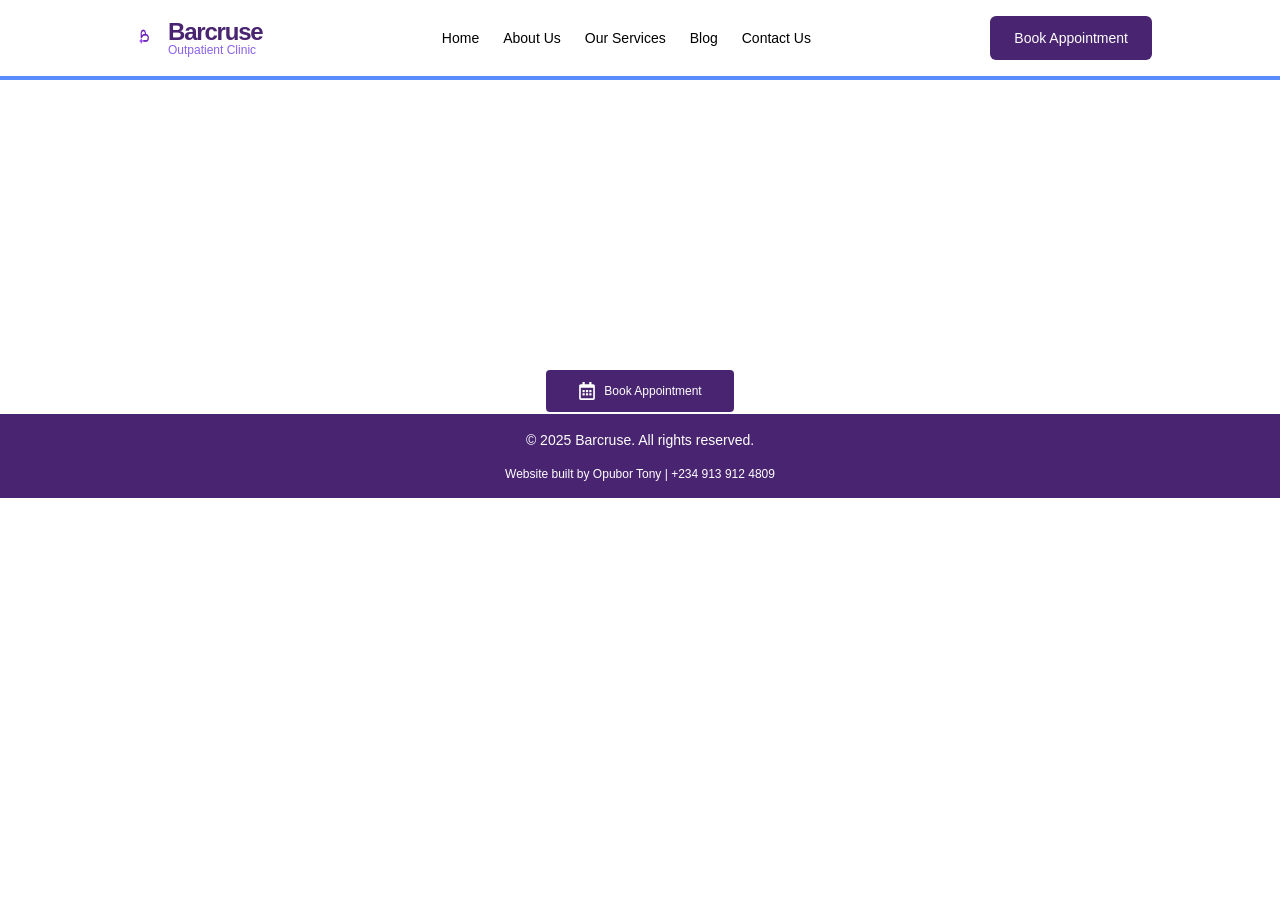
==== commit 1e42b048: "Fix mobile menu layout: proper drawer with CSS, clean hamburger, works on all pages" ====
--- a/about-us.html
+++ b/about-us.html
@@ -1,25 +1,74 @@
 <!DOCTYPE html><html lang="en">
 
 
-<head><meta charSet="utf-8"/><meta name="viewport" content="width=device-width, initial-scale=1"/><link rel="preload" href="_next/static/media/4cf2300e9c8272f7-s.p.woff2" as="font" crossorigin="" type="font/woff2"/><link rel="preload" href="_next/static/media/93f479601ee12b01-s.p.woff2" as="font" crossorigin="" type="font/woff2"/><link rel="stylesheet" href="_next/static/css/bb779c359523c91b.css" data-precedence="next"/><meta name="next-size-adjust" content=""/><title>Barcruse | Outpatient Clinic for Medical, Dental &amp; Eye Care in Abuja</title><meta name="description" content="Barcruse Outpatient Clinic, Abuja offers expert care in general consultation, eye tests, glasses prescriptions, dental treatments, HIV testing, blood work, malaria diagnosis, antenatal services, and a full dispensary for medications."/><meta name="keywords" content="Barcruse, Barcruse Clinic Abuja, Hospital, Eye Clinic Abuja, Glasses Prescription Abuja, Dental Clinic Abuja, Tooth Extraction, Dental Cleaning, HIV Test Abuja, Malaria Treatment, Antenatal Clinic, Blood Test Center Abuja, Vaccination Center, Blood Pressure Check, Medical Laboratory Abuja, Medication Dispensary, Health Checkup, Medical Consultation, Hospital Near Me, Clinics in Abuja"/><meta property="og:title" content="Barcruse | Outpatient Clinic for Medical, Dental &amp; Eye Care in Abuja"/><meta property="og:description" content="Located in Abuja, Barcruse Clinic offers trusted outpatient services including medical consultation, eye clinic, dental clinic, medical laboratory diagnostics, and a fully stocked dispensary, all delivered with a commitment to quality care and patient well-being."/><meta property="og:url" content="https://barcruseoutpatientclinic.com/"/><meta property="og:site_name" content="Barcruse Outpatient Clinic"/><meta property="og:locale" content="en_US"/><meta property="og:image" content="https://barcruseoutpatientclinic.com/pic57.png"/><meta property="og:image:width" content="1200"/><meta property="og:image:height" content="630"/><meta property="og:image:alt" content="Barcruse Clinic – Eye Tests, Dental Work, HIV &amp; Lab Testing in Abuja"/><meta property="og:type" content="website"/><meta name="twitter:card" content="summary_large_image"/><meta name="twitter:title" content="Barcruse | Outpatient Clinic for Medical, Dental &amp; Eye Care in Abuja"/><meta name="twitter:description" content="From glasses prescriptions to blood tests, Barcruse Clinic offers complete outpatient care, Abuja. Visit for medical consultation, dental care, HIV testing, malaria treatment &amp; more."/><meta name="twitter:image" content="https://barcruseoutpatientclinic.com/pic57.png"/><link rel="icon" href="favicon.ico" type="image/x-icon" sizes="16x16"/><link rel="icon" href="logo1.png"/></head><body class="__variable_188709 __variable_9a8899 antialiased"><!--$--><div class="overflow-hidden bg-white text-black"><div class="bg-white py-4 w-full flex justify-between items-center px-2 lg:px-12 xl:px-32 fixed left-0 right-0 top-0 z-50 border-b-4 border-blue"><a class="flex justify-start items-center gap-2" href="index.html"><img alt="logo" loading="lazy" width="3000" height="3000" decoding="async" data-nimg="1" class="w-8 h-8" style="color:transparent"  src="../logo1.png"/><div class="flex flex-col items-start"><span class="text-lg lg:text-2xl font-extrabold tracking-tighter text-darkblue leading-none">Barcruse</span><span class="text-blue leading-none text-sm">Outpatient Clinic</span></div></a><div class="flex lg:hidden cursor-pointer"><svg stroke="currentColor" fill="currentColor" stroke-width="0" viewBox="0 0 512 512" class="text-darkblue" height="1em" width="1em" xmlns="http://www.w3.org/2000/svg"><path d="M32 96v64h448V96H32zm0 128v64h448v-64H32zm0 128v64h448v-64H32z"></path></svg></div><div class="hidden cursor-pointer"><svg stroke="currentColor" fill="currentColor" stroke-width="0" viewBox="0 0 512 512" class="text-darkblue text-2xl" height="1em" width="1em" xmlns="http://www.w3.org/2000/svg"><path d="M405 136.798L375.202 107 256 226.202 136.798 107 107 136.798 226.202 256 107 375.202 136.798 405 256 285.798 375.202 405 405 375.202 285.798 256z"></path></svg></div><div class="hidden lg:flex flex items-center gap-6 bg-darkblue lg:bg-white w-full lg:w-auto fixed lg:static top-16 left-0 py-8 lg:py-0 text-white lg:text-black"><a class="text-sm hover:underline" href="index.html">Home</a><a class="text-sm hover:underline" href="index.html#about_us">About Us</a><a class="text-sm hover:underline" href="index.html#our_services">Our Services</a><a class="text-sm hover:underline" href="index.html#blog">Blog</a><a class="text-sm hover:underline" href="index.html#contact_us">Contact Us</a><div class="flex lg:hidden"><a class="bg-white px-6 py-3 text-darkblue rounded-md text-sm hover:bg-blue flex justify-center items-center gap-2" href="index.html#book_appointment"><svg stroke="currentColor" fill="currentColor" stroke-width="0" viewBox="0 0 448 512" class="text-lg" height="1em" width="1em" xmlns="http://www.w3.org/2000/svg"><path d="M148 288h-40c-6.6 0-12-5.4-12-12v-40c0-6.6 5.4-12 12-12h40c6.6 0 12 5.4 12 12v40c0 6.6-5.4 12-12 12zm108-12v-40c0-6.6-5.4-12-12-12h-40c-6.6 0-12 5.4-12 12v40c0 6.6 5.4 12 12 12h40c6.6 0 12-5.4 12-12zm96 0v-40c0-6.6-5.4-12-12-12h-40c-6.6 0-12 5.4-12 12v40c0 6.6 5.4 12 12 12h40c6.6 0 12-5.4 12-12zm-96 96v-40c0-6.6-5.4-12-12-12h-40c-6.6 0-12 5.4-12 12v40c0 6.6 5.4 12 12 12h40c6.6 0 12-5.4 12-12zm-96 0v-40c0-6.6-5.4-12-12-12h-40c-6.6 0-12 5.4-12 12v40c0 6.6 5.4 12 12 12h40c6.6 0 12-5.4 12-12zm192 0v-40c0-6.6-5.4-12-12-12h-40c-6.6 0-12 5.4-12 12v40c0 6.6 5.4 12 12 12h40c6.6 0 12-5.4 12-12zm96-260v352c0 26.5-21.5 48-48 48H48c-26.5 0-48-21.5-48-48V112c0-26.5 21.5-48 48-48h48V12c0-6.6 5.4-12 12-12h40c6.6 0 12 5.4 12 12v52h128V12c0-6.6 5.4-12 12-12h40c6.6 0 12 5.4 12 12v52h48c26.5 0 48 21.5 48 48zm-48 346V160H48v298c0 3.3 2.7 6 6 6h340c3.3 0 6-2.7 6-6z"></path></svg>Book Appointment</a></div></div><div class="hidden lg:flex"><a class="bg-darkblue px-6 py-3 text-white rounded-md text-sm hover:bg-blue flex justify-center items-center gap-2" href="index.html#book_appointment"><svg stroke="currentColor" fill="currentColor" stroke-width="0" viewBox="0 0 448 512" class="text-lg" height="1em" width="1em" xmlns="http://www.w3.org/2000/svg"><path d="M148 288h-40c-6.6 0-12-5.4-12-12v-40c0-6.6 5.4-12 12-12h40c6.6 0 12 5.4 12 12v40c0 6.6-5.4 12-12 12zm108-12v-40c0-6.6-5.4-12-12-12h-40c-6.6 0-12 5.4-12 12v40c0 6.6 5.4 12 12 12h40c6.6 0 12-5.4 12-12zm96 0v-40c0-6.6-5.4-12-12-12h-40c-6.6 0-12 5.4-12 12v40c0 6.6 5.4 12 12 12h40c6.6 0 12-5.4 12-12zm-96 96v-40c0-6.6-5.4-12-12-12h-40c-6.6 0-12 5.4-12 12v40c0 6.6 5.4 12 12 12h40c6.6 0 12-5.4 12-12zm-96 0v-40c0-6.6-5.4-12-12-12h-40c-6.6 0-12 5.4-12 12v40c0 6.6 5.4 12 12 12h40c6.6 0 12-5.4 12-12zm192 0v-40c0-6.6-5.4-12-12-12h-40c-6.6 0-12 5.4-12 12v40c0 6.6 5.4 12 12 12h40c6.6 0 12-5.4 12-12zm96-260v352c0 26.5-21.5 48-48 48H48c-26.5 0-48-21.5-48-48V112c0-26.5 21.5-48 48-48h48V12c0-6.6 5.4-12 12-12h40c6.6 0 12 5.4 12 12v52h128V12c0-6.6 5.4-12 12-12h40c6.6 0 12 5.4 12 12v52h48c26.5 0 48 21.5 48 48zm-48 346V160H48v298c0 3.3 2.7 6 6 6h340c3.3 0 6-2.7 6-6z"></path></svg>Book Appointment</a></div></div> <div class="pt-44"><!--$--><div><h1 class="text-darkblue text-xl lg:text-4xl font-extrabold text-center underline mb-8">About-us</h1><div id="about_us" class="px-2 lg:px-12 xl:px-32 pt-16 pb-8 flex flex-col lg:flex-row justify-between items-center gap-6 scroll-mt-20" data-aos="fade-up"><div class="relative bg-[url(&#x27;/pic38.jpg&#x27;)] bg-center bg-cover w-full lg:w-5/12 h-96 rounded-xl flex justify-center"></div><div class="w-full lg:w-7/12"><h1 class="uppercase border-l-2 border-l-black text-sm px-2">Our Vision</h1><p class="text-lg lg:text-2xl pt-4 font-bold tracking-tighter">Long-term aspiration</p><p class="pt-4 text-sm text-justify">To be a leading force in redefining outpatient healthcare, where compassionate, accessible, and innovative medical care empowers individuals to live healthier, fuller lives.</p><p class="pt-4 text-sm text-justify">We envision a future where quality healthcare is within reach for every community, driven by personalized attention, cutting-edge medical practices, and a deep commitment to patient well-being. Through continuous improvement and a human-centered approach, we aim to transform the outpatient experience and become a trusted partner in lifelong health</p></div></div><div id="about_us" class="px-2 lg:px-12 xl:px-32 pb-16 pt-8 flex flex-col lg:flex-row justify-between items-center gap-6 scroll-mt-20" data-aos="fade-up"><div class="w-full lg:w-7/12"><h1 class="uppercase border-l-2 border-l-black text-sm px-2">Our Mission</h1><p class="text-lg lg:text-2xl pt-4 font-bold tracking-tighter">Purpose &amp; Goals</p><p class="pt-4 text-sm text-justify">Our mission is clear and unwavering: to make high-quality outpatient healthcare accessible, compassionate, and patient-centered for all individuals, regardless of background or circumstance.</p><p class="pt-4 text-sm text-justify">We are committed to delivering expert medical care through innovative practices, personalized attention, and a seamless care experience that prioritizes dignity, comfort, and trust.</p><p class="pt-4 text-sm text-justify">By integrating medical excellence with empathy and forward-thinking solutions, we aim to remove barriers to care, promote wellness, and support healthier communities, one patient at a time</p></div><div class="relative bg-[url(&#x27;/pic40.jpg&#x27;)] bg-center bg-cover w-full lg:w-5/12 h-96 rounded-xl flex justify-center"></div></div><div id="about_us" class="px-2 lg:px-12 xl:px-32 pb-16 pt-8 bg-gray-50 flex flex-col lg:flex-row justify-between items-center gap-6 scroll-mt-20"><div class="relative bg-[url(&#x27;/pic41.jpg&#x27;)] bg-center bg-cover w-full lg:w-5/12 h-96 rounded-xl flex justify-center"></div><div class="w-full lg:w-7/12"><h1 class="uppercase border-l-2 border-l-black text-sm px-2">Our Foundation</h1><p class="text-lg lg:text-2xl pt-4 font-bold tracking-tighter">Built on care</p><p class="pt-4 text-sm text-justify">At Barcruse Outpatient Clinic, we are committed to redefining outpatient healthcare by providing accessible, compassionate, and high-quality medical services tailored to the needs of our community. Founded in 2025 and located in Abuja, Nigeria, Barcruse was established with a clear purpose: to bridge the gap in outpatient care and offer a welcoming, patient-first environment where every individual receives the attention and treatment they deserve. Our clinic brings together a team of skilled medical professionals, caregivers, and innovators who are passionate about delivering excellence in everyday healthcare. We believe that health should never be out of reach-and through empathy, efficiency, and continuous improvement, Barcruse aims to become a trusted pillar of wellness in the heart of the city and beyond.</p></div></div><div id="about_us" class="px-2 lg:px-12 xl:px-32 pb-16 pt-8 bg-gray-50 flex flex-col lg:flex-row justify-between items-center gap-6 scroll-mt-20"><div class="w-full lg:w-7/12"><h1 class="uppercase border-l-2 border-l-black text-sm px-2">Core Values</h1><p class="text-lg lg:text-2xl pt-4 font-bold tracking-tighter">Excellence Through Service</p><p class="pt-4 text-sm text-justify">At Barcruse Outpatient Clinic, four core values guide everything we do: Compassion, Accessibility, Excellence, and Trust. We treat every patient with empathy and respect. Our commitment to accessibility means we provide affordable, inclusive healthcare for all. We pursue excellence through high standards and continuous improvement.We build lasting trust through transparency.</p></div><div class="relative bg-[url(&#x27;/pic43.jpg&#x27;)] bg-center bg-cover w-full lg:w-5/12 h-96 rounded-xl flex justify-center"></div></div><div id="about_us" class="px-2 lg:px-12 xl:px-32 pb-16 pt-8 bg-gray-50 flex flex-col lg:flex-row justify-between items-center gap-6 scroll-mt-20"><div class="relative bg-[url(&#x27;/pic44.jpg&#x27;)] bg-center bg-cover w-full lg:w-5/12 h-96 rounded-xl flex justify-center"></div><div class="w-full lg:w-7/12"><h1 class="uppercase border-l-2 border-l-black text-sm px-2">Sustainability Pledge</h1><p class="text-lg lg:text-2xl pt-4 font-bold tracking-tighter">Caring for Health and Earth</p><p class="pt-4 text-sm text-justify">At Barcruse Outpatient Clinic, we are committed to promoting health in a way that sustains both people and the planet. We strive to integrate environmentally responsible practices, support community well-being, and operate with economic integrity. Reducing medical waste and conserving energy to collaborating with local partners, we aim to build a healthier, more sustainable future</p></div></div><div id="about_us" class="px-2 lg:px-12 xl:px-32 pb-16 pt-8 bg-gray-50 flex flex-col lg:flex-row justify-between items-center gap-6 scroll-mt-20"><div class="w-full lg:w-7/12"><h1 class="uppercase border-l-2 border-l-black text-sm px-2">Quality Assurance</h1><p class="text-lg lg:text-2xl pt-4 font-bold tracking-tighter">Committed to High Standards</p><p class="pt-4 text-sm text-justify">At Barcruse Outpatient Clinic, excellence in care is non-negotiable. Every procedure, service, and interaction is guided by strict medical standards, continuous evaluation, and patient feedback. We uphold rigorous quality assurance practices to ensure safe, reliable, and compassionate healthcare. From clinical protocols to customer service, we are dedicated to delivering a seamless and trustworthy patient experience, because your health deserves nothing less than the best.</p></div><div class="relative bg-[url(&#x27;/pic45.jpg&#x27;)] bg-center bg-cover w-full lg:w-5/12 h-96 rounded-xl flex justify-center"></div></div></div><!--/$--><div class="mt-16"><div class="py-16 px-2 lg:px-12 xl:px-36 bg-gray-900 grid grid-cols-1 lg:grid-cols-3 gap-8 lg:gap-0"><div><a class="flex justify-start items-center gap-2" href="index.html"><div><img alt="Logo" loading="lazy" width="4000" height="4000" decoding="async" data-nimg="1" class="w-8 lg:w-10 h-8 lg:h-10" style="color:transparent"  src="../logo1.png"/></div><div><h1 class="text-darkblue font-bold text-md lg:text-2xl tracking-tight">Barcruse</h1><h1 class="text-blue text-sm tracking-tight">Outpatient Clinic</h1></div></a><div class="text-white mt-8"><a target="blank" class="flex justify-start items-center gap-1 text-xs lg:text-sm pt-4" href="mailto:barcruseoutpatientclinic@gmail.com"><svg stroke="currentColor" fill="currentColor" stroke-width="0" viewBox="0 0 24 24" height="1em" width="1em" xmlns="http://www.w3.org/2000/svg"><path fill="none" d="M0 0h24v24H0V0z"></path><path d="M20 4H4c-1.1 0-1.99.9-1.99 2L2 18c0 1.1.9 2 2 2h16c1.1 0 2-.9 2-2V6c0-1.1-.9-2-2-2zm0 14H4V8l8 5 8-5v10zm-8-7L4 6h16l-8 5z"></path></svg>barcruseoutpatientclinic@gmail.com</a><a target="blank" class="flex justify-start items-center gap-1 text-xs lg:text-sm pt-4" href="tel:2347049088169"><svg stroke="currentColor" fill="currentColor" stroke-width="0" viewBox="0 0 24 24" height="1em" width="1em" xmlns="http://www.w3.org/2000/svg"><path d="M12.001 2C17.5238 2 22.001 6.47715 22.001 12C22.001 17.5228 17.5238 22 12.001 22C10.1671 22 8.44851 21.5064 6.97086 20.6447L2.00516 22L3.35712 17.0315C2.49494 15.5536 2.00098 13.8345 2.00098 12C2.00098 6.47715 6.47813 2 12.001 2ZM8.59339 7.30019L8.39232 7.30833C8.26293 7.31742 8.13607 7.34902 8.02057 7.40811C7.93392 7.45244 7.85348 7.51651 7.72709 7.63586C7.60774 7.74855 7.53857 7.84697 7.46569 7.94186C7.09599 8.4232 6.89729 9.01405 6.90098 9.62098C6.90299 10.1116 7.03043 10.5884 7.23169 11.0336C7.63982 11.9364 8.31288 12.8908 9.20194 13.7759C9.4155 13.9885 9.62473 14.2034 9.85034 14.402C10.9538 15.3736 12.2688 16.0742 13.6907 16.4482C13.6907 16.4482 14.2507 16.5342 14.2589 16.5347C14.4444 16.5447 14.6296 16.5313 14.8153 16.5218C15.1066 16.5068 15.391 16.428 15.6484 16.2909C15.8139 16.2028 15.8922 16.159 16.0311 16.0714C16.0311 16.0714 16.0737 16.0426 16.1559 15.9814C16.2909 15.8808 16.3743 15.81 16.4866 15.6934C16.5694 15.6074 16.6406 15.5058 16.6956 15.3913C16.7738 15.2281 16.8525 14.9166 16.8838 14.6579C16.9077 14.4603 16.9005 14.3523 16.8979 14.2854C16.8936 14.1778 16.8047 14.0671 16.7073 14.0201L16.1258 13.7587C16.1258 13.7587 15.2563 13.3803 14.7245 13.1377C14.6691 13.1124 14.6085 13.1007 14.5476 13.097C14.4142 13.0888 14.2647 13.1236 14.1696 13.2238C14.1646 13.2218 14.0984 13.279 13.3749 14.1555C13.335 14.2032 13.2415 14.3069 13.0798 14.2972C13.0554 14.2955 13.0311 14.292 13.0074 14.2858C12.9419 14.2685 12.8781 14.2457 12.8157 14.2193C12.692 14.1668 12.6486 14.1469 12.5641 14.1105C11.9868 13.8583 11.457 13.5209 10.9887 13.108C10.8631 12.9974 10.7463 12.8783 10.6259 12.7616C10.2057 12.3543 9.86169 11.9211 9.60577 11.4938C9.5918 11.4705 9.57027 11.4368 9.54708 11.3991C9.50521 11.331 9.45903 11.25 9.44455 11.1944C9.40738 11.0473 9.50599 10.9291 9.50599 10.9291C9.50599 10.9291 9.74939 10.663 9.86248 10.5183C9.97128 10.379 10.0652 10.2428 10.125 10.1457C10.2428 9.95633 10.2801 9.76062 10.2182 9.60963C9.93764 8.92565 9.64818 8.24536 9.34986 7.56894C9.29098 7.43545 9.11585 7.33846 8.95659 7.32007C8.90265 7.31384 8.84875 7.30758 8.79459 7.30402C8.66053 7.29748 8.5262 7.29892 8.39232 7.30833L8.59339 7.30019Z"></path></svg>2347049088169</a><a target="blank" class="flex justify-start items-center gap-1 text-xs lg:text-sm pt-4" href="tel:2347049088169"><svg stroke="currentColor" fill="currentColor" stroke-width="0" viewBox="0 0 512 512" height="1em" width="1em" xmlns="http://www.w3.org/2000/svg"><path fill="none" stroke-miterlimit="10" stroke-width="32" d="M451 374c-15.88-16-54.34-39.35-73-48.76-24.3-12.24-26.3-13.24-45.4.95-12.74 9.47-21.21 17.93-36.12 14.75s-47.31-21.11-75.68-49.39-47.34-61.62-50.53-76.48 5.41-23.23 14.79-36c13.22-18 12.22-21 .92-45.3-8.81-18.9-32.84-57-48.9-72.8C119.9 44 119.9 47 108.83 51.6A160.15 160.15 0 0 0 83 65.37C67 76 58.12 84.83 51.91 98.1s-9 44.38 23.07 102.64 54.57 88.05 101.14 134.49S258.5 406.64 310.85 436c64.76 36.27 89.6 29.2 102.91 23s22.18-15 32.83-31a159.09 159.09 0 0 0 13.8-25.8C465 391.17 468 391.17 451 374z"></path></svg>2347049088169</a><a target="blank" class="flex justify-start items-center gap-1 text-xs lg:text-sm pt-4" href="tel:2348162745083"><svg stroke="currentColor" fill="currentColor" stroke-width="0" viewBox="0 0 512 512" height="1em" width="1em" xmlns="http://www.w3.org/2000/svg"><path fill="none" stroke-miterlimit="10" stroke-width="32" d="M451 374c-15.88-16-54.34-39.35-73-48.76-24.3-12.24-26.3-13.24-45.4.95-12.74 9.47-21.21 17.93-36.12 14.75s-47.31-21.11-75.68-49.39-47.34-61.62-50.53-76.48 5.41-23.23 14.79-36c13.22-18 12.22-21 .92-45.3-8.81-18.9-32.84-57-48.9-72.8C119.9 44 119.9 47 108.83 51.6A160.15 160.15 0 0 0 83 65.37C67 76 58.12 84.83 51.91 98.1s-9 44.38 23.07 102.64 54.57 88.05 101.14 134.49S258.5 406.64 310.85 436c64.76 36.27 89.6 29.2 102.91 23s22.18-15 32.83-31a159.09 159.09 0 0 0 13.8-25.8C465 391.17 468 391.17 451 374z"></path></svg>2348162745083</a><p class="flex justify-start items-center gap-1 text-xs lg:text-sm pt-4"><svg stroke="currentColor" fill="currentColor" stroke-width="0" viewBox="0 0 512 512" height="1em" width="1em" xmlns="http://www.w3.org/2000/svg"><path fill="none" stroke-linecap="round" stroke-linejoin="round" stroke-width="32" d="M256 48c-79.5 0-144 61.39-144 137 0 87 96 224.87 131.25 272.49a15.77 15.77 0 0 0 25.5 0C304 409.89 400 272.07 400 185c0-75.61-64.5-137-144-137z"></path><circle cx="256" cy="192" r="48" fill="none" stroke-linecap="round" stroke-linejoin="round" stroke-width="32"></circle></svg>BLOCK 1, FLAT 1, OGUN STREET, GARKI AREA 2, ABUJA.</p><p class="flex justify-start items-center gap-1 text-xs lg:text-sm pt-4"><svg stroke="currentColor" fill="currentColor" stroke-width="0" viewBox="0 0 24 24" height="1em" width="1em" xmlns="http://www.w3.org/2000/svg"><g id="Clock_2"><g><path d="M12,21.933A9.933,9.933,0,1,1,21.933,12,9.944,9.944,0,0,1,12,21.933ZM12,3.067A8.933,8.933,0,1,0,20.933,12,8.943,8.943,0,0,0,12,3.067Z"></path><path d="M18,12.5H12a.429.429,0,0,1-.34-.14c-.01,0-.01-.01-.02-.02A.429.429,0,0,1,11.5,12V6a.5.5,0,0,1,1,0v5.5H18A.5.5,0,0,1,18,12.5Z"></path></g></g></svg>MON - SUN, 9am - 10pm</p></div></div><div class="text-white flex flex-col justify-start items-center"><h1 class="font-medium text-white underline underline-offset-2">USEFUL LINKS</h1><a class="text-xs lg:text-sm mt-4 hover:underline" href="index.html">Home</a><a class="text-xs lg:text-sm mt-4 hover:underline" href="index.html#about_us">About Us</a><a class="text-xs lg:text-sm mt-4 hover:underline" href="index.html#our_services">Our Services</a><a class="text-xs lg:text-sm mt-4 hover:underline" href="index.html#blog">Blog</a><a class="text-xs lg:text-sm mt-4 hover:underline" href="index.html#contact_us">Contact Us</a><a class="text-xs lg:text-sm mt-4 hover:underline" href="index.html#privacy_policy">Privacy Policy</a><a class="text-xs lg:text-sm mt-4 hover:underline" href="index.html#gdpr_policy">GDPR Policy</a></div><div class="text-white flex flex-col justify-start items-center"><h1 class="font-medium text-white underline underline-offset-2">SOCIALS</h1><div class="mt-4 flex justify-center items-center gap-4"><a target="blank" href="https://www.instagram.com/barcruseoutpatientclinic?igsh=N2ZkdGtnMmhuZnp3"><svg stroke="currentColor" fill="currentColor" stroke-width="0" viewBox="0 0 448 512" class="text-xl" height="1em" width="1em" xmlns="http://www.w3.org/2000/svg"><path d="M224,202.66A53.34,53.34,0,1,0,277.36,256,53.38,53.38,0,0,0,224,202.66Zm124.71-41a54,54,0,0,0-30.41-30.41c-21-8.29-71-6.43-94.3-6.43s-73.25-1.93-94.31,6.43a54,54,0,0,0-30.41,30.41c-8.28,21-6.43,71.05-6.43,94.33S91,329.26,99.32,350.33a54,54,0,0,0,30.41,30.41c21,8.29,71,6.43,94.31,6.43s73.24,1.93,94.3-6.43a54,54,0,0,0,30.41-30.41c8.35-21,6.43-71.05,6.43-94.33S357.1,182.74,348.75,161.67ZM224,338a82,82,0,1,1,82-82A81.9,81.9,0,0,1,224,338Zm85.38-148.3a19.14,19.14,0,1,1,19.13-19.14A19.1,19.1,0,0,1,309.42,189.74ZM400,32H48A48,48,0,0,0,0,80V432a48,48,0,0,0,48,48H400a48,48,0,0,0,48-48V80A48,48,0,0,0,400,32ZM382.88,322c-1.29,25.63-7.14,48.34-25.85,67s-41.4,24.63-67,25.85c-26.41,1.49-105.59,1.49-132,0-25.63-1.29-48.26-7.15-67-25.85s-24.63-41.42-25.85-67c-1.49-26.42-1.49-105.61,0-132,1.29-25.63,7.07-48.34,25.85-67s41.47-24.56,67-25.78c26.41-1.49,105.59-1.49,132,0,25.63,1.29,48.33,7.15,67,25.85s24.63,41.42,25.85,67.05C384.37,216.44,384.37,295.56,382.88,322Z"></path></svg></a><a target="blank" href="https://www.tiktok.com/@barcruseoutpatientclinic?_t=ZS-90iP6NBkbKy&amp;_r=1"><svg stroke="currentColor" fill="currentColor" stroke-width="0" viewBox="0 0 1024 1024" fill-rule="evenodd" class="text-xl" height="1em" width="1em" xmlns="http://www.w3.org/2000/svg"><path d="M800 112.962C800 50.575 749.425 0 687.038 0H112.962C50.575 0 0 50.575 0 112.962v574.076C0 749.426 50.575 800 112.962 800h574.076C749.425 800 800 749.426 800 687.038zM662.759 348.916c-51.615.577-99.71-15.027-141.938-43.927v202.874c0 90.166-61.72 167.62-148.996 187.848-119.068 27.165-219.864-58.954-232.577-161.835-13.294-102.884 52.322-193.051 152.892-213.281 19.651-4.045 49.209-4.045 64.458-.577v108.661c-4.692-1.153-9.086-2.31-13.709-2.888-39.304-6.937-77.371 12.715-92.977 48.55-15.605 35.838-5.16 77.451 26.629 101.73 26.586 20.806 56.085 23.694 86.14 9.822 30.057-13.291 46.21-37.567 49.676-70.512.578-4.622.546-9.826.546-15.028V110.206c0-10.981.086-10.502 11.068-10.502h86.12c6.36 0 8.673.915 9.25 8.433 4.621 67.047 55.526 124.147 120.838 132.818 6.937 1.155 14.369 1.613 22.58 2.19z" transform="translate(112 112)"></path></svg></a></div><div class="mt-8 flex justify-start gap-2 pt-2 lg:pt-0"><a class="bg-darkblue hover:bg-blue hover:text-white flex justify-center items-center gap-2 border-white border-2 rounded-md px-8 py-2 lg:py-3 text-xs text-white" href="index.html#book_appointment"><svg stroke="currentColor" fill="currentColor" stroke-width="0" viewBox="0 0 448 512" class="text-lg" height="1em" width="1em" xmlns="http://www.w3.org/2000/svg"><path d="M148 288h-40c-6.6 0-12-5.4-12-12v-40c0-6.6 5.4-12 12-12h40c6.6 0 12 5.4 12 12v40c0 6.6-5.4 12-12 12zm108-12v-40c0-6.6-5.4-12-12-12h-40c-6.6 0-12 5.4-12 12v40c0 6.6 5.4 12 12 12h40c6.6 0 12-5.4 12-12zm96 0v-40c0-6.6-5.4-12-12-12h-40c-6.6 0-12 5.4-12 12v40c0 6.6 5.4 12 12 12h40c6.6 0 12-5.4 12-12zm-96 96v-40c0-6.6-5.4-12-12-12h-40c-6.6 0-12 5.4-12 12v40c0 6.6 5.4 12 12 12h40c6.6 0 12-5.4 12-12zm-96 0v-40c0-6.6-5.4-12-12-12h-40c-6.6 0-12 5.4-12 12v40c0 6.6 5.4 12 12 12h40c6.6 0 12-5.4 12-12zm192 0v-40c0-6.6-5.4-12-12-12h-40c-6.6 0-12 5.4-12 12v40c0 6.6 5.4 12 12 12h40c6.6 0 12-5.4 12-12zm96-260v352c0 26.5-21.5 48-48 48H48c-26.5 0-48-21.5-48-48V112c0-26.5 21.5-48 48-48h48V12c0-6.6 5.4-12 12-12h40c6.6 0 12 5.4 12 12v52h128V12c0-6.6 5.4-12 12-12h40c6.6 0 12 5.4 12 12v52h48c26.5 0 48 21.5 48 48zm-48 346V160H48v298c0 3.3 2.7 6 6 6h340c3.3 0 6-2.7 6-6z"></path></svg>Book Appointment</a></div></div></div><div class="bg-darkblue py-4"><h1 class="text-white text-xs lg:text-sm text-center">© 2025 <!-- -->Barcruse<!-- -->. All rights reserved.</h1><p class="text-xs text-white text-center mt-4">Website built by Opubor Tony |<!-- --> <a target="blank" href="https://wa.me/+2349139124809">+234 913 912 4809</a></p></div></div></div></div><!--/$--><script>(self.__next_f=self.__next_f||[]).push([0])</script>
+<head><meta charSet="utf-8"/><meta name="viewport" content="width=device-width, initial-scale=1"/><link rel="preload" href="_next/static/media/4cf2300e9c8272f7-s.p.woff2" as="font" crossorigin="" type="font/woff2"/><link rel="preload" href="_next/static/media/93f479601ee12b01-s.p.woff2" as="font" crossorigin="" type="font/woff2"/><link rel="stylesheet" href="_next/static/css/bb779c359523c91b.css" data-precedence="next"/><meta name="next-size-adjust" content=""/><title>Barcruse | Outpatient Clinic for Medical, Dental &amp; Eye Care in Abuja</title><meta name="description" content="Barcruse Outpatient Clinic, Abuja offers expert care in general consultation, eye tests, glasses prescriptions, dental treatments, HIV testing, blood work, malaria diagnosis, antenatal services, and a full dispensary for medications."/><meta name="keywords" content="Barcruse, Barcruse Clinic Abuja, Hospital, Eye Clinic Abuja, Glasses Prescription Abuja, Dental Clinic Abuja, Tooth Extraction, Dental Cleaning, HIV Test Abuja, Malaria Treatment, Antenatal Clinic, Blood Test Center Abuja, Vaccination Center, Blood Pressure Check, Medical Laboratory Abuja, Medication Dispensary, Health Checkup, Medical Consultation, Hospital Near Me, Clinics in Abuja"/><meta property="og:title" content="Barcruse | Outpatient Clinic for Medical, Dental &amp; Eye Care in Abuja"/><meta property="og:description" content="Located in Abuja, Barcruse Clinic offers trusted outpatient services including medical consultation, eye clinic, dental clinic, medical laboratory diagnostics, and a fully stocked dispensary, all delivered with a commitment to quality care and patient well-being."/><meta property="og:url" content="https://barcruseoutpatientclinic.com/"/><meta property="og:site_name" content="Barcruse Outpatient Clinic"/><meta property="og:locale" content="en_US"/><meta property="og:image" content="https://barcruseoutpatientclinic.com/pic57.png"/><meta property="og:image:width" content="1200"/><meta property="og:image:height" content="630"/><meta property="og:image:alt" content="Barcruse Clinic – Eye Tests, Dental Work, HIV &amp; Lab Testing in Abuja"/><meta property="og:type" content="website"/><meta name="twitter:card" content="summary_large_image"/><meta name="twitter:title" content="Barcruse | Outpatient Clinic for Medical, Dental &amp; Eye Care in Abuja"/><meta name="twitter:description" content="From glasses prescriptions to blood tests, Barcruse Clinic offers complete outpatient care, Abuja. Visit for medical consultation, dental care, HIV testing, malaria treatment &amp; more."/><meta name="twitter:image" content="https://barcruseoutpatientclinic.com/pic57.png"/><link rel="icon" href="favicon.ico" type="image/x-icon" sizes="16x16"/><link rel="icon" href="logo1.png"/>
+    <style id="mobile-nav-css">
+      #main-nav { display:none; position:absolute; top:100%; left:0; right:0;
+                  flex-direction:column; background:#1B2A4A; color:#fff;
+                  z-index:40; box-shadow:0 8px 20px rgba(0,0,0,.25);
+                  padding:0.5rem 1.5rem 1rem; }
+      #main-nav.nav-open { display:flex; }
+      #main-nav a { display:block; padding:0.75rem 0; font-size:0.875rem;
+                    border-bottom:1px solid rgba(255,255,255,.12); color:#fff; }
+      #main-nav a:last-child { border-bottom:none; }
+      #main-nav .mobile-book-btn { margin-top:0.75rem; background:#fff;
+                                   color:#1B2A4A; padding:0.6rem 1.25rem;
+                                   border-radius:6px; font-weight:600;
+                                   font-size:0.875rem; display:inline-block; }
+      @media(min-width:1024px) {
+        #main-nav { display:flex !important; flex-direction:row; position:static;
+                    background:transparent; color:#000; box-shadow:none;
+                    padding:0; align-items:center; gap:1.5rem; }
+        #main-nav a { padding:0; border-bottom:none; color:inherit; width:auto; }
+        #main-nav .mobile-book-btn { display:none; }
+        #hamburger-btn { display:none !important; }
+      }
+    </style>
+</head><body class="__variable_188709 __variable_9a8899 antialiased"><!--$--><div class="overflow-hidden bg-white text-black"><div class="bg-white py-4 w-full flex justify-between items-center px-2 lg:px-12 xl:px-32 fixed left-0 right-0 top-0 z-50 border-b-4 border-blue" style="border-bottom-color:#5B8CFF;">
+                <a class="flex justify-start items-center gap-2" href="index.html">
+                    <img alt="logo" style="width:2rem;height:2rem;flex-shrink:0;" src="logo1.png" />
+                    <div class="flex flex-col items-start" style="line-height:1.1;">
+                        <span class="text-lg lg:text-2xl font-extrabold tracking-tighter text-darkblue" style="line-height:1;">Barcruse</span>
+                        <span class="text-blue" style="font-size:0.75rem;line-height:1;">Outpatient Clinic</span>
+                    </div>
+                </a>
+                <button id="hamburger-btn" style="display:flex;align-items:center;justify-content:center;padding:0.4rem;background:none;border:none;cursor:pointer;" aria-label="Open menu">
+                    <svg stroke="currentColor" fill="currentColor" stroke-width="0" viewBox="0 0 512 512" class="text-darkblue" style="width:1.75rem;height:1.75rem;" xmlns="http://www.w3.org/2000/svg">
+                        <path d="M32 96v64h448V96H32zm0 128v64h448v-64H32zm0 128v64h448v-64H32z"/>
+                    </svg>
+                </button>
+                <nav id="main-nav">
+                    <a href="index.html">Home</a>
+                    <a href="index.html#about_us">About Us</a>
+                    <a href="index.html#our_services">Our Services</a>
+                    <a href="index.html#blog">Blog</a>
+                    <a href="index.html#contact_us">Contact Us</a>
+                    <a class="mobile-book-btn" href="index.html#book_appointment">Book Appointment</a>
+                </nav>
+                <div class="hidden lg:flex">
+                    <a class="bg-darkblue px-6 py-3 text-white rounded-md text-sm hover:bg-blue flex justify-center items-center gap-2" href="index.html#book_appointment">Book Appointment</a>
+                </div>
+            </div><div class="text-white flex flex-col justify-start items-center"><h1 class="font-medium text-white underline underline-offset-2">USEFUL LINKS</h1><a class="text-xs lg:text-sm mt-4 hover:underline" href="index.html">Home</a><a class="text-xs lg:text-sm mt-4 hover:underline" href="index.html#about_us">About Us</a><a class="text-xs lg:text-sm mt-4 hover:underline" href="index.html#our_services">Our Services</a><a class="text-xs lg:text-sm mt-4 hover:underline" href="index.html#blog">Blog</a><a class="text-xs lg:text-sm mt-4 hover:underline" href="index.html#contact_us">Contact Us</a><a class="text-xs lg:text-sm mt-4 hover:underline" href="index.html#privacy_policy">Privacy Policy</a><a class="text-xs lg:text-sm mt-4 hover:underline" href="index.html#gdpr_policy">GDPR Policy</a></div><div class="text-white flex flex-col justify-start items-center"><h1 class="font-medium text-white underline underline-offset-2">SOCIALS</h1><div class="mt-4 flex justify-center items-center gap-4"><a target="blank" href="https://www.instagram.com/barcruseoutpatientclinic?igsh=N2ZkdGtnMmhuZnp3"><svg stroke="currentColor" fill="currentColor" stroke-width="0" viewBox="0 0 448 512" class="text-xl" height="1em" width="1em" xmlns="http://www.w3.org/2000/svg"><path d="M224,202.66A53.34,53.34,0,1,0,277.36,256,53.38,53.38,0,0,0,224,202.66Zm124.71-41a54,54,0,0,0-30.41-30.41c-21-8.29-71-6.43-94.3-6.43s-73.25-1.93-94.31,6.43a54,54,0,0,0-30.41,30.41c-8.28,21-6.43,71.05-6.43,94.33S91,329.26,99.32,350.33a54,54,0,0,0,30.41,30.41c21,8.29,71,6.43,94.31,6.43s73.24,1.93,94.3-6.43a54,54,0,0,0,30.41-30.41c8.35-21,6.43-71.05,6.43-94.33S357.1,182.74,348.75,161.67ZM224,338a82,82,0,1,1,82-82A81.9,81.9,0,0,1,224,338Zm85.38-148.3a19.14,19.14,0,1,1,19.13-19.14A19.1,19.1,0,0,1,309.42,189.74ZM400,32H48A48,48,0,0,0,0,80V432a48,48,0,0,0,48,48H400a48,48,0,0,0,48-48V80A48,48,0,0,0,400,32ZM382.88,322c-1.29,25.63-7.14,48.34-25.85,67s-41.4,24.63-67,25.85c-26.41,1.49-105.59,1.49-132,0-25.63-1.29-48.26-7.15-67-25.85s-24.63-41.42-25.85-67c-1.49-26.42-1.49-105.61,0-132,1.29-25.63,7.07-48.34,25.85-67s41.47-24.56,67-25.78c26.41-1.49,105.59-1.49,132,0,25.63,1.29,48.33,7.15,67,25.85s24.63,41.42,25.85,67.05C384.37,216.44,384.37,295.56,382.88,322Z"></path></svg></a><a target="blank" href="https://www.tiktok.com/@barcruseoutpatientclinic?_t=ZS-90iP6NBkbKy&amp;_r=1"><svg stroke="currentColor" fill="currentColor" stroke-width="0" viewBox="0 0 1024 1024" fill-rule="evenodd" class="text-xl" height="1em" width="1em" xmlns="http://www.w3.org/2000/svg"><path d="M800 112.962C800 50.575 749.425 0 687.038 0H112.962C50.575 0 0 50.575 0 112.962v574.076C0 749.426 50.575 800 112.962 800h574.076C749.425 800 800 749.426 800 687.038zM662.759 348.916c-51.615.577-99.71-15.027-141.938-43.927v202.874c0 90.166-61.72 167.62-148.996 187.848-119.068 27.165-219.864-58.954-232.577-161.835-13.294-102.884 52.322-193.051 152.892-213.281 19.651-4.045 49.209-4.045 64.458-.577v108.661c-4.692-1.153-9.086-2.31-13.709-2.888-39.304-6.937-77.371 12.715-92.977 48.55-15.605 35.838-5.16 77.451 26.629 101.73 26.586 20.806 56.085 23.694 86.14 9.822 30.057-13.291 46.21-37.567 49.676-70.512.578-4.622.546-9.826.546-15.028V110.206c0-10.981.086-10.502 11.068-10.502h86.12c6.36 0 8.673.915 9.25 8.433 4.621 67.047 55.526 124.147 120.838 132.818 6.937 1.155 14.369 1.613 22.58 2.19z" transform="translate(112 112)"></path></svg></a></div><div class="mt-8 flex justify-start gap-2 pt-2 lg:pt-0"><a class="bg-darkblue hover:bg-blue hover:text-white flex justify-center items-center gap-2 border-white border-2 rounded-md px-8 py-2 lg:py-3 text-xs text-white" href="index.html#book_appointment"><svg stroke="currentColor" fill="currentColor" stroke-width="0" viewBox="0 0 448 512" class="text-lg" height="1em" width="1em" xmlns="http://www.w3.org/2000/svg"><path d="M148 288h-40c-6.6 0-12-5.4-12-12v-40c0-6.6 5.4-12 12-12h40c6.6 0 12 5.4 12 12v40c0 6.6-5.4 12-12 12zm108-12v-40c0-6.6-5.4-12-12-12h-40c-6.6 0-12 5.4-12 12v40c0 6.6 5.4 12 12 12h40c6.6 0 12-5.4 12-12zm96 0v-40c0-6.6-5.4-12-12-12h-40c-6.6 0-12 5.4-12 12v40c0 6.6 5.4 12 12 12h40c6.6 0 12-5.4 12-12zm-96 96v-40c0-6.6-5.4-12-12-12h-40c-6.6 0-12 5.4-12 12v40c0 6.6 5.4 12 12 12h40c6.6 0 12-5.4 12-12zm-96 0v-40c0-6.6-5.4-12-12-12h-40c-6.6 0-12 5.4-12 12v40c0 6.6 5.4 12 12 12h40c6.6 0 12-5.4 12-12zm192 0v-40c0-6.6-5.4-12-12-12h-40c-6.6 0-12 5.4-12 12v40c0 6.6 5.4 12 12 12h40c6.6 0 12-5.4 12-12zm96-260v352c0 26.5-21.5 48-48 48H48c-26.5 0-48-21.5-48-48V112c0-26.5 21.5-48 48-48h48V12c0-6.6 5.4-12 12-12h40c6.6 0 12 5.4 12 12v52h128V12c0-6.6 5.4-12 12-12h40c6.6 0 12 5.4 12 12v52h48c26.5 0 48 21.5 48 48zm-48 346V160H48v298c0 3.3 2.7 6 6 6h340c3.3 0 6-2.7 6-6z"></path></svg>Book Appointment</a></div></div></div><div class="bg-darkblue py-4"><h1 class="text-white text-xs lg:text-sm text-center">© 2025 <!-- -->Barcruse<!-- -->. All rights reserved.</h1><p class="text-xs text-white text-center mt-4">Website built by Opubor Tony |<!-- --> <a target="blank" href="https://wa.me/+2349139124809">+234 913 912 4809</a></p></div></div></div></div><!--/$--><script>(self.__next_f=self.__next_f||[]).push([0])</script>
+
+
 <script>
 (function() {
-  var menuBtn = document.querySelector('.flex.lg\:hidden.cursor-pointer');
-  var closeBtn = document.querySelector('.hidden.cursor-pointer');
-  var nav = document.querySelector('.hidden.lg\:flex');
-  if (!menuBtn || !nav) return;
-  menuBtn.addEventListener('click', function() {
+  var btn = document.getElementById('hamburger-btn');
+  var nav = document.getElementById('main-nav');
+  if (!btn || !nav) return;
+  btn.addEventListener('click', function() {
     nav.classList.toggle('hidden');
-    if (menuBtn) menuBtn.classList.toggle('hidden');
-    if (closeBtn) closeBtn.classList.toggle('hidden');
   });
-  if (closeBtn) {
-    closeBtn.addEventListener('click', function() {
+  nav.querySelectorAll('a').forEach(function(link) {
+    link.addEventListener('click', function() {
+      if (window.innerWidth < 1024) nav.classList.add('hidden');
+    });
+  });
+  document.addEventListener('click', function(e) {
+    if (window.innerWidth < 1024 && !nav.contains(e.target) && !btn.contains(e.target)) {
       nav.classList.add('hidden');
-      if (menuBtn) menuBtn.classList.remove('hidden');
-      closeBtn.classList.add('hidden');
-    });
-  }
+    }
+  });
 })();
 </script>
 </body>
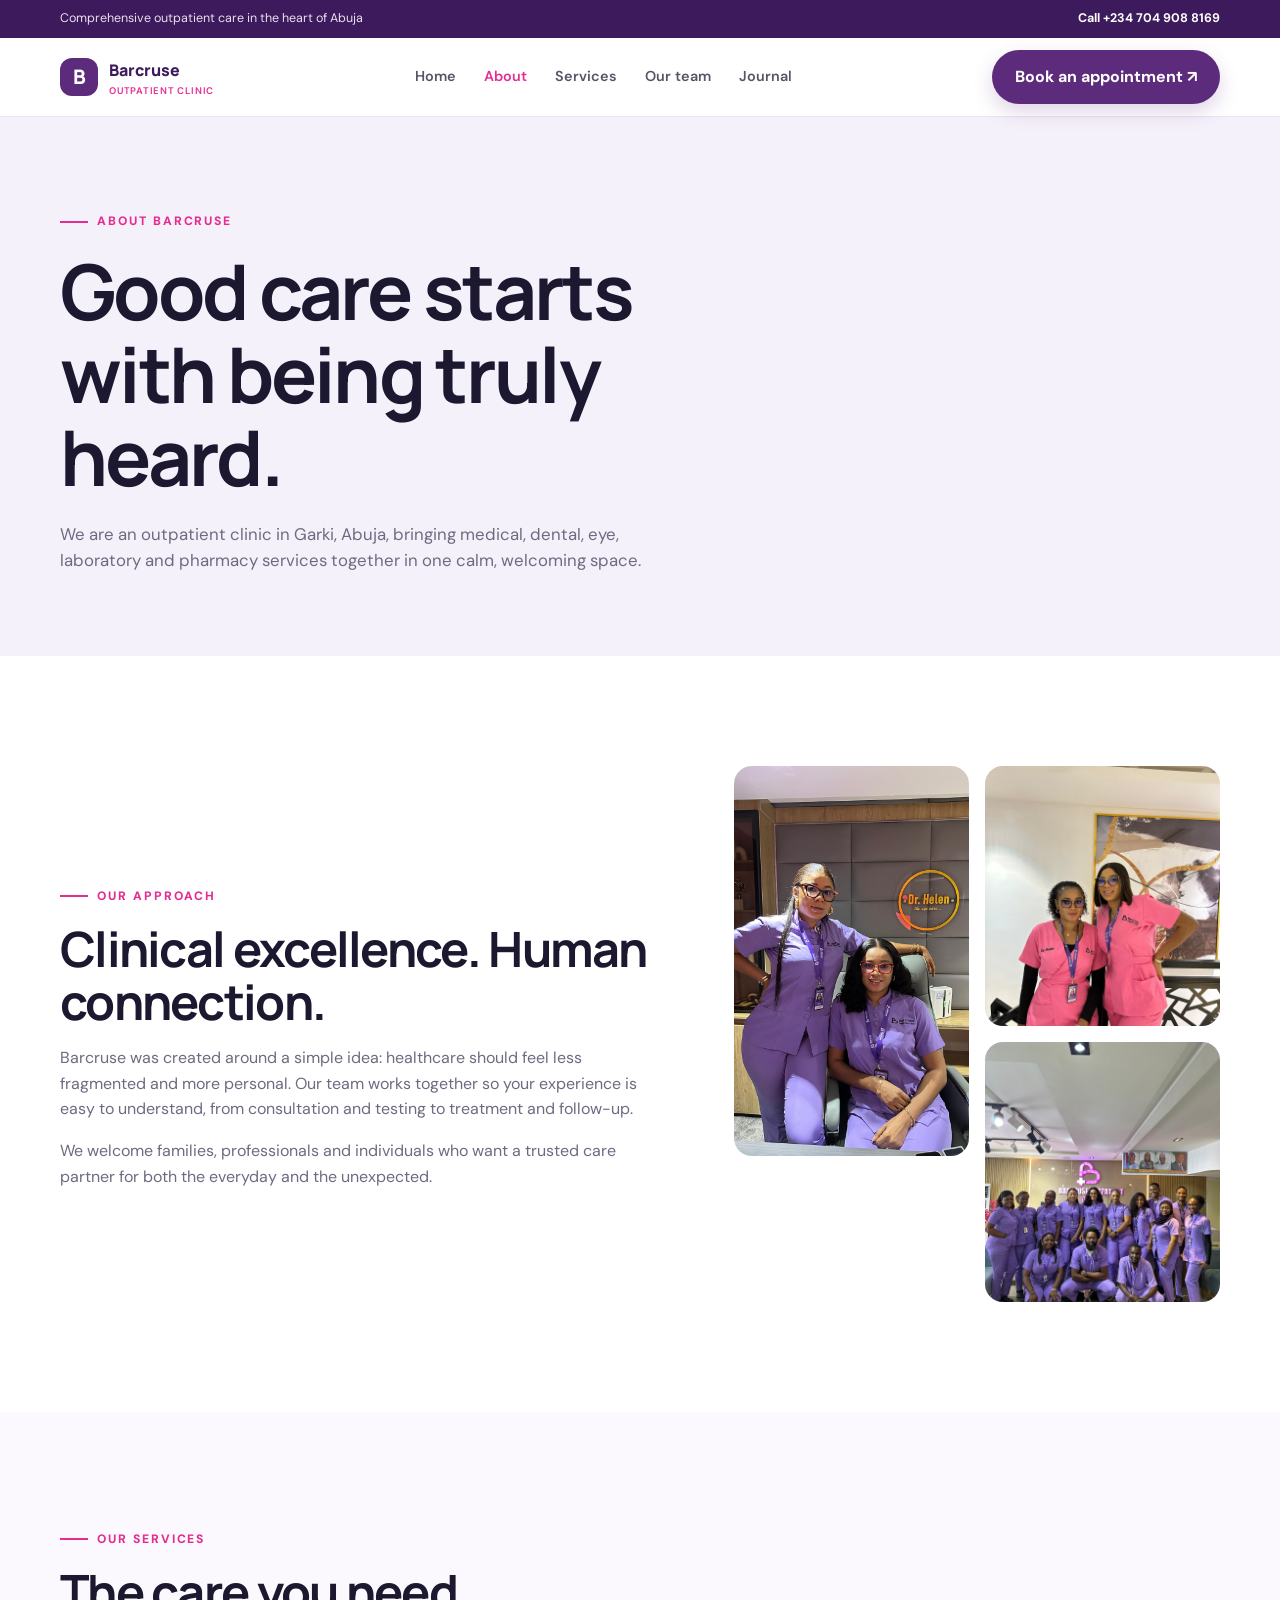
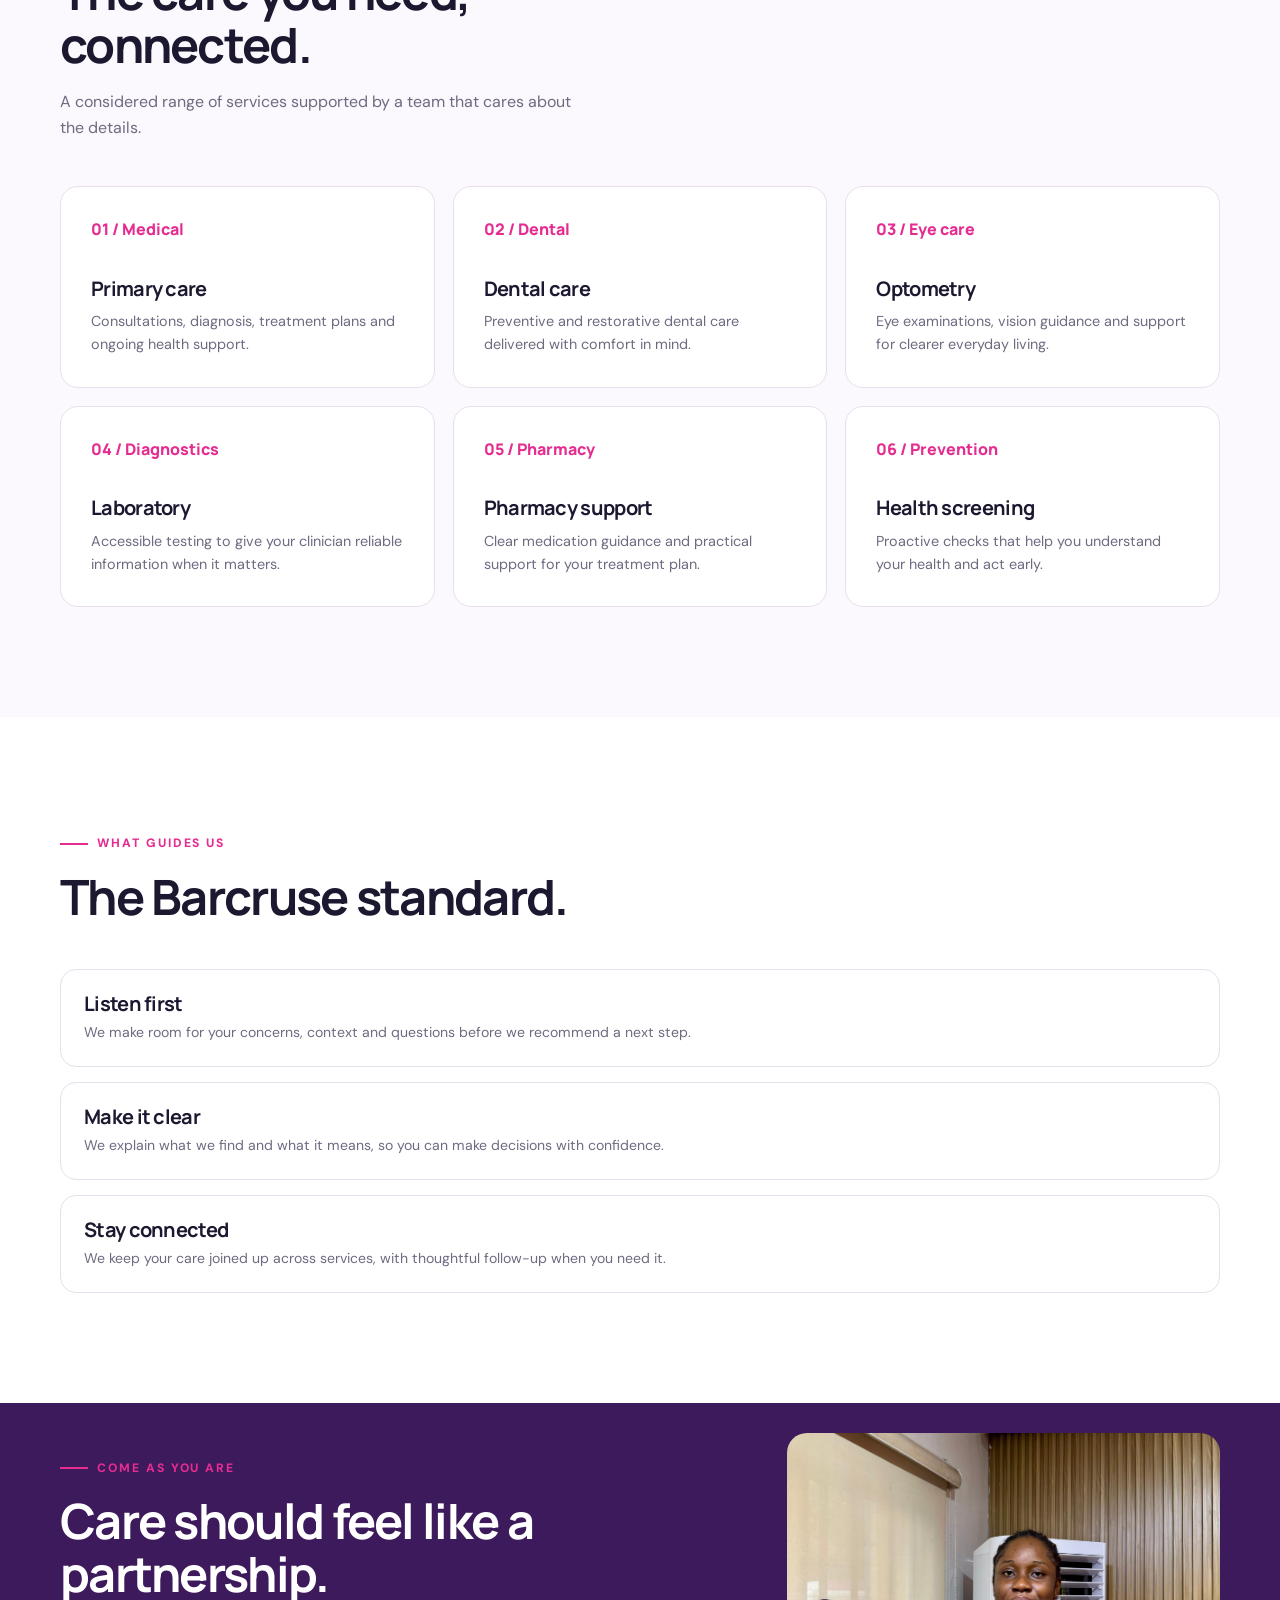
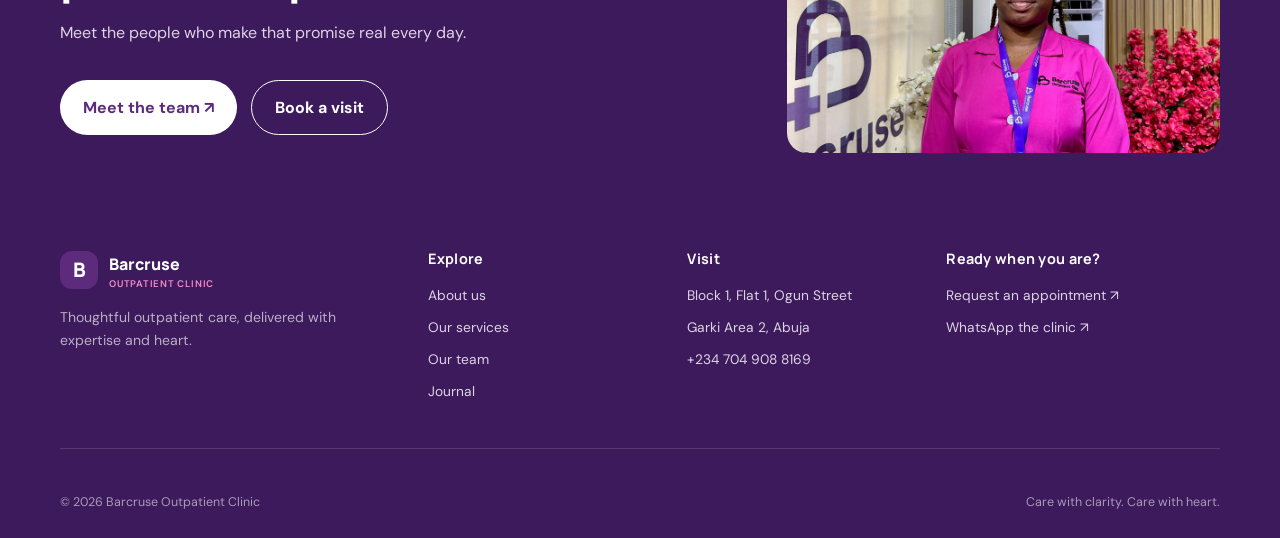
==== commit 6bc31e86: "Replace repo contents" ====
--- a/about-us.html
+++ b/about-us.html
@@ -1,76 +1,16 @@
-<!DOCTYPE html><html lang="en">
-
-
-<head><meta charSet="utf-8"/><meta name="viewport" content="width=device-width, initial-scale=1"/><link rel="preload" href="_next/static/media/4cf2300e9c8272f7-s.p.woff2" as="font" crossorigin="" type="font/woff2"/><link rel="preload" href="_next/static/media/93f479601ee12b01-s.p.woff2" as="font" crossorigin="" type="font/woff2"/><link rel="stylesheet" href="_next/static/css/bb779c359523c91b.css" data-precedence="next"/><meta name="next-size-adjust" content=""/><title>Barcruse | Outpatient Clinic for Medical, Dental &amp; Eye Care in Abuja</title><meta name="description" content="Barcruse Outpatient Clinic, Abuja offers expert care in general consultation, eye tests, glasses prescriptions, dental treatments, HIV testing, blood work, malaria diagnosis, antenatal services, and a full dispensary for medications."/><meta name="keywords" content="Barcruse, Barcruse Clinic Abuja, Hospital, Eye Clinic Abuja, Glasses Prescription Abuja, Dental Clinic Abuja, Tooth Extraction, Dental Cleaning, HIV Test Abuja, Malaria Treatment, Antenatal Clinic, Blood Test Center Abuja, Vaccination Center, Blood Pressure Check, Medical Laboratory Abuja, Medication Dispensary, Health Checkup, Medical Consultation, Hospital Near Me, Clinics in Abuja"/><meta property="og:title" content="Barcruse | Outpatient Clinic for Medical, Dental &amp; Eye Care in Abuja"/><meta property="og:description" content="Located in Abuja, Barcruse Clinic offers trusted outpatient services including medical consultation, eye clinic, dental clinic, medical laboratory diagnostics, and a fully stocked dispensary, all delivered with a commitment to quality care and patient well-being."/><meta property="og:url" content="https://barcruseoutpatientclinic.com/"/><meta property="og:site_name" content="Barcruse Outpatient Clinic"/><meta property="og:locale" content="en_US"/><meta property="og:image" content="https://barcruseoutpatientclinic.com/pic57.png"/><meta property="og:image:width" content="1200"/><meta property="og:image:height" content="630"/><meta property="og:image:alt" content="Barcruse Clinic – Eye Tests, Dental Work, HIV &amp; Lab Testing in Abuja"/><meta property="og:type" content="website"/><meta name="twitter:card" content="summary_large_image"/><meta name="twitter:title" content="Barcruse | Outpatient Clinic for Medical, Dental &amp; Eye Care in Abuja"/><meta name="twitter:description" content="From glasses prescriptions to blood tests, Barcruse Clinic offers complete outpatient care, Abuja. Visit for medical consultation, dental care, HIV testing, malaria treatment &amp; more."/><meta name="twitter:image" content="https://barcruseoutpatientclinic.com/pic57.png"/><link rel="icon" href="favicon.ico" type="image/x-icon" sizes="16x16"/><link rel="icon" href="logo1.png"/>
-    <style id="mobile-nav-css">
-      #main-nav { display:none; position:absolute; top:100%; left:0; right:0;
-                  flex-direction:column; background:#1B2A4A; color:#fff;
-                  z-index:40; box-shadow:0 8px 20px rgba(0,0,0,.25);
-                  padding:0.5rem 1.5rem 1rem; }
-      #main-nav.nav-open { display:flex; }
-      #main-nav a { display:block; padding:0.75rem 0; font-size:0.875rem;
-                    border-bottom:1px solid rgba(255,255,255,.12); color:#fff; }
-      #main-nav a:last-child { border-bottom:none; }
-      #main-nav .mobile-book-btn { margin-top:0.75rem; background:#fff;
-                                   color:#1B2A4A; padding:0.6rem 1.25rem;
-                                   border-radius:6px; font-weight:600;
-                                   font-size:0.875rem; display:inline-block; }
-      @media(min-width:1024px) {
-        #main-nav { display:flex !important; flex-direction:row; position:static;
-                    background:transparent; color:#000; box-shadow:none;
-                    padding:0; align-items:center; gap:1.5rem; }
-        #main-nav a { padding:0; border-bottom:none; color:inherit; width:auto; }
-        #main-nav .mobile-book-btn { display:none; }
-        #hamburger-btn { display:none !important; }
-      }
-    </style>
-</head><body class="__variable_188709 __variable_9a8899 antialiased"><!--$--><div class="overflow-hidden bg-white text-black"><div class="bg-white py-4 w-full flex justify-between items-center px-2 lg:px-12 xl:px-32 fixed left-0 right-0 top-0 z-50 border-b-4 border-blue" style="border-bottom-color:#5B8CFF;">
-                <a class="flex justify-start items-center gap-2" href="index.html">
-                    <img alt="logo" style="width:2rem;height:2rem;flex-shrink:0;" src="logo1.png" />
-                    <div class="flex flex-col items-start" style="line-height:1.1;">
-                        <span class="text-lg lg:text-2xl font-extrabold tracking-tighter text-darkblue" style="line-height:1;">Barcruse</span>
-                        <span class="text-blue" style="font-size:0.75rem;line-height:1;">Outpatient Clinic</span>
-                    </div>
-                </a>
-                <button id="hamburger-btn" style="display:flex;align-items:center;justify-content:center;padding:0.4rem;background:none;border:none;cursor:pointer;" aria-label="Open menu">
-                    <svg stroke="currentColor" fill="currentColor" stroke-width="0" viewBox="0 0 512 512" class="text-darkblue" style="width:1.75rem;height:1.75rem;" xmlns="http://www.w3.org/2000/svg">
-                        <path d="M32 96v64h448V96H32zm0 128v64h448v-64H32zm0 128v64h448v-64H32z"/>
-                    </svg>
-                </button>
-                <nav id="main-nav">
-                    <a href="index.html">Home</a>
-                    <a href="index.html#about_us">About Us</a>
-                    <a href="index.html#our_services">Our Services</a>
-                    <a href="index.html#blog">Blog</a>
-                    <a href="index.html#contact_us">Contact Us</a>
-                    <a class="mobile-book-btn" href="index.html#book_appointment">Book Appointment</a>
-                </nav>
-                <div class="hidden lg:flex">
-                    <a class="bg-darkblue px-6 py-3 text-white rounded-md text-sm hover:bg-blue flex justify-center items-center gap-2" href="index.html#book_appointment">Book Appointment</a>
-                </div>
-            </div><div class="text-white flex flex-col justify-start items-center"><h1 class="font-medium text-white underline underline-offset-2">USEFUL LINKS</h1><a class="text-xs lg:text-sm mt-4 hover:underline" href="index.html">Home</a><a class="text-xs lg:text-sm mt-4 hover:underline" href="index.html#about_us">About Us</a><a class="text-xs lg:text-sm mt-4 hover:underline" href="index.html#our_services">Our Services</a><a class="text-xs lg:text-sm mt-4 hover:underline" href="index.html#blog">Blog</a><a class="text-xs lg:text-sm mt-4 hover:underline" href="index.html#contact_us">Contact Us</a><a class="text-xs lg:text-sm mt-4 hover:underline" href="index.html#privacy_policy">Privacy Policy</a><a class="text-xs lg:text-sm mt-4 hover:underline" href="index.html#gdpr_policy">GDPR Policy</a></div><div class="text-white flex flex-col justify-start items-center"><h1 class="font-medium text-white underline underline-offset-2">SOCIALS</h1><div class="mt-4 flex justify-center items-center gap-4"><a target="blank" href="https://www.instagram.com/barcruseoutpatientclinic?igsh=N2ZkdGtnMmhuZnp3"><svg stroke="currentColor" fill="currentColor" stroke-width="0" viewBox="0 0 448 512" class="text-xl" height="1em" width="1em" xmlns="http://www.w3.org/2000/svg"><path d="M224,202.66A53.34,53.34,0,1,0,277.36,256,53.38,53.38,0,0,0,224,202.66Zm124.71-41a54,54,0,0,0-30.41-30.41c-21-8.29-71-6.43-94.3-6.43s-73.25-1.93-94.31,6.43a54,54,0,0,0-30.41,30.41c-8.28,21-6.43,71.05-6.43,94.33S91,329.26,99.32,350.33a54,54,0,0,0,30.41,30.41c21,8.29,71,6.43,94.31,6.43s73.24,1.93,94.3-6.43a54,54,0,0,0,30.41-30.41c8.35-21,6.43-71.05,6.43-94.33S357.1,182.74,348.75,161.67ZM224,338a82,82,0,1,1,82-82A81.9,81.9,0,0,1,224,338Zm85.38-148.3a19.14,19.14,0,1,1,19.13-19.14A19.1,19.1,0,0,1,309.42,189.74ZM400,32H48A48,48,0,0,0,0,80V432a48,48,0,0,0,48,48H400a48,48,0,0,0,48-48V80A48,48,0,0,0,400,32ZM382.88,322c-1.29,25.63-7.14,48.34-25.85,67s-41.4,24.63-67,25.85c-26.41,1.49-105.59,1.49-132,0-25.63-1.29-48.26-7.15-67-25.85s-24.63-41.42-25.85-67c-1.49-26.42-1.49-105.61,0-132,1.29-25.63,7.07-48.34,25.85-67s41.47-24.56,67-25.78c26.41-1.49,105.59-1.49,132,0,25.63,1.29,48.33,7.15,67,25.85s24.63,41.42,25.85,67.05C384.37,216.44,384.37,295.56,382.88,322Z"></path></svg></a><a target="blank" href="https://www.tiktok.com/@barcruseoutpatientclinic?_t=ZS-90iP6NBkbKy&amp;_r=1"><svg stroke="currentColor" fill="currentColor" stroke-width="0" viewBox="0 0 1024 1024" fill-rule="evenodd" class="text-xl" height="1em" width="1em" xmlns="http://www.w3.org/2000/svg"><path d="M800 112.962C800 50.575 749.425 0 687.038 0H112.962C50.575 0 0 50.575 0 112.962v574.076C0 749.426 50.575 800 112.962 800h574.076C749.425 800 800 749.426 800 687.038zM662.759 348.916c-51.615.577-99.71-15.027-141.938-43.927v202.874c0 90.166-61.72 167.62-148.996 187.848-119.068 27.165-219.864-58.954-232.577-161.835-13.294-102.884 52.322-193.051 152.892-213.281 19.651-4.045 49.209-4.045 64.458-.577v108.661c-4.692-1.153-9.086-2.31-13.709-2.888-39.304-6.937-77.371 12.715-92.977 48.55-15.605 35.838-5.16 77.451 26.629 101.73 26.586 20.806 56.085 23.694 86.14 9.822 30.057-13.291 46.21-37.567 49.676-70.512.578-4.622.546-9.826.546-15.028V110.206c0-10.981.086-10.502 11.068-10.502h86.12c6.36 0 8.673.915 9.25 8.433 4.621 67.047 55.526 124.147 120.838 132.818 6.937 1.155 14.369 1.613 22.58 2.19z" transform="translate(112 112)"></path></svg></a></div><div class="mt-8 flex justify-start gap-2 pt-2 lg:pt-0"><a class="bg-darkblue hover:bg-blue hover:text-white flex justify-center items-center gap-2 border-white border-2 rounded-md px-8 py-2 lg:py-3 text-xs text-white" href="index.html#book_appointment"><svg stroke="currentColor" fill="currentColor" stroke-width="0" viewBox="0 0 448 512" class="text-lg" height="1em" width="1em" xmlns="http://www.w3.org/2000/svg"><path d="M148 288h-40c-6.6 0-12-5.4-12-12v-40c0-6.6 5.4-12 12-12h40c6.6 0 12 5.4 12 12v40c0 6.6-5.4 12-12 12zm108-12v-40c0-6.6-5.4-12-12-12h-40c-6.6 0-12 5.4-12 12v40c0 6.6 5.4 12 12 12h40c6.6 0 12-5.4 12-12zm96 0v-40c0-6.6-5.4-12-12-12h-40c-6.6 0-12 5.4-12 12v40c0 6.6 5.4 12 12 12h40c6.6 0 12-5.4 12-12zm-96 96v-40c0-6.6-5.4-12-12-12h-40c-6.6 0-12 5.4-12 12v40c0 6.6 5.4 12 12 12h40c6.6 0 12-5.4 12-12zm-96 0v-40c0-6.6-5.4-12-12-12h-40c-6.6 0-12 5.4-12 12v40c0 6.6 5.4 12 12 12h40c6.6 0 12-5.4 12-12zm192 0v-40c0-6.6-5.4-12-12-12h-40c-6.6 0-12 5.4-12 12v40c0 6.6 5.4 12 12 12h40c6.6 0 12-5.4 12-12zm96-260v352c0 26.5-21.5 48-48 48H48c-26.5 0-48-21.5-48-48V112c0-26.5 21.5-48 48-48h48V12c0-6.6 5.4-12 12-12h40c6.6 0 12 5.4 12 12v52h128V12c0-6.6 5.4-12 12-12h40c6.6 0 12 5.4 12 12v52h48c26.5 0 48 21.5 48 48zm-48 346V160H48v298c0 3.3 2.7 6 6 6h340c3.3 0 6-2.7 6-6z"></path></svg>Book Appointment</a></div></div></div><div class="bg-darkblue py-4"><h1 class="text-white text-xs lg:text-sm text-center">© 2025 <!-- -->Barcruse<!-- -->. All rights reserved.</h1><p class="text-xs text-white text-center mt-4">Website built by Opubor Tony |<!-- --> <a target="blank" href="https://wa.me/+2349139124809">+234 913 912 4809</a></p></div></div></div></div><!--/$--><script>(self.__next_f=self.__next_f||[]).push([0])</script>
-
-
-<script>
-(function() {
-  var btn = document.getElementById('hamburger-btn');
-  var nav = document.getElementById('main-nav');
-  if (!btn || !nav) return;
-  btn.addEventListener('click', function() {
-    nav.classList.toggle('hidden');
-  });
-  nav.querySelectorAll('a').forEach(function(link) {
-    link.addEventListener('click', function() {
-      if (window.innerWidth < 1024) nav.classList.add('hidden');
-    });
-  });
-  document.addEventListener('click', function(e) {
-    if (window.innerWidth < 1024 && !nav.contains(e.target) && !btn.contains(e.target)) {
-      nav.classList.add('hidden');
-    }
-  });
-})();
-</script>
-</body>
-
-</html>+<!doctype html>
+<html lang="en">
+<head><meta charset="utf-8"><meta name="viewport" content="width=device-width, initial-scale=1"><title>About Barcruse | Care with clarity and heart</title><meta name="description" content="Learn about the people, principles and services behind Barcruse Outpatient Clinic in Abuja."><meta property="og:title" content="About Barcruse Outpatient Clinic"><meta property="og:type" content="website"><link rel="stylesheet" href="styles.css"></head>
+<body>
+  <div class="topbar"><div class="container"><span>Comprehensive outpatient care in the heart of Abuja</span><a href="tel:+2347049088169">Call +234 704 908 8169</a></div></div>
+  <header class="site-header"><div class="container nav"><a class="brand" href="index.html"><span class="brand-mark">B</span><span>Barcruse<small>Outpatient Clinic</small></span></a><button class="menu-toggle" aria-label="Open navigation" aria-expanded="false">☰</button><nav class="nav-links"><a href="index.html">Home</a><a href="about-us.html" aria-current="page">About</a><a href="#services">Services</a><a href="team.html">Our team</a><a href="index.html#journal">Journal</a></nav><button class="nav-cta" data-booking>Book an appointment ↗</button></div></header>
+  <main>
+    <section class="page-hero"><div class="container"><span class="eyebrow">About Barcruse</span><h1>Good care starts with being truly heard.</h1><p>We are an outpatient clinic in Garki, Abuja, bringing medical, dental, eye, laboratory and pharmacy services together in one calm, welcoming space.</p></div></section>
+    <section class="section"><div class="container story-grid"><div><span class="eyebrow">Our approach</span><h2>Clinical excellence. Human connection.</h2><p>Barcruse was created around a simple idea: healthcare should feel less fragmented and more personal. Our team works together so your experience is easy to understand, from consultation and testing to treatment and follow-up.</p><p>We welcome families, professionals and individuals who want a trusted care partner for both the everyday and the unexpected.</p></div><div class="image-grid"><img src="attached_assets/WhatsApp_Image_2026-08-12_at_11.36.23_AM_1786532005155.jpeg" alt="Barcruse clinic team member"><img src="attached_assets/WhatsApp_Image_2026-08-12_at_11.36.22_AM_1786532005156.jpeg" alt="Barcruse clinic team member"><img src="attached_assets/WhatsApp_Image_2026-08-12_at_11.36.22_AM_(1)_1786532005155.jpeg" alt="Barcruse clinic team member"></div></div></section>
+    <section class="section services" id="services"><div class="container"><div class="section-head"><div><span class="eyebrow">Our services</span><h2 style="margin-top:17px">The care you need, connected.</h2><p>A considered range of services supported by a team that cares about the details.</p></div></div><div class="service-grid"><article class="service-card"><span class="service-number">01 / Medical</span><h3>Primary care</h3><p>Consultations, diagnosis, treatment plans and ongoing health support.</p></article><article class="service-card"><span class="service-number">02 / Dental</span><h3>Dental care</h3><p>Preventive and restorative dental care delivered with comfort in mind.</p></article><article class="service-card"><span class="service-number">03 / Eye care</span><h3>Optometry</h3><p>Eye examinations, vision guidance and support for clearer everyday living.</p></article><article class="service-card"><span class="service-number">04 / Diagnostics</span><h3>Laboratory</h3><p>Accessible testing to give your clinician reliable information when it matters.</p></article><article class="service-card"><span class="service-number">05 / Pharmacy</span><h3>Pharmacy support</h3><p>Clear medication guidance and practical support for your treatment plan.</p></article><article class="service-card"><span class="service-number">06 / Prevention</span><h3>Health screening</h3><p>Proactive checks that help you understand your health and act early.</p></article></div></div></section>
+    <section class="section"><div class="container"><div class="section-head"><div><span class="eyebrow">What guides us</span><h2 style="margin-top:17px">The Barcruse standard.</h2></div></div><div class="values"><div class="value-card"><h3>Listen first</h3><p>We make room for your concerns, context and questions before we recommend a next step.</p></div><div class="value-card"><h3>Make it clear</h3><p>We explain what we find and what it means, so you can make decisions with confidence.</p></div><div class="value-card"><h3>Stay connected</h3><p>We keep your care joined up across services, with thoughtful follow-up when you need it.</p></div></div></div></section>
+    <section class="feature-banner"><div class="container"><div><span class="eyebrow">Come as you are</span><h2>Care should feel like a partnership.</h2><p>Meet the people who make that promise real every day.</p><div class="hero-actions"><a class="button light" href="team.html">Meet the team ↗</a><a class="button outline" style="color:#fff;border-color:#fff" href="index.html#booking">Book a visit</a></div></div><img class="feature-image" src="attached_assets/WhatsApp_Image_2026-08-12_at_11.36.27_AM_(1)_1786532005152.jpeg" alt="Barcruse team member"></div></section>
+  </main>
+  <footer class="site-footer"><div class="container footer-grid"><div><a class="brand" href="index.html"><span class="brand-mark">B</span><span>Barcruse<small>Outpatient Clinic</small></span></a><p>Thoughtful outpatient care, delivered with expertise and heart.</p></div><div><h3>Explore</h3><div class="footer-links"><a href="about-us.html">About us</a><a href="#services">Our services</a><a href="team.html">Our team</a><a href="index.html#journal">Journal</a></div></div><div><h3>Visit</h3><div class="footer-links"><span>Block 1, Flat 1, Ogun Street</span><span>Garki Area 2, Abuja</span><a href="tel:+2347049088169">+234 704 908 8169</a></div></div><div><h3>Ready when you are?</h3><div class="footer-links"><a href="index.html#booking">Request an appointment ↗</a><a href="https://wa.me/2347049088169">WhatsApp the clinic ↗</a></div></div></div><div class="container footer-bottom"><span>© <span data-year>2026</span> Barcruse Outpatient Clinic</span><span>Care with clarity. Care with heart.</span></div></footer>
+  <div class="modal" id="booking-modal"><div class="modal-card form-card"><button class="modal-close" data-close-modal>×</button><h3>Request an appointment</h3><p style="margin-bottom:20px">Share your details and the clinic team will call to confirm your visit.</p><form id="appointment-form-modal" onsubmit="return false"><div class="form-grid"><div class="field"><label>Full name *</label><input required name="name"></div><div class="field"><label>Phone number *</label><input required name="phone" type="tel"></div><div class="field"><label>Service *</label><select required name="service"><option value="">Select a service</option><option>Primary care</option><option>Dental care</option><option>Eye care</option><option>Laboratory</option></select></div><div class="field"><label>Preferred date *</label><input required name="date" type="date"></div></div><button class="button" type="submit">Send request ↗</button></form></div></div><script src="site.js"></script>
+</body></html>
--- a/styles.css
+++ b/styles.css
@@ -0,0 +1,242 @@
+@import url('https://fonts.googleapis.com/css2?family=DM+Sans:wght@400;500;600;700&family=Manrope:wght@500;600;700;800&display=swap');
+
+:root {
+  --ink: #1b1830;
+  --muted: #6f6a80;
+  --purple: #5d2b7c;
+  --purple-dark: #3c1a5b;
+  --pink: #e52c91;
+  --blush: #fff2f9;
+  --lilac: #f5f1fa;
+  --line: #e7dfeb;
+  --white: #fff;
+  --shadow: 0 22px 60px rgba(64, 28, 86, .12);
+  --radius: 22px;
+}
+
+* { box-sizing: border-box; }
+html { scroll-behavior: smooth; }
+body {
+  margin: 0;
+  color: var(--ink);
+  background: #fff;
+  font-family: "DM Sans", system-ui, sans-serif;
+  line-height: 1.6;
+}
+img { display: block; max-width: 100%; }
+a { color: inherit; text-decoration: none; }
+button, input, select, textarea { font: inherit; }
+button { cursor: pointer; }
+.container { width: min(1160px, calc(100% - 48px)); margin: 0 auto; }
+.eyebrow {
+  display: inline-flex;
+  align-items: center;
+  gap: 9px;
+  color: var(--pink);
+  font-size: .76rem;
+  font-weight: 800;
+  letter-spacing: .16em;
+  text-transform: uppercase;
+}
+.eyebrow::before { content: ""; width: 28px; height: 2px; background: var(--pink); }
+h1, h2, h3, h4 { font-family: "Manrope", sans-serif; line-height: 1.08; margin: 0; letter-spacing: -.035em; }
+h1 { font-size: clamp(2.65rem, 6vw, 5.2rem); }
+h2 { font-size: clamp(2rem, 3.8vw, 3.5rem); }
+h3 { font-size: 1.25rem; }
+p { margin: 0; color: var(--muted); }
+.section { padding: 110px 0; }
+.section-head { display: flex; align-items: end; justify-content: space-between; gap: 32px; margin-bottom: 46px; }
+.section-head > div { max-width: 640px; }
+.section-head p { max-width: 520px; margin-top: 18px; }
+
+.topbar { background: var(--purple-dark); color: #e9dff0; font-size: .78rem; }
+.topbar .container { display: flex; justify-content: space-between; gap: 18px; padding: 9px 0; }
+.topbar a { color: #fff; font-weight: 700; }
+.site-header {
+  position: sticky; top: 0; z-index: 20; background: rgba(255,255,255,.94);
+  border-bottom: 1px solid rgba(231,223,235,.8); backdrop-filter: blur(18px);
+}
+.nav { min-height: 78px; display: flex; align-items: center; justify-content: space-between; gap: 28px; }
+.brand { display: inline-flex; align-items: center; gap: 11px; font-family: Manrope, sans-serif; font-weight: 800; color: var(--purple-dark); }
+.brand-mark { display: grid; place-items: center; width: 38px; height: 38px; border-radius: 12px; background: var(--purple); color: #fff; font-size: 1.25rem; }
+.brand small { display: block; color: var(--pink); font: 600 .6rem/1 DM Sans, sans-serif; letter-spacing: .08em; text-transform: uppercase; margin-top: 2px; }
+.nav-links { display: flex; align-items: center; gap: 28px; color: #595366; font-weight: 600; font-size: .9rem; }
+.nav-links a { transition: color .2s ease; }
+.nav-links a:hover, .nav-links a[aria-current="page"] { color: var(--pink); }
+.nav-cta, .button { display: inline-flex; align-items: center; justify-content: center; gap: 9px; border: 0; border-radius: 999px; padding: 14px 23px; color: #fff; background: var(--purple); font-weight: 700; box-shadow: 0 8px 20px rgba(93,43,124,.2); transition: transform .2s, background .2s, box-shadow .2s; }
+.nav-cta:hover, .button:hover { transform: translateY(-2px); background: var(--pink); box-shadow: 0 12px 24px rgba(229,44,145,.25); }
+.button.light { color: var(--purple); background: #fff; box-shadow: none; }
+.button.outline { color: var(--purple); background: transparent; border: 1px solid var(--purple); box-shadow: none; }
+.button.outline:hover { color: #fff; }
+.menu-toggle { display: none; border: 0; background: transparent; color: var(--purple); font-size: 1.55rem; }
+
+.hero { position: relative; overflow: hidden; padding: 86px 0 96px; background: var(--lilac); }
+.hero::after { content: ""; position: absolute; width: 520px; height: 520px; border-radius: 50%; background: rgba(229,44,145,.11); right: -170px; top: -180px; }
+.hero-grid { position: relative; z-index: 1; display: grid; grid-template-columns: 1fr 1fr; align-items: center; gap: 75px; }
+.hero h1 { max-width: 640px; margin: 19px 0 24px; }
+.hero h1 em { color: var(--pink); font-style: normal; }
+.hero-copy { max-width: 540px; font-size: 1.1rem; }
+.hero-actions { display: flex; flex-wrap: wrap; gap: 14px; margin-top: 34px; }
+.hero-note { display: flex; align-items: center; gap: 12px; margin-top: 32px; color: var(--muted); font-size: .88rem; }
+.status-dot { width: 9px; height: 9px; border-radius: 50%; background: #31b87e; box-shadow: 0 0 0 5px rgba(49,184,126,.13); }
+.hero-visual { position: relative; min-height: 510px; }
+.hero-photo { width: 78%; height: 510px; margin-left: auto; object-fit: cover; object-position: center; border-radius: 180px 180px 24px 24px; box-shadow: var(--shadow); }
+.hero-badge { position: absolute; left: 0; bottom: 38px; width: 190px; padding: 22px; border-radius: 18px; background: #fff; box-shadow: var(--shadow); }
+.hero-badge strong { display: block; color: var(--purple); font: 800 2rem/1 Manrope; }
+.hero-badge span { color: var(--muted); font-size: .76rem; }
+
+.trust-strip { background: var(--purple); color: #fff; }
+.trust-grid { display: grid; grid-template-columns: repeat(3, 1fr); gap: 30px; padding: 25px 0; }
+.trust-item { display: flex; align-items: center; gap: 13px; font-size: .92rem; }
+.trust-icon { width: 34px; height: 34px; display: grid; place-items: center; border: 1px solid rgba(255,255,255,.3); border-radius: 50%; }
+
+.intro-grid { display: grid; grid-template-columns: .88fr 1.12fr; gap: 86px; align-items: center; }
+.photo-stack { position: relative; padding: 0 45px 45px 0; }
+.photo-stack::after { content: ""; position: absolute; z-index: -1; right: 0; bottom: 0; width: 75%; height: 78%; border-radius: 24px; background: var(--pink); opacity: .13; }
+.photo-stack img { width: 100%; height: 490px; border-radius: 22px; object-fit: cover; object-position: center; }
+.floating-card { position: absolute; right: 0; bottom: 9px; display: flex; align-items: center; gap: 11px; width: 190px; padding: 15px; border-radius: 15px; color: #fff; background: var(--purple); font-size: .8rem; box-shadow: var(--shadow); }
+.floating-card strong { display: block; font-size: 1.2rem; }
+.intro-copy h2 { margin: 17px 0 20px; }
+.check-list { display: grid; gap: 14px; margin: 28px 0 34px; padding: 0; list-style: none; }
+.check-list li { display: flex; gap: 12px; align-items: start; color: #4f4a5e; }
+.check-list li::before { content: "✓"; flex: 0 0 auto; display: grid; place-items: center; width: 21px; height: 21px; color: #fff; background: var(--pink); border-radius: 50%; font-size: .72rem; font-weight: 800; margin-top: 3px; }
+
+.services { background: #fbf9fd; }
+.service-grid { display: grid; grid-template-columns: repeat(3, 1fr); gap: 18px; }
+.service-card { padding: 30px; border: 1px solid var(--line); border-radius: 18px; background: #fff; transition: transform .25s, box-shadow .25s; }
+.service-card:hover { transform: translateY(-5px); box-shadow: var(--shadow); }
+.service-number { color: var(--pink); font: 800 1rem Manrope; }
+.service-card h3 { margin: 35px 0 11px; }
+.service-card p { font-size: .9rem; }
+.service-link { display: inline-flex; margin-top: 25px; color: var(--purple); font-weight: 700; font-size: .85rem; }
+
+.feature-banner { position: relative; overflow: hidden; color: #fff; background: var(--purple-dark); }
+.feature-banner::before { content: ""; position: absolute; inset: 0; background: linear-gradient(90deg, rgba(60,26,91,.97), rgba(60,26,91,.7)); }
+.feature-banner .container { position: relative; z-index: 1; display: grid; grid-template-columns: 1fr .65fr; gap: 60px; align-items: center; min-height: 380px; }
+.feature-banner h2 { max-width: 650px; margin: 17px 0 20px; }
+.feature-banner p { max-width: 590px; color: #ded3e5; }
+.feature-image { width: 100%; height: 320px; object-fit: cover; border-radius: 20px; }
+
+.team-preview { display: grid; grid-template-columns: repeat(4, 1fr); gap: 18px; }
+.person-card { min-width: 0; }
+.person-photo { height: 315px; width: 100%; object-fit: cover; object-position: center top; border-radius: 18px; background: var(--lilac); }
+.person-card h3 { margin-top: 16px; font-size: 1.05rem; }
+.person-card p { margin-top: 4px; color: var(--pink); font-size: .78rem; font-weight: 700; }
+.view-all { color: var(--purple); font-weight: 700; }
+
+.booking-section { background: var(--blush); }
+.booking-grid { display: grid; grid-template-columns: .78fr 1.22fr; gap: 70px; align-items: start; }
+.booking-copy h2 { margin: 17px 0; }
+.booking-copy > p { max-width: 430px; }
+.contact-list { display: grid; gap: 17px; margin-top: 35px; }
+.contact-list a, .contact-list div { display: flex; align-items: start; gap: 12px; color: #51485d; font-size: .9rem; }
+.contact-list b { color: var(--purple); }
+.form-card { padding: 34px; border-radius: 24px; background: #fff; box-shadow: var(--shadow); }
+.form-card h3 { margin-bottom: 24px; font-size: 1.45rem; }
+.form-grid { display: grid; grid-template-columns: 1fr 1fr; gap: 16px; }
+.field { display: grid; gap: 7px; }
+.field.full { grid-column: 1 / -1; }
+.field label { color: #5c5368; font-size: .78rem; font-weight: 700; }
+.field input, .field select, .field textarea { width: 100%; border: 1px solid var(--line); border-radius: 10px; padding: 12px 13px; color: var(--ink); background: #fff; outline: 0; }
+.field textarea { resize: vertical; min-height: 94px; }
+.field input:focus, .field select:focus, .field textarea:focus { border-color: var(--pink); box-shadow: 0 0 0 3px rgba(229,44,145,.1); }
+.form-card .button { margin-top: 21px; width: 100%; }
+.form-message { display: none; margin-top: 15px; padding: 13px; border-radius: 10px; color: #176b49; background: #e9f9f1; font-size: .88rem; }
+.form-message.show { display: block; }
+
+.page-hero { padding: 88px 0 82px; background: var(--lilac); }
+.page-hero h1 { max-width: 730px; margin-top: 18px; }
+.page-hero p { max-width: 630px; margin-top: 22px; font-size: 1.05rem; }
+.story-grid { display: grid; grid-template-columns: 1.1fr .9fr; gap: 80px; align-items: center; }
+.story-grid h2 { margin: 17px 0; }
+.story-grid p + p { margin-top: 16px; }
+.values { display: grid; gap: 15px; }
+.value-card { padding: 23px; border: 1px solid var(--line); border-radius: 16px; background: #fff; }
+.value-card h3 { margin-bottom: 6px; }
+.value-card p { font-size: .88rem; }
+.image-grid { display: grid; grid-template-columns: 1fr 1fr; gap: 16px; }
+.image-grid img { height: 260px; width: 100%; object-fit: cover; border-radius: 18px; }
+.image-grid img:first-child { height: 390px; grid-row: span 2; }
+
+.team-hero { background: var(--purple-dark); color: #fff; }
+.team-hero p { color: #ddd1e7; }
+.team-page-grid { display: grid; grid-template-columns: repeat(4, 1fr); gap: 28px 18px; }
+.team-page-grid .person-photo { height: 370px; }
+.team-intro { display: grid; grid-template-columns: 1fr .85fr; gap: 60px; align-items: end; }
+.team-intro p { max-width: 530px; }
+
+.article { max-width: 820px; margin: 0 auto; }
+.article h1 { font-size: clamp(2.5rem, 5vw, 4.5rem); margin: 18px 0; }
+.article-meta { color: var(--pink); font-size: .83rem; font-weight: 700; }
+.article-image { width: 100%; height: 440px; margin: 36px 0; object-fit: cover; border-radius: 22px; }
+.article-body { font-size: 1.05rem; }
+.article-body h2 { font-size: 2rem; margin: 38px 0 12px; }
+.article-body p + p { margin-top: 18px; }
+.article-body ul { color: var(--muted); padding-left: 22px; }
+
+.site-footer { padding: 68px 0 25px; color: #ded3e5; background: var(--purple-dark); }
+.footer-grid { display: grid; grid-template-columns: 1.2fr .8fr .8fr 1fr; gap: 40px; }
+.site-footer .brand { color: #fff; }
+.site-footer .brand small { color: #f58bc7; }
+.site-footer p { max-width: 280px; margin-top: 17px; color: #bbaec7; font-size: .88rem; }
+.site-footer h3 { margin-bottom: 17px; color: #fff; font-size: .9rem; letter-spacing: .02em; }
+.footer-links { display: grid; gap: 10px; font-size: .86rem; }
+.footer-links a:hover { color: #fff; }
+.footer-bottom { display: flex; justify-content: space-between; gap: 18px; padding-top: 44px; margin-top: 46px; border-top: 1px solid rgba(255,255,255,.14); color: #a99ab8; font-size: .78rem; }
+
+.modal { display: none; position: fixed; inset: 0; z-index: 50; place-items: center; padding: 20px; background: rgba(28,17,38,.7); }
+.modal.open { display: grid; }
+.modal-card { width: min(650px, 100%); max-height: calc(100vh - 40px); overflow-y: auto; position: relative; }
+.modal-close { position: absolute; top: 20px; right: 22px; width: 34px; height: 34px; border: 0; border-radius: 50%; color: var(--purple); background: var(--lilac); font-size: 1.2rem; }
+body.modal-open { overflow: hidden; }
+
+@media (max-width: 900px) {
+  .nav-links { gap: 15px; }
+  .nav-cta { padding: 11px 15px; font-size: .82rem; }
+  .hero-grid, .intro-grid, .booking-grid, .story-grid, .feature-banner .container, .team-intro { grid-template-columns: 1fr; gap: 45px; }
+  .hero { padding-top: 65px; }
+  .hero-visual { min-height: auto; }
+  .hero-photo { width: 82%; height: 420px; }
+  .intro-grid .photo-stack { max-width: 540px; }
+  .service-grid { grid-template-columns: repeat(2, 1fr); }
+  .team-preview, .team-page-grid { grid-template-columns: repeat(2, 1fr); }
+  .feature-banner { padding: 75px 0; }
+  .feature-banner .container { min-height: 0; }
+  .footer-grid { grid-template-columns: 1fr 1fr; }
+}
+@media (max-width: 650px) {
+  .container { width: min(100% - 32px, 560px); }
+  .topbar .container { display: block; text-align: center; }
+  .topbar .container span { display: none; }
+  .nav { min-height: 70px; }
+  .menu-toggle { display: block; }
+  .nav-links { display: none; position: absolute; top: 70px; left: 0; right: 0; padding: 18px 16px 23px; flex-direction: column; align-items: stretch; gap: 0; background: #fff; box-shadow: 0 16px 25px rgba(49,26,61,.09); }
+  .nav-links.open { display: flex; }
+  .nav-links a { padding: 11px 0; border-bottom: 1px solid var(--line); }
+  .nav-cta { display: none; }
+  .section { padding: 75px 0; }
+  .section-head { display: block; margin-bottom: 32px; }
+  .section-head .view-all { display: inline-block; margin-top: 17px; }
+  .hero { padding: 55px 0 65px; }
+  .hero h1 { font-size: 3rem; }
+  .hero-photo { width: 88%; height: 360px; }
+  .hero-badge { width: 160px; padding: 16px; bottom: 20px; }
+  .trust-grid { grid-template-columns: 1fr; gap: 12px; }
+  .service-grid, .team-preview, .team-page-grid { grid-template-columns: 1fr 1fr; gap: 14px; }
+  .service-card { padding: 20px; }
+  .service-card h3 { margin-top: 23px; font-size: 1rem; }
+  .person-photo, .team-page-grid .person-photo { height: 230px; }
+  .person-card h3 { font-size: .92rem; }
+  .photo-stack { padding-right: 25px; padding-bottom: 28px; }
+  .photo-stack img { height: 370px; }
+  .form-grid { grid-template-columns: 1fr; }
+  .field.full { grid-column: auto; }
+  .form-card { padding: 23px; }
+  .image-grid { gap: 9px; }
+  .image-grid img, .image-grid img:first-child { height: 210px; }
+  .footer-grid { grid-template-columns: 1fr 1fr; gap: 30px 20px; }
+  .footer-grid > :first-child { grid-column: 1 / -1; }
+  .footer-bottom { display: block; }
+  .footer-bottom span { display: block; margin-top: 7px; }
+  .article-image { height: 280px; }
+}
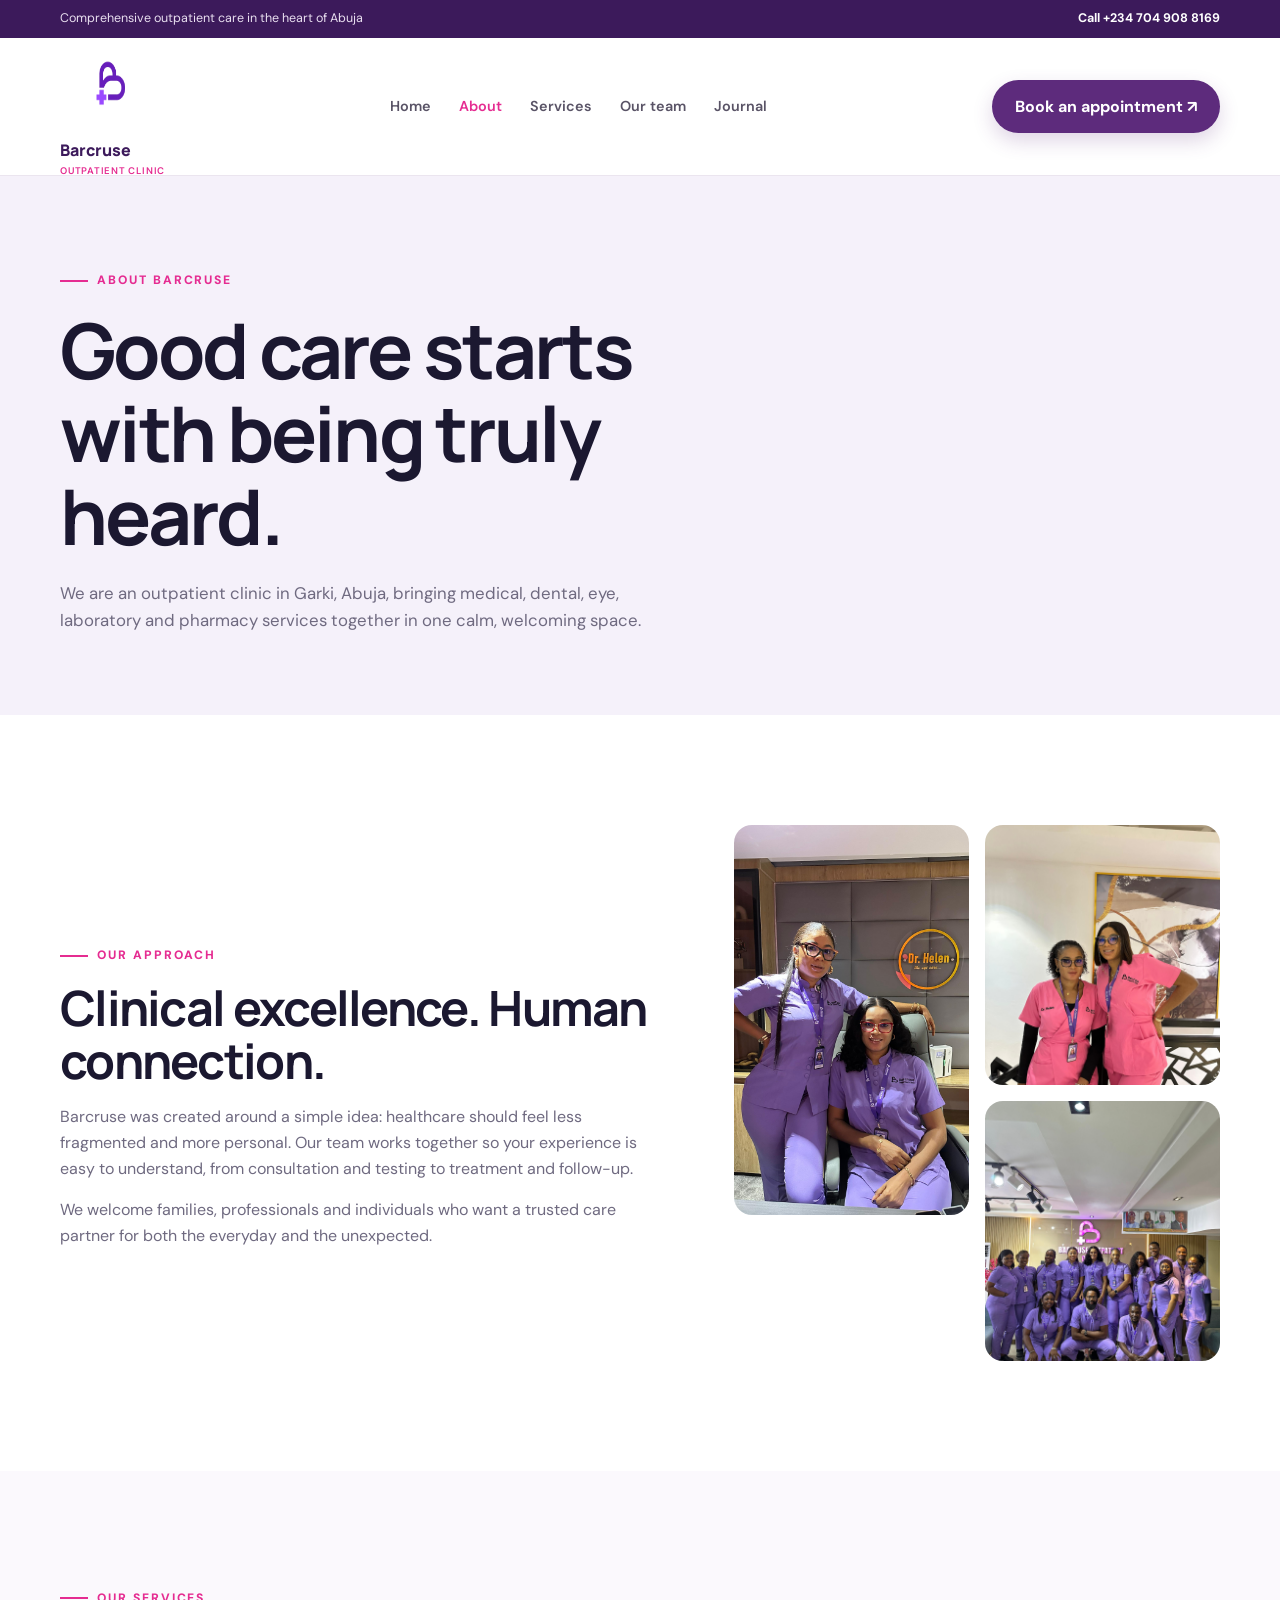
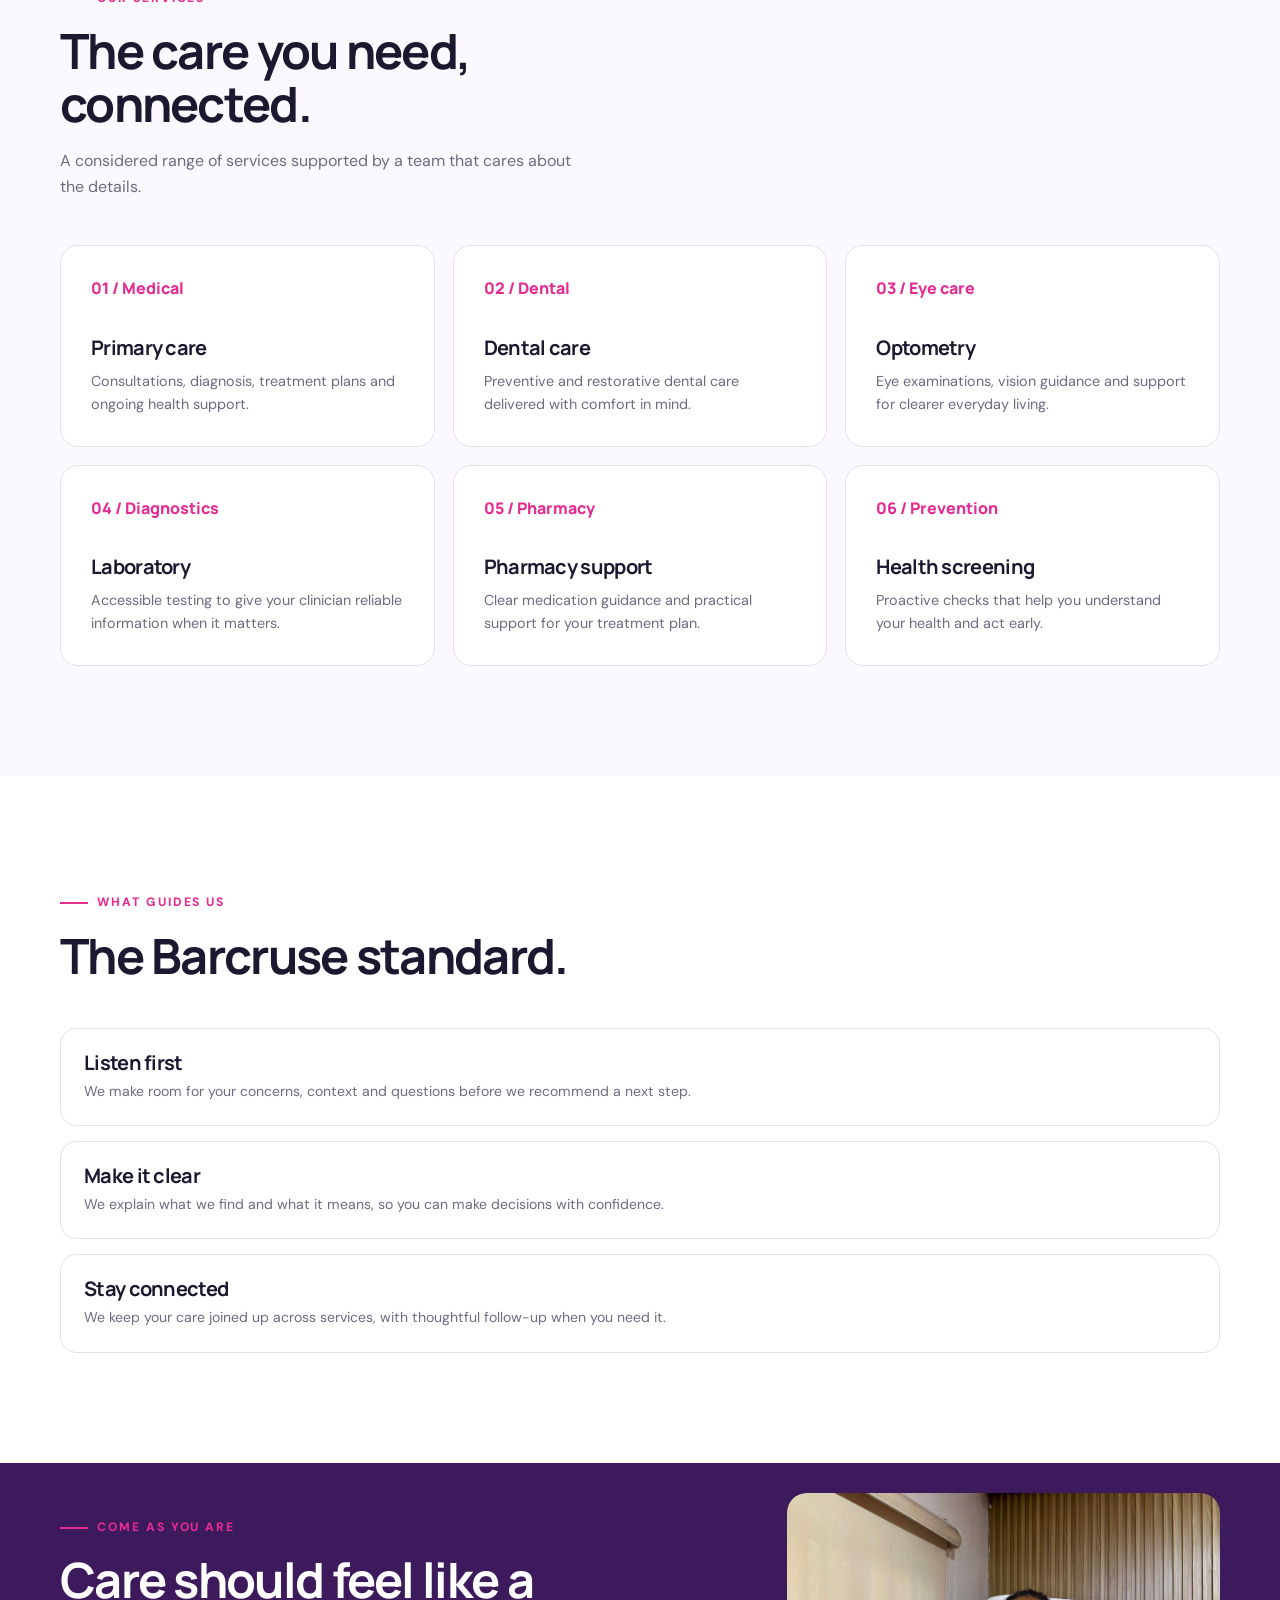
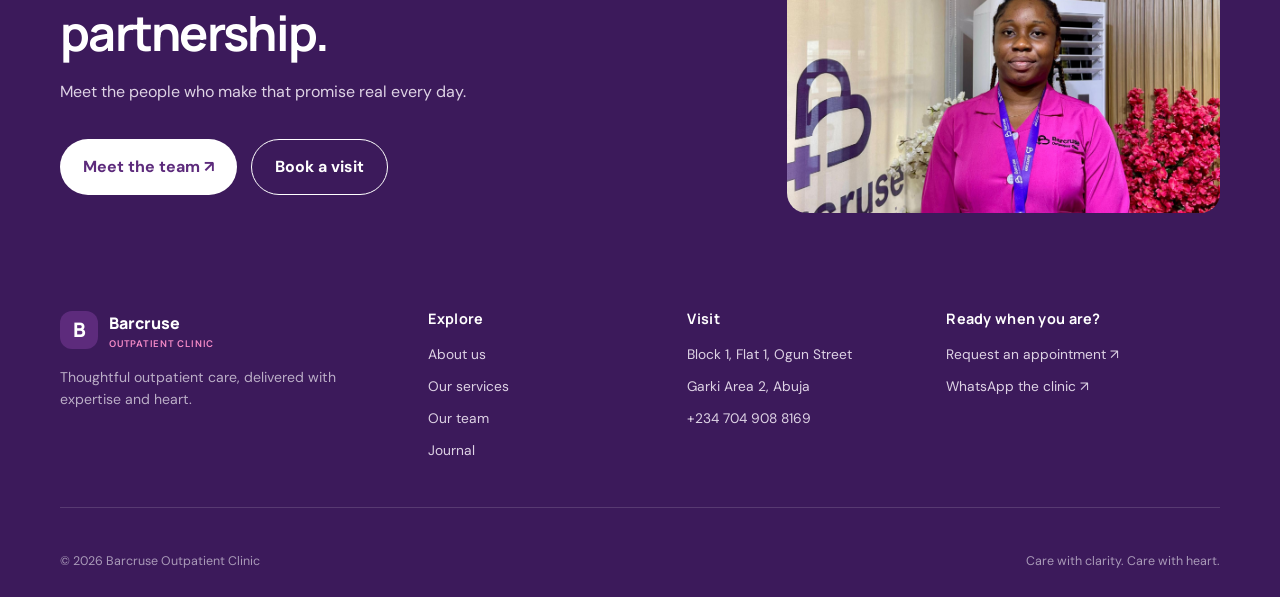
==== commit d6cd87ca: "Update about-us.html" ====
--- a/about-us.html
+++ b/about-us.html
@@ -3,7 +3,13 @@
 <head><meta charset="utf-8"><meta name="viewport" content="width=device-width, initial-scale=1"><title>About Barcruse | Care with clarity and heart</title><meta name="description" content="Learn about the people, principles and services behind Barcruse Outpatient Clinic in Abuja."><meta property="og:title" content="About Barcruse Outpatient Clinic"><meta property="og:type" content="website"><link rel="stylesheet" href="styles.css"></head>
 <body>
   <div class="topbar"><div class="container"><span>Comprehensive outpatient care in the heart of Abuja</span><a href="tel:+2347049088169">Call +234 704 908 8169</a></div></div>
-  <header class="site-header"><div class="container nav"><a class="brand" href="index.html"><span class="brand-mark">B</span><span>Barcruse<small>Outpatient Clinic</small></span></a><button class="menu-toggle" aria-label="Open navigation" aria-expanded="false">☰</button><nav class="nav-links"><a href="index.html">Home</a><a href="about-us.html" aria-current="page">About</a><a href="#services">Services</a><a href="team.html">Our team</a><a href="index.html#journal">Journal</a></nav><button class="nav-cta" data-booking>Book an appointment ↗</button></div></header>
+  <header class="site-header"><div class="container nav">      <a class="brand" href="index.html" aria-label="Barcruse home"><span>
+    <img
+        src="attached_assets/logo1_1782987223430.png"
+        alt="Barcruse Outpatient Clinic logo"
+        width="100"
+        height="100"
+    ><span>Barcruse<small>Outpatient Clinic</small></span></a><button class="menu-toggle" aria-label="Open navigation" aria-expanded="false">☰</button><nav class="nav-links"><a href="index.html">Home</a><a href="about-us.html" aria-current="page">About</a><a href="#services">Services</a><a href="team.html">Our team</a><a href="index.html#journal">Journal</a></nav><button class="nav-cta" data-booking>Book an appointment ↗</button></div></header>
   <main>
     <section class="page-hero"><div class="container"><span class="eyebrow">About Barcruse</span><h1>Good care starts with being truly heard.</h1><p>We are an outpatient clinic in Garki, Abuja, bringing medical, dental, eye, laboratory and pharmacy services together in one calm, welcoming space.</p></div></section>
     <section class="section"><div class="container story-grid"><div><span class="eyebrow">Our approach</span><h2>Clinical excellence. Human connection.</h2><p>Barcruse was created around a simple idea: healthcare should feel less fragmented and more personal. Our team works together so your experience is easy to understand, from consultation and testing to treatment and follow-up.</p><p>We welcome families, professionals and individuals who want a trusted care partner for both the everyday and the unexpected.</p></div><div class="image-grid"><img src="attached_assets/WhatsApp_Image_2026-08-12_at_11.36.23_AM_1786532005155.jpeg" alt="Barcruse clinic team member"><img src="attached_assets/WhatsApp_Image_2026-08-12_at_11.36.22_AM_1786532005156.jpeg" alt="Barcruse clinic team member"><img src="attached_assets/WhatsApp_Image_2026-08-12_at_11.36.22_AM_(1)_1786532005155.jpeg" alt="Barcruse clinic team member"></div></div></section>
@@ -13,4 +19,4 @@
   </main>
   <footer class="site-footer"><div class="container footer-grid"><div><a class="brand" href="index.html"><span class="brand-mark">B</span><span>Barcruse<small>Outpatient Clinic</small></span></a><p>Thoughtful outpatient care, delivered with expertise and heart.</p></div><div><h3>Explore</h3><div class="footer-links"><a href="about-us.html">About us</a><a href="#services">Our services</a><a href="team.html">Our team</a><a href="index.html#journal">Journal</a></div></div><div><h3>Visit</h3><div class="footer-links"><span>Block 1, Flat 1, Ogun Street</span><span>Garki Area 2, Abuja</span><a href="tel:+2347049088169">+234 704 908 8169</a></div></div><div><h3>Ready when you are?</h3><div class="footer-links"><a href="index.html#booking">Request an appointment ↗</a><a href="https://wa.me/2347049088169">WhatsApp the clinic ↗</a></div></div></div><div class="container footer-bottom"><span>© <span data-year>2026</span> Barcruse Outpatient Clinic</span><span>Care with clarity. Care with heart.</span></div></footer>
   <div class="modal" id="booking-modal"><div class="modal-card form-card"><button class="modal-close" data-close-modal>×</button><h3>Request an appointment</h3><p style="margin-bottom:20px">Share your details and the clinic team will call to confirm your visit.</p><form id="appointment-form-modal" onsubmit="return false"><div class="form-grid"><div class="field"><label>Full name *</label><input required name="name"></div><div class="field"><label>Phone number *</label><input required name="phone" type="tel"></div><div class="field"><label>Service *</label><select required name="service"><option value="">Select a service</option><option>Primary care</option><option>Dental care</option><option>Eye care</option><option>Laboratory</option></select></div><div class="field"><label>Preferred date *</label><input required name="date" type="date"></div></div><button class="button" type="submit">Send request ↗</button></form></div></div><script src="site.js"></script>
-</body></html>+</body></html>
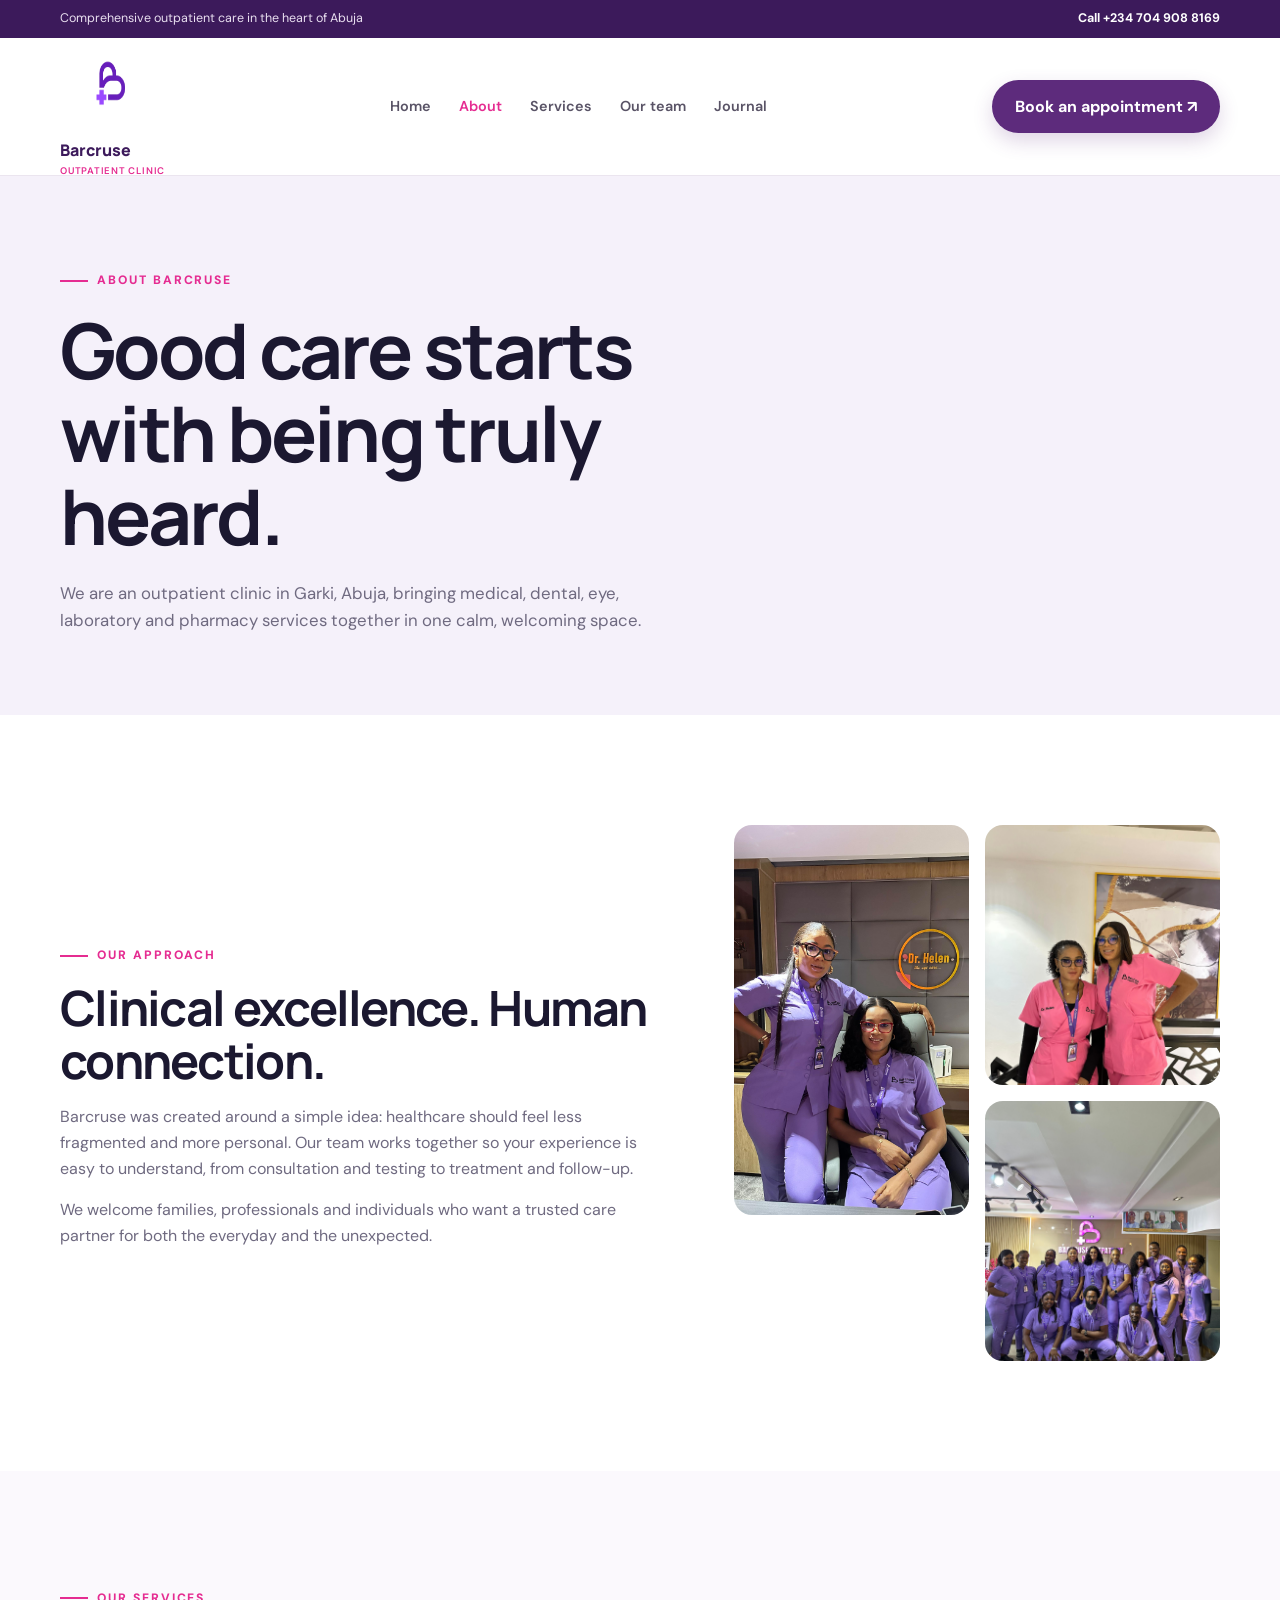
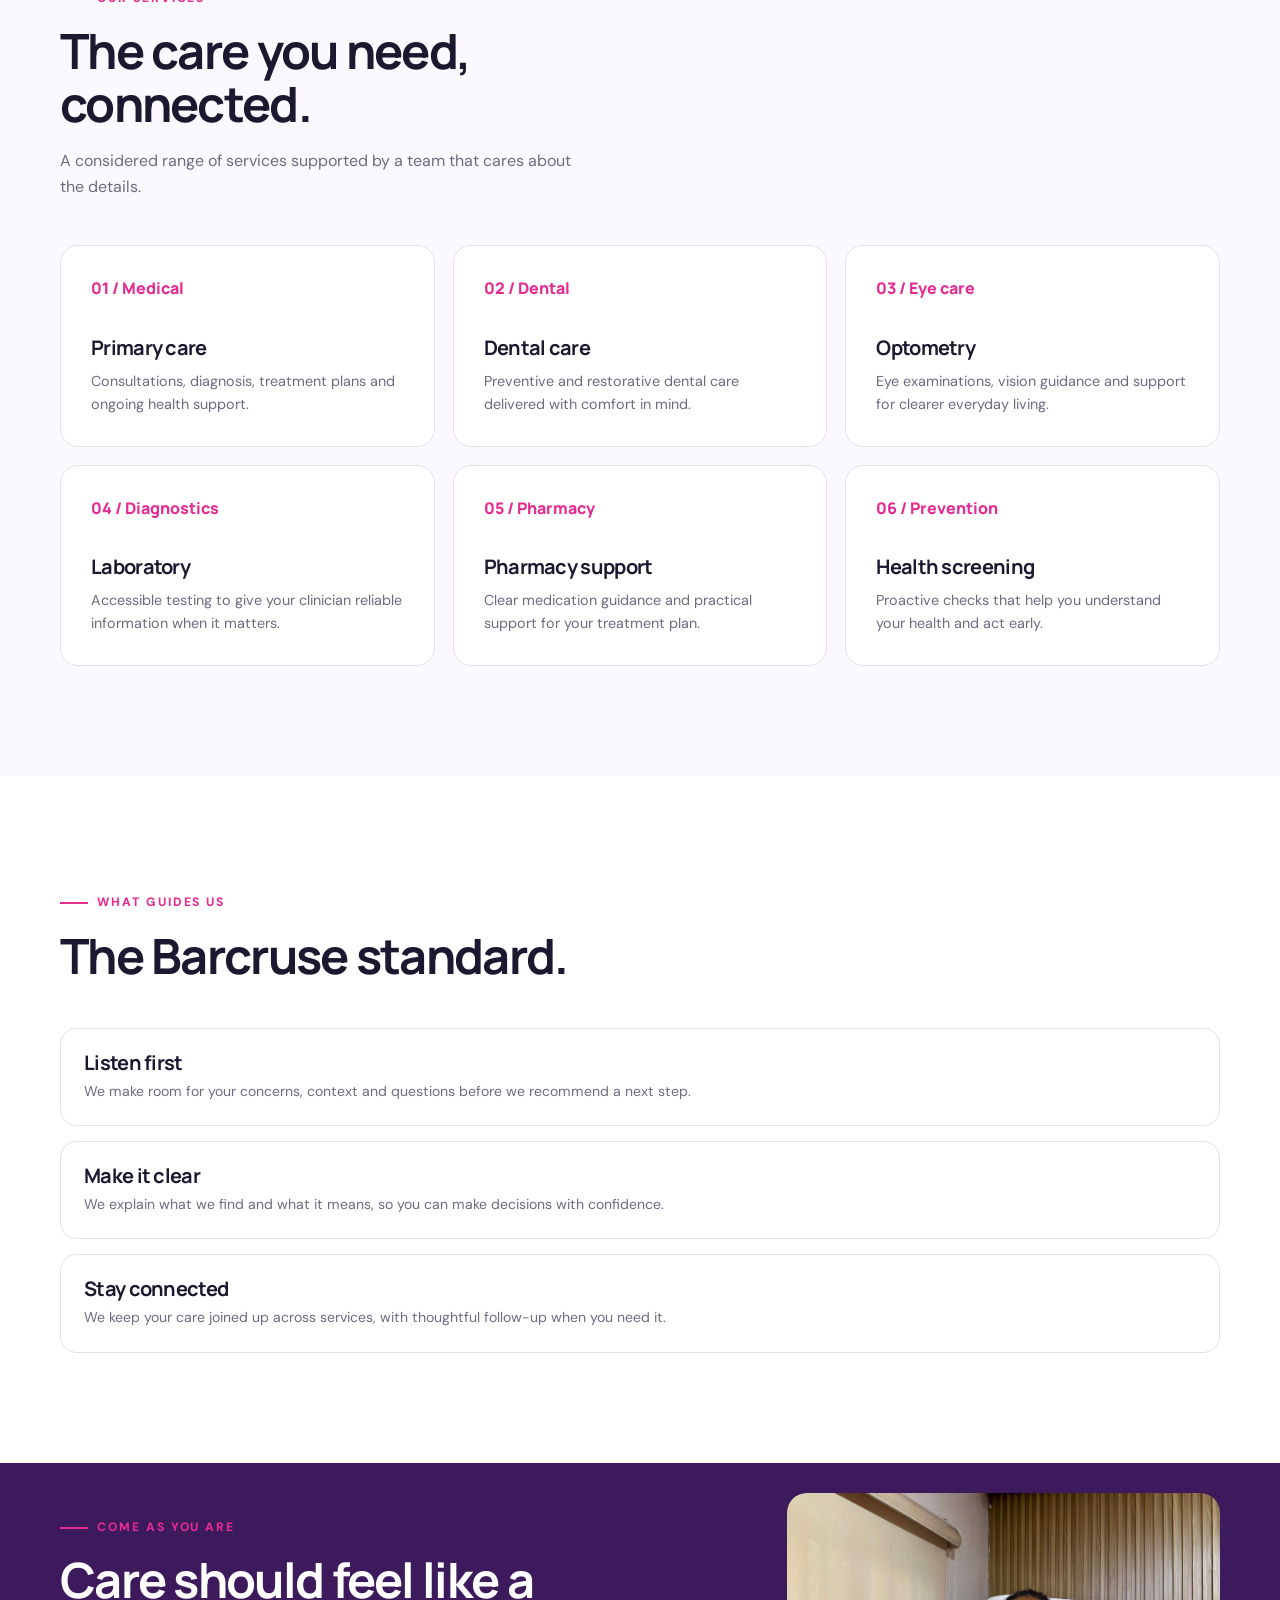
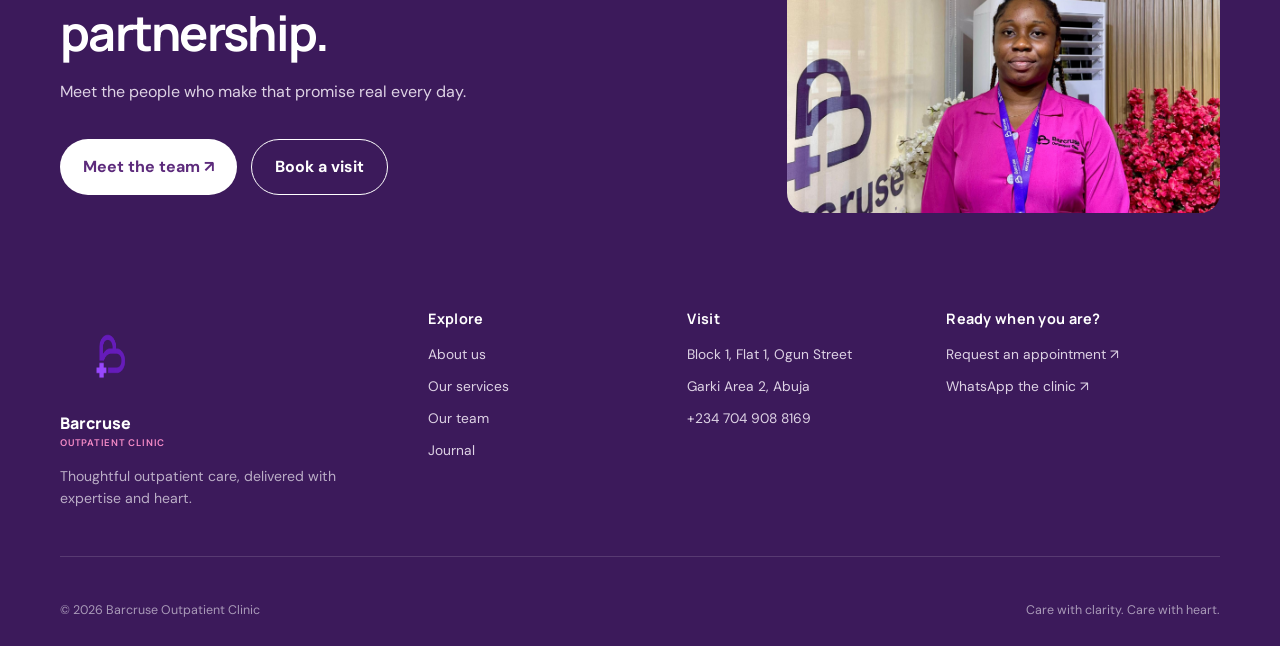
==== commit 51d65ecc: "Update about-us.html" ====
--- a/about-us.html
+++ b/about-us.html
@@ -17,6 +17,12 @@
     <section class="section"><div class="container"><div class="section-head"><div><span class="eyebrow">What guides us</span><h2 style="margin-top:17px">The Barcruse standard.</h2></div></div><div class="values"><div class="value-card"><h3>Listen first</h3><p>We make room for your concerns, context and questions before we recommend a next step.</p></div><div class="value-card"><h3>Make it clear</h3><p>We explain what we find and what it means, so you can make decisions with confidence.</p></div><div class="value-card"><h3>Stay connected</h3><p>We keep your care joined up across services, with thoughtful follow-up when you need it.</p></div></div></div></section>
     <section class="feature-banner"><div class="container"><div><span class="eyebrow">Come as you are</span><h2>Care should feel like a partnership.</h2><p>Meet the people who make that promise real every day.</p><div class="hero-actions"><a class="button light" href="team.html">Meet the team ↗</a><a class="button outline" style="color:#fff;border-color:#fff" href="index.html#booking">Book a visit</a></div></div><img class="feature-image" src="attached_assets/WhatsApp_Image_2026-08-12_at_11.36.27_AM_(1)_1786532005152.jpeg" alt="Barcruse team member"></div></section>
   </main>
-  <footer class="site-footer"><div class="container footer-grid"><div><a class="brand" href="index.html"><span class="brand-mark">B</span><span>Barcruse<small>Outpatient Clinic</small></span></a><p>Thoughtful outpatient care, delivered with expertise and heart.</p></div><div><h3>Explore</h3><div class="footer-links"><a href="about-us.html">About us</a><a href="#services">Our services</a><a href="team.html">Our team</a><a href="index.html#journal">Journal</a></div></div><div><h3>Visit</h3><div class="footer-links"><span>Block 1, Flat 1, Ogun Street</span><span>Garki Area 2, Abuja</span><a href="tel:+2347049088169">+234 704 908 8169</a></div></div><div><h3>Ready when you are?</h3><div class="footer-links"><a href="index.html#booking">Request an appointment ↗</a><a href="https://wa.me/2347049088169">WhatsApp the clinic ↗</a></div></div></div><div class="container footer-bottom"><span>© <span data-year>2026</span> Barcruse Outpatient Clinic</span><span>Care with clarity. Care with heart.</span></div></footer>
+  <footer class="site-footer"><div class="container footer-grid"><div><a class="brand" href="index.html" aria-label="Barcruse home"><span>
+    <img
+        src="attached_assets/logo1_1782987223430.png"
+        alt="Barcruse Outpatient Clinic logo"
+        width="100"
+        height="100"
+    ><span>Barcruse<small>Outpatient Clinic</small></span></a><p>Thoughtful outpatient care, delivered with expertise and heart.</p></div><div><h3>Explore</h3><div class="footer-links"><a href="about-us.html">About us</a><a href="#services">Our services</a><a href="team.html">Our team</a><a href="index.html#journal">Journal</a></div></div><div><h3>Visit</h3><div class="footer-links"><span>Block 1, Flat 1, Ogun Street</span><span>Garki Area 2, Abuja</span><a href="tel:+2347049088169">+234 704 908 8169</a></div></div><div><h3>Ready when you are?</h3><div class="footer-links"><a href="index.html#booking">Request an appointment ↗</a><a href="https://wa.me/2347049088169">WhatsApp the clinic ↗</a></div></div></div><div class="container footer-bottom"><span>© <span data-year>2026</span> Barcruse Outpatient Clinic</span><span>Care with clarity. Care with heart.</span></div></footer>
   <div class="modal" id="booking-modal"><div class="modal-card form-card"><button class="modal-close" data-close-modal>×</button><h3>Request an appointment</h3><p style="margin-bottom:20px">Share your details and the clinic team will call to confirm your visit.</p><form id="appointment-form-modal" onsubmit="return false"><div class="form-grid"><div class="field"><label>Full name *</label><input required name="name"></div><div class="field"><label>Phone number *</label><input required name="phone" type="tel"></div><div class="field"><label>Service *</label><select required name="service"><option value="">Select a service</option><option>Primary care</option><option>Dental care</option><option>Eye care</option><option>Laboratory</option></select></div><div class="field"><label>Preferred date *</label><input required name="date" type="date"></div></div><button class="button" type="submit">Send request ↗</button></form></div></div><script src="site.js"></script>
 </body></html>
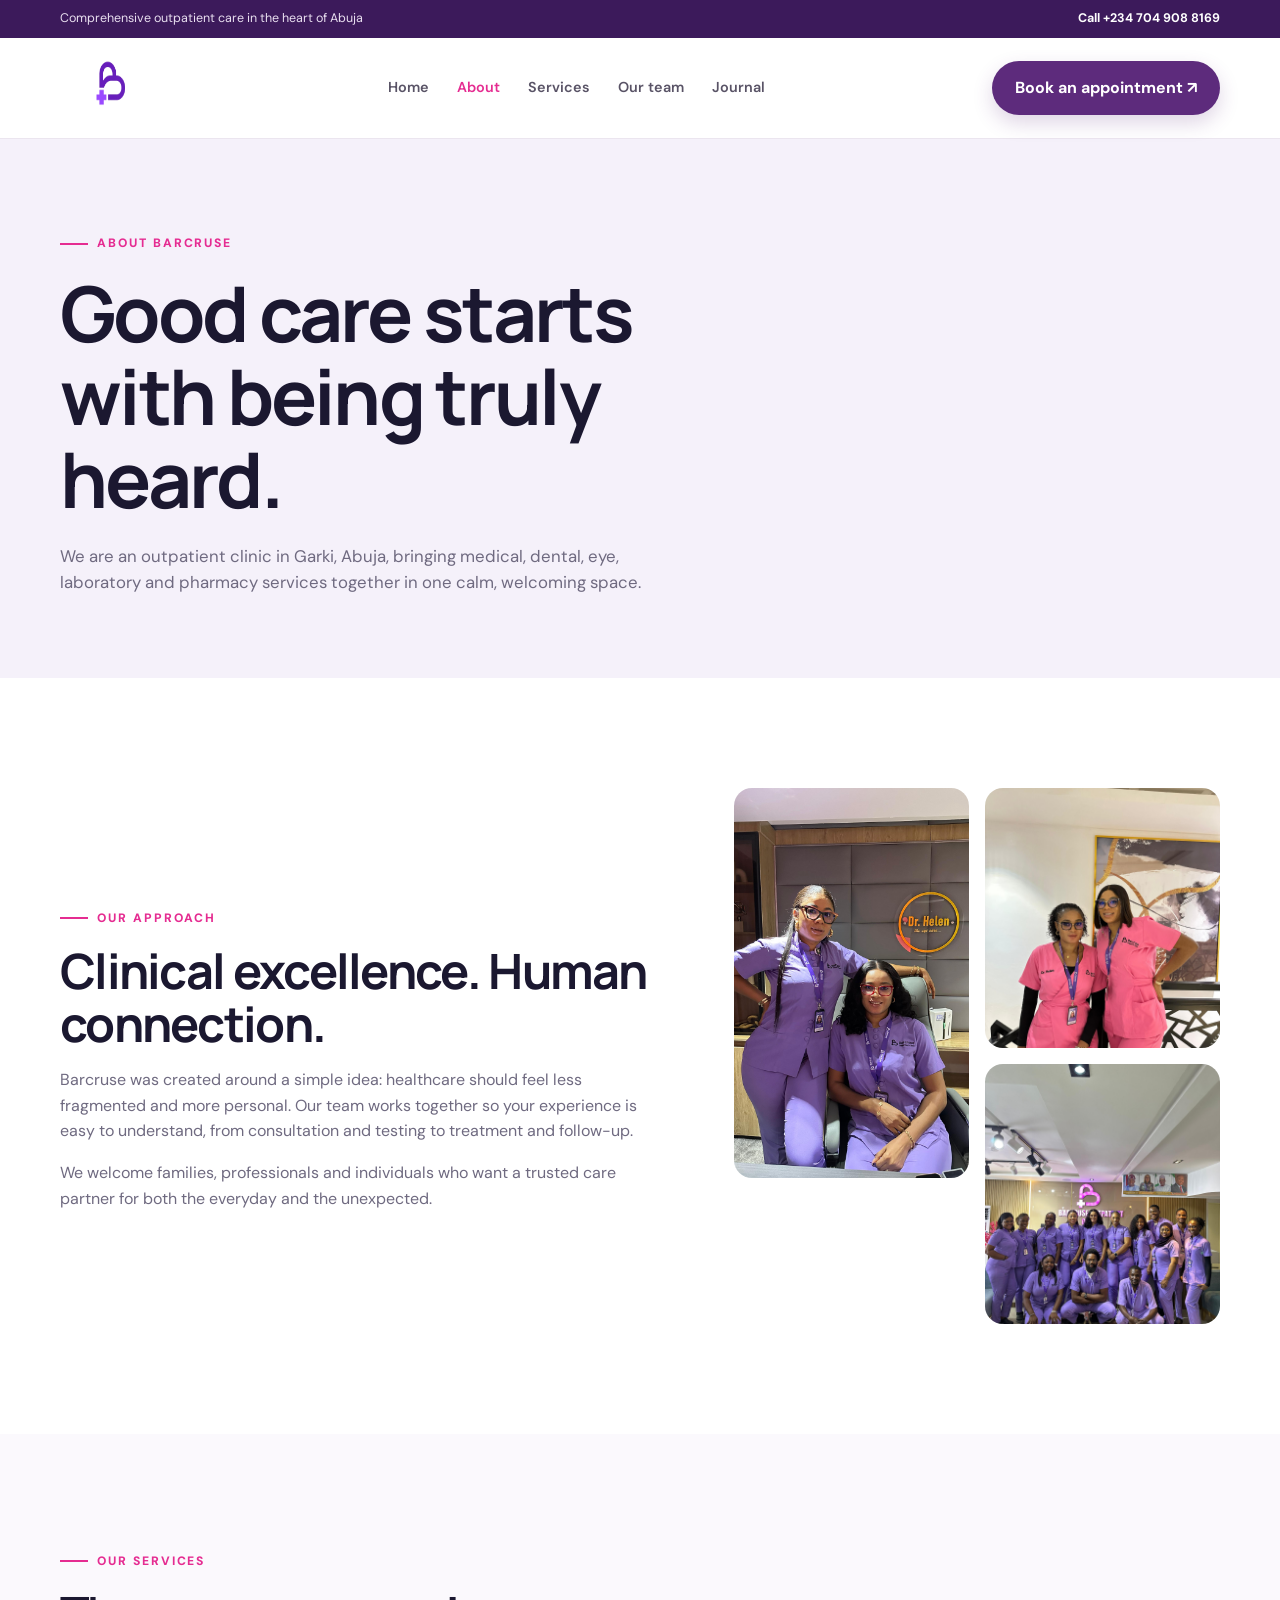
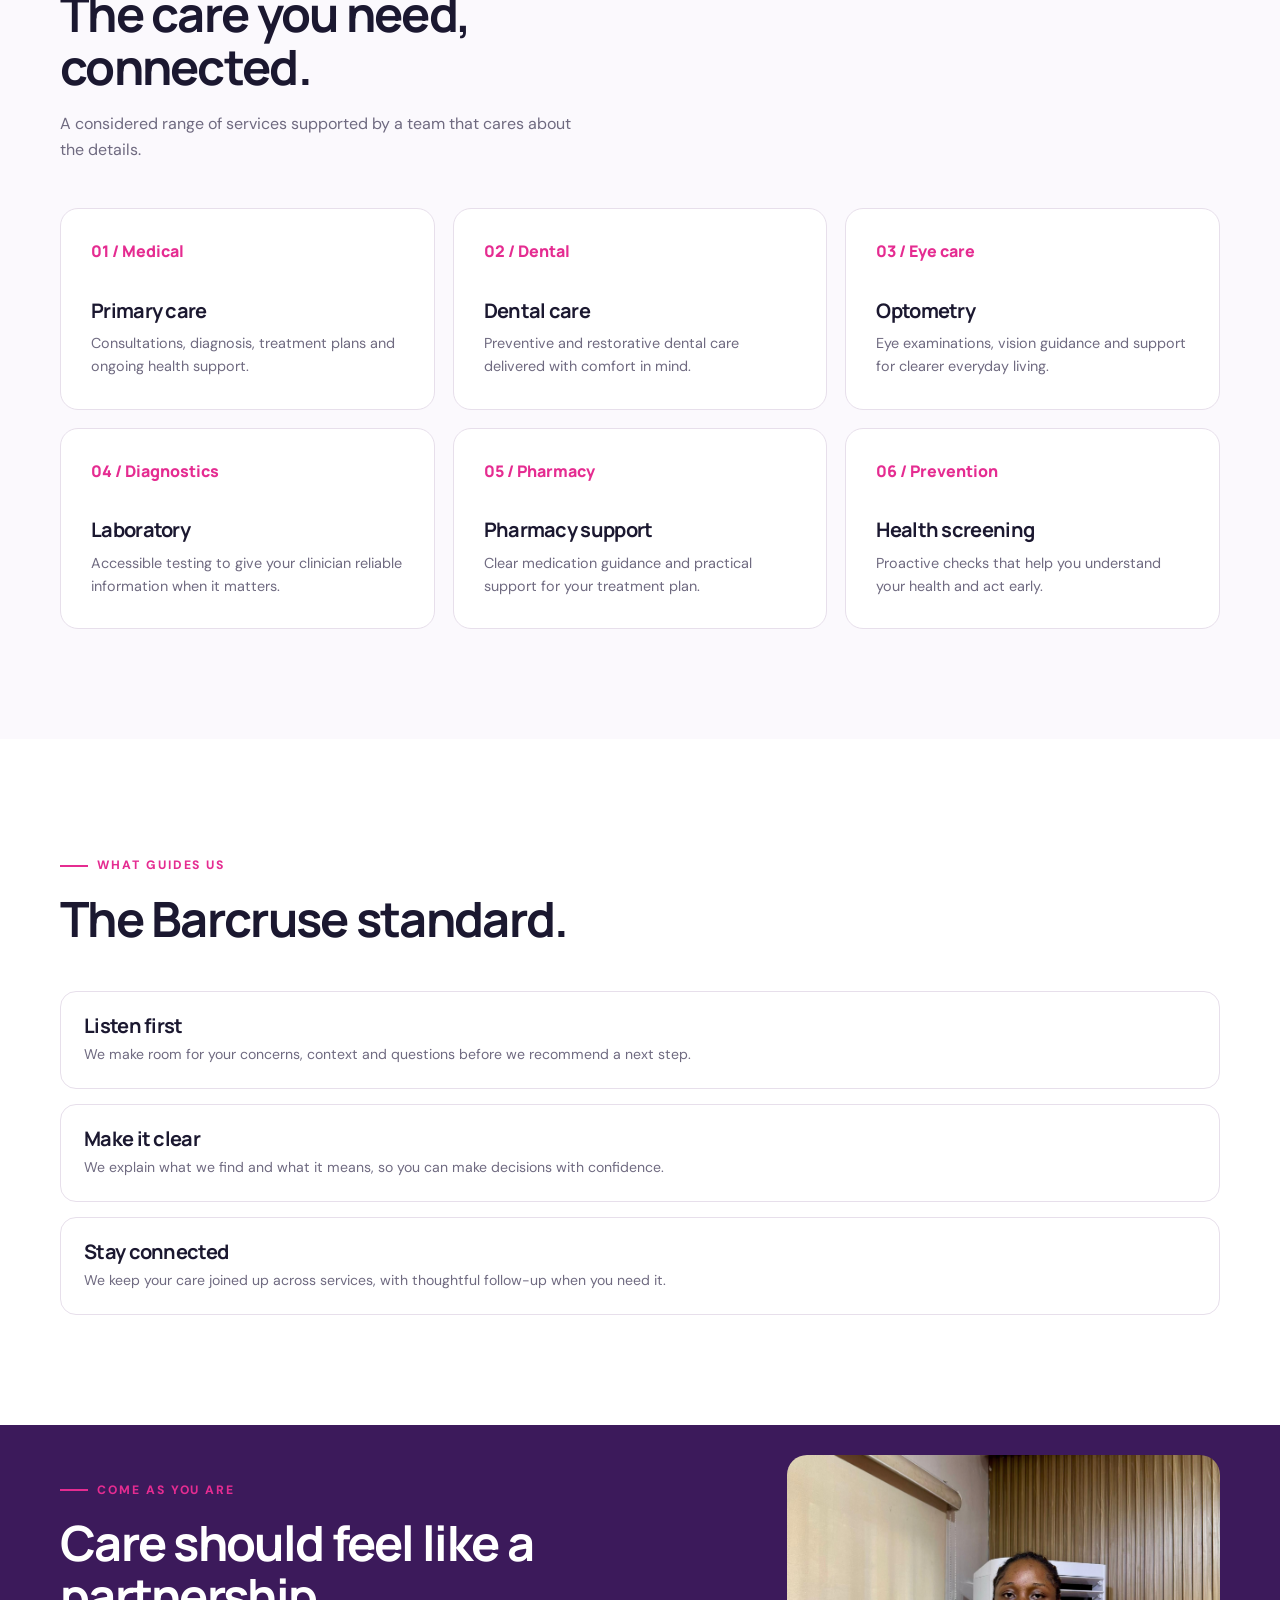
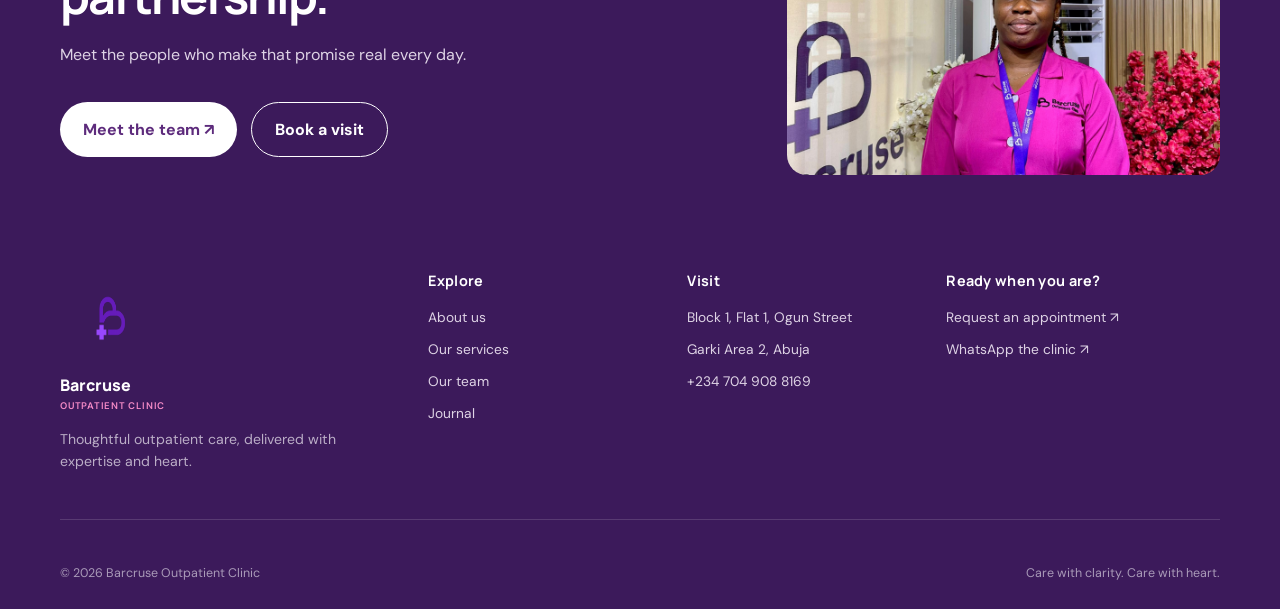
==== commit e6a43a36: "Update about-us.html" ====
--- a/about-us.html
+++ b/about-us.html
@@ -9,7 +9,7 @@
         alt="Barcruse Outpatient Clinic logo"
         width="100"
         height="100"
-    ><span>Barcruse<small>Outpatient Clinic</small></span></a><button class="menu-toggle" aria-label="Open navigation" aria-expanded="false">☰</button><nav class="nav-links"><a href="index.html">Home</a><a href="about-us.html" aria-current="page">About</a><a href="#services">Services</a><a href="team.html">Our team</a><a href="index.html#journal">Journal</a></nav><button class="nav-cta" data-booking>Book an appointment ↗</button></div></header>
+    ></a><button class="menu-toggle" aria-label="Open navigation" aria-expanded="false">☰</button><nav class="nav-links"><a href="index.html">Home</a><a href="about-us.html" aria-current="page">About</a><a href="#services">Services</a><a href="team.html">Our team</a><a href="index.html#journal">Journal</a></nav><button class="nav-cta" data-booking>Book an appointment ↗</button></div></header>
   <main>
     <section class="page-hero"><div class="container"><span class="eyebrow">About Barcruse</span><h1>Good care starts with being truly heard.</h1><p>We are an outpatient clinic in Garki, Abuja, bringing medical, dental, eye, laboratory and pharmacy services together in one calm, welcoming space.</p></div></section>
     <section class="section"><div class="container story-grid"><div><span class="eyebrow">Our approach</span><h2>Clinical excellence. Human connection.</h2><p>Barcruse was created around a simple idea: healthcare should feel less fragmented and more personal. Our team works together so your experience is easy to understand, from consultation and testing to treatment and follow-up.</p><p>We welcome families, professionals and individuals who want a trusted care partner for both the everyday and the unexpected.</p></div><div class="image-grid"><img src="attached_assets/WhatsApp_Image_2026-08-12_at_11.36.23_AM_1786532005155.jpeg" alt="Barcruse clinic team member"><img src="attached_assets/WhatsApp_Image_2026-08-12_at_11.36.22_AM_1786532005156.jpeg" alt="Barcruse clinic team member"><img src="attached_assets/WhatsApp_Image_2026-08-12_at_11.36.22_AM_(1)_1786532005155.jpeg" alt="Barcruse clinic team member"></div></div></section>
